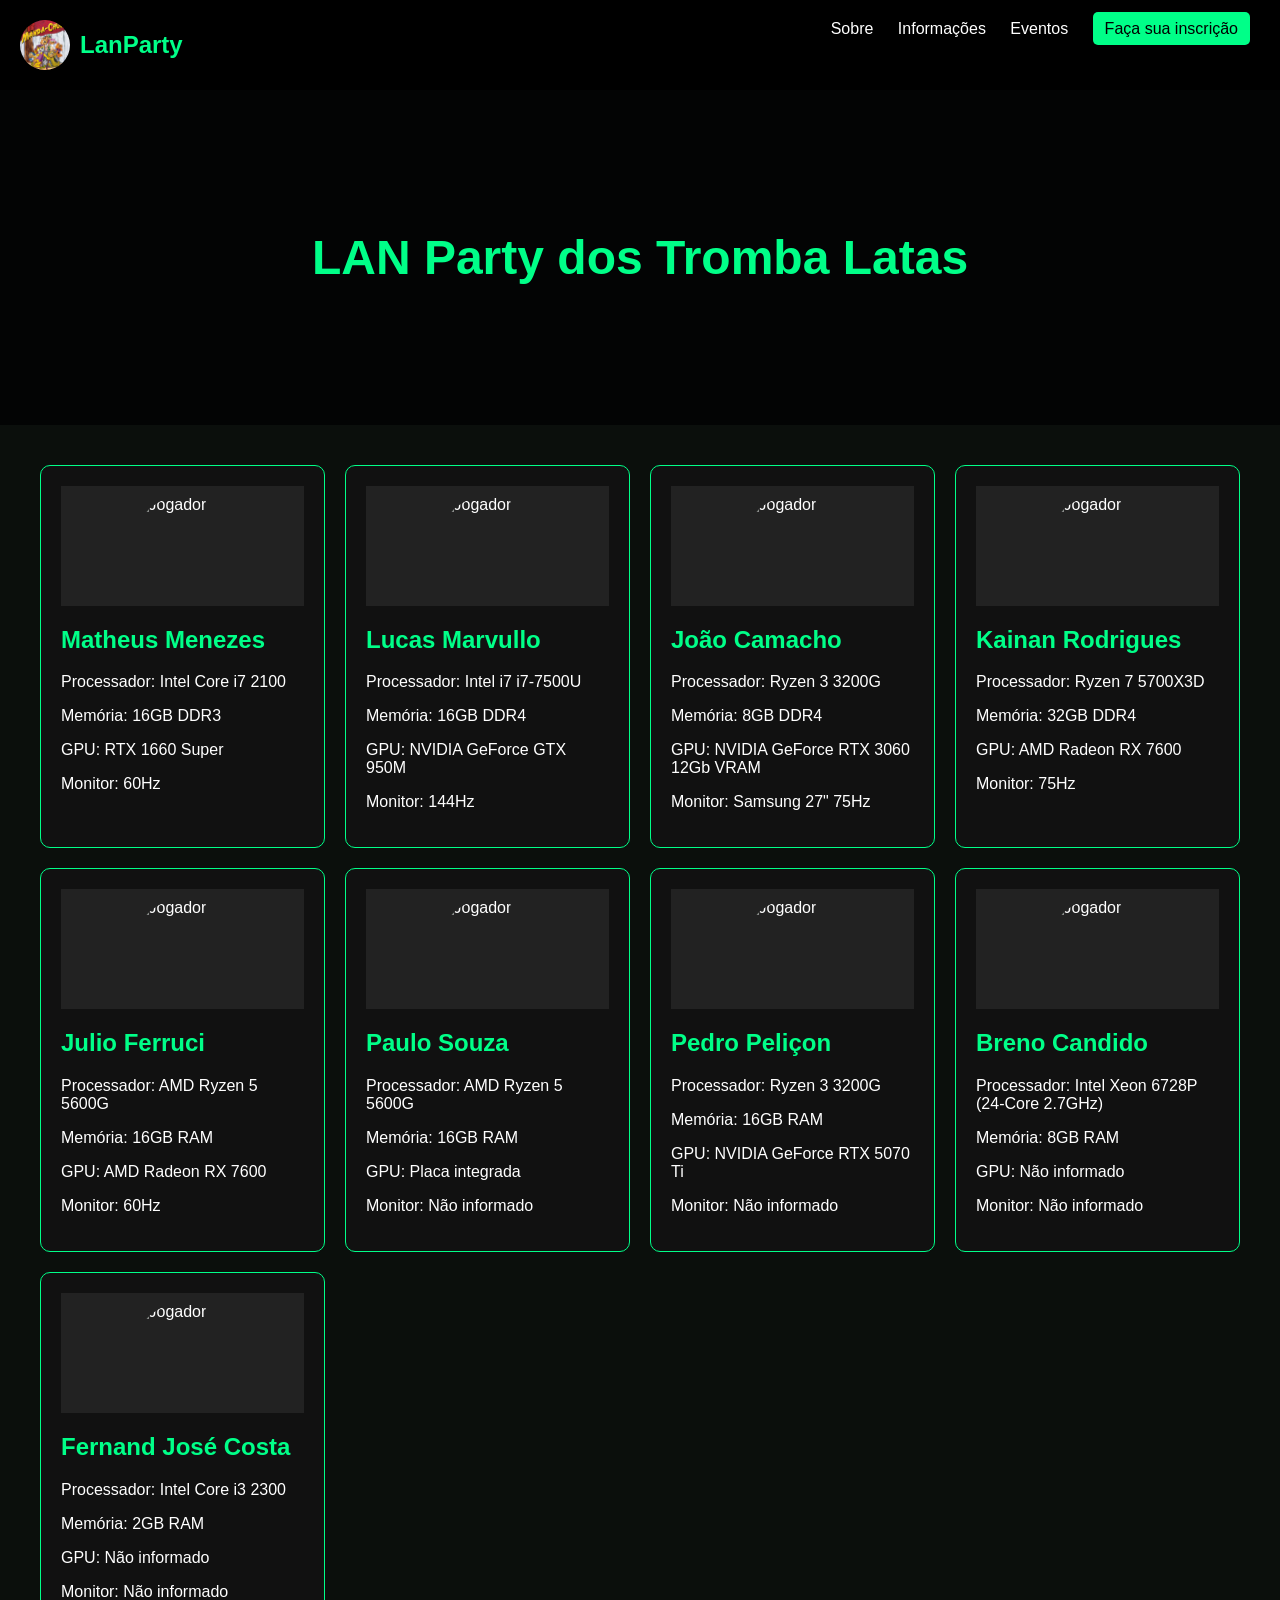
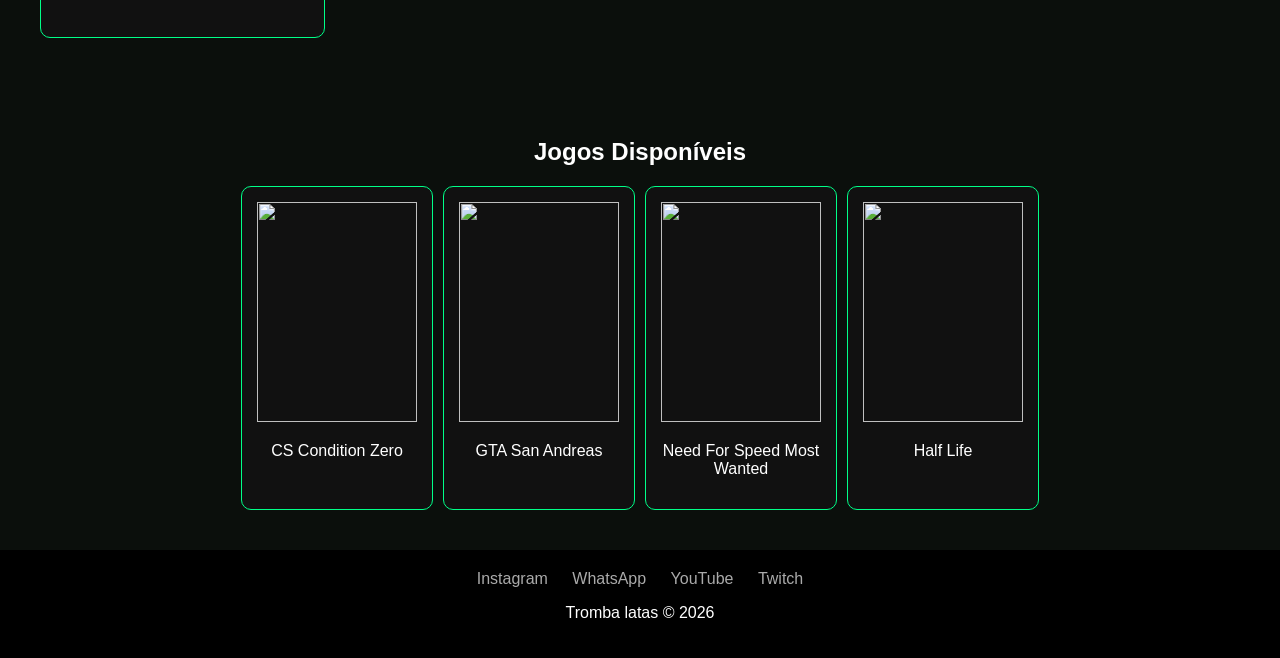
==== index.html @ 779933a0 "V1" ====
<!DOCTYPE html>

<html lang="pt-BR">
<head>
  <meta charset="UTF-8">
  <meta name="viewport" content="width=device-width, initial-scale=1.0">
  <link rel="stylesheet" href="https://cdnjs.cloudflare.com/ajax/libs/font-awesome/6.5.0/css/all.min.css">
  <title>LanParty</title>
  <link rel="stylesheet" href="style.css">
</head>
<body>

<header class="header">
        <div class="logo">
            <img src="assets/logo.jpg" alt="Logo LanParty">
            <span>LanParty</span>
        </div>  
   <nav>
    <a href="#">Sobre</a>
    <a href="#">Informações</a>
    <a href="#">Eventos</a>
    <a href="#" class="btn">Faça sua inscrição</a>
  </nav>
</header>

<section class="hero">
  <h1>LAN Party dos Tromba Latas</h1>
</section>

<section class="players">

    <div class="player" data-name="Matheus Menezes" data-info="Tudo eu tudo eu tudo eu">
        <div class="photo">
            <img src="https://encrypted-tbn0.gstatic.com/images?q=tbn:ANd9GcQ__w7zw0pv2cc6CtHpIVcStPOkiejEwLuHUg&s" alt="Jogador">
        </div>
        <h2>Matheus Menezes</h2>
        <p>Processador: Intel Core i7 2100</p>
        <p>Memória: 16GB DDR3</p>
        <p>GPU: RTX 1660 Super</p>
        <p>Monitor: 60Hz</p>
    </div>

    <div class="player" data-name="Lucas Marvullo" data-info="Chique show">
        <div class="photo">
            <img src="https://encrypted-tbn0.gstatic.com/images?q=tbn:ANd9GcQ__w7zw0pv2cc6CtHpIVcStPOkiejEwLuHUg&s" alt="Jogador">
        </div>    
        <h2>Lucas Marvullo</h2>
        <p>Processador: Intel i7 i7-7500U</p>
        <p>Memória: 16GB DDR4</p>
        <p>GPU: NVIDIA GeForce GTX 950M</p>
        <p>Monitor: 144Hz</p>
    </div>

    <div class="player" data-name="João Camacho" data-info="Viadão">
        <div class="photo">
            <img src="https://encrypted-tbn0.gstatic.com/images?q=tbn:ANd9GcQ__w7zw0pv2cc6CtHpIVcStPOkiejEwLuHUg&s" alt="Jogador">
        </div>
        <h2>João Camacho</h2>
        <p>Processador: Ryzen 3 3200G</p>
        <p>Memória: 8GB DDR4</p>
        <p>GPU: NVIDIA GeForce RTX 3060 12Gb VRAM</p>
        <p>Monitor: Samsung 27" 75Hz</p>
    </div>

    <div class="player" data-name="Kainan Rodrigues" data-info="Mira torta">
        <div class="photo">
            <img src="https://encrypted-tbn0.gstatic.com/images?q=tbn:ANd9GcQ__w7zw0pv2cc6CtHpIVcStPOkiejEwLuHUg&s" alt="Jogador">
        </div>
        <h2>Kainan Rodrigues</h2>
        <p>Processador: Ryzen 7 5700X3D</p>
        <p>Memória: 32GB DDR4</p>
        <p>GPU: AMD Radeon RX 7600</p>
        <p>Monitor: 75Hz</p>
    </div>

    <div class="player" data-name="Julio Ferruci" data-info="rebola pros crias">
        <div class="photo">
            <img src="https://encrypted-tbn0.gstatic.com/images?q=tbn:ANd9GcQ__w7zw0pv2cc6CtHpIVcStPOkiejEwLuHUg&s" alt="Jogador">
        </div>    
        <h2>Julio Ferruci</h2>
        <p>Processador: AMD Ryzen 5 5600G</p>
        <p>Memória: 16GB RAM</p>
        <p>GPU: AMD Radeon RX 7600</p>
        <p>Monitor: 60Hz</p>
    </div>

    <div class="player" data-name="Paulo Souza" data-info="o boi">
        <div class="photo">
            <img src="https://encrypted-tbn0.gstatic.com/images?q=tbn:ANd9GcQ__w7zw0pv2cc6CtHpIVcStPOkiejEwLuHUg&s" alt="Jogador">
        </div>    
        <h2>Paulo Souza</h2>
        <p>Processador: AMD Ryzen 5 5600G</p>
        <p>Memória: 16GB RAM</p>
        <p>GPU: Placa integrada</p>
        <p>Monitor: Não informado</p>
    </div>

    <div class="player" data-name="Pedro Peliçon" data-info="SATURNIO">
        <div class="photo">
            <img src="https://encrypted-tbn0.gstatic.com/images?q=tbn:ANd9GcQ__w7zw0pv2cc6CtHpIVcStPOkiejEwLuHUg&s" alt="Jogador">
        </div>    
        <h2>Pedro Peliçon</h2>
        <p>Processador: Ryzen 3 3200G</p>
        <p>Memória: 16GB RAM</p>
        <p>GPU: NVIDIA GeForce RTX 5070 Ti</p>
        <p>Monitor: Não informado</p>
    </div>

    <div class="player" data-name="Breno Candido" data-info="F1 rapaziada?">
        <div class="photo">
            <img src="https://encrypted-tbn0.gstatic.com/images?q=tbn:ANd9GcQ__w7zw0pv2cc6CtHpIVcStPOkiejEwLuHUg&s" alt="Jogador">
        </div>    
        <h2>Breno Candido</h2>
        <p>Processador: Intel Xeon 6728P (24-Core 2.7GHz)</p>
        <p>Memória: 8GB RAM</p>
        <p>GPU: Não informado</p>
        <p>Monitor: Não informado</p>
    </div>

    <div class="player" data-name="Fernand José Costa" data-info="PROTAGONISTA aura + ego = rego🔥🥵 | aura + protagonismo = autismo😨😨😨😱😱😱💀💀💀☠️☠️">
        <div class="photo">
            <img src="https://encrypted-tbn0.gstatic.com/images?q=tbn:ANd9GcQ__w7zw0pv2cc6CtHpIVcStPOkiejEwLuHUg&s" alt="Jogador">
        </div>    
        <h2>Fernand José Costa</h2>
        <p>Processador: Intel Core i3 2300</p>
        <p>Memória: 2GB RAM</p>
        <p>GPU: Não informado</p>
        <p>Monitor: Não informado</p>
    </div>

</section>

<section class="games">
  <h2>Jogos Disponíveis</h2>
  <div class="game-list">

    <a href="https://github.com/Proton-Bits/LanParty/releases/download/download/Condition.Zero.rar" target="_blank" class="game">
        <img src="https://images.steamusercontent.com/ugc/177163026759059636/861CFB9A4429EF934F1BACFB34AF1249595F7A2E/">
        <div class="overlay">Download</div>
        <p>CS Condition Zero</p>
    </a>

        <a href="SEU_LINK_AQUI" target="_blank" class="game">
        <img src="https://encrypted-tbn0.gstatic.com/images?q=tbn:ANd9GcS3vWcDnlSbmaQAITgTONmt0dWcAxg4LLGQEA&s">
        <div class="overlay">Download</div>
        <p>GTA San Andreas</p>
    </a>

        <a href="SEU_LINK_AQUI" target="_blank" class="game">
        <img src="https://encrypted-tbn0.gstatic.com/images?q=tbn:ANd9GcQz-0uCK_P8Upg-6qFxErPWlKU2PZCyBMVpuw&s">
        <div class="overlay">Download</div>
        <p>Need For Speed Most Wanted</p>
    </a>

        <a href="https://github.com/Proton-Bits/LanParty/releases/download/download/Condition.Zero.rar" target="_blank" class="game">
        <img src="https://encrypted-tbn0.gstatic.com/images?q=tbn:ANd9GcTRzQAjERqtIoGSWRGqsbe4czaywkbJVbRcOQ&s">
        <div class="overlay">Download</div>
        <p>Half Life</p>
    </a>

  </div>
</section>
<footer>
  <div class="footer-social">
    <a href="#">Instagram</a>
    <a href="#">WhatsApp</a>
    <a href="#">YouTube</a>
    <a href="#">Twitch</a>
  </div>
  <p>Tromba latas © <span id="year"></span></p>
</footer>

<script src="script.js"></script>
</body>
</html>
---- style.css ----
/* ===== BASE ===== */
body {
  margin: 0;
  font-family: Arial;
  background: #0b0f0c;
  color: white;
}

/* ===== HEADER ===== */
.header {
  display: flex;
  justify-content: space-between;
  padding: 20px;
  background: black;
}

.logo {
  color: #00ff88;
  font-weight: bold;
  font-size: 24px;
  display: flex;
  align-items: center;
  gap: 10px;
}


.logo img {
  max-width: 50px;
  max-height: 50px;
  width: 50px;
  height: 50px;
  border-radius: 50%;
  object-fit: cover;
}


nav a {
  margin: 0 10px;
  color: white;
  text-decoration: none;
  transition: 0.3s;
}

nav a:hover {
  color: #00ff88;
}

.btn {
  background: #00ff88;
  padding: 8px 12px;
  border-radius: 5px;
  color: black;
  transition: 0.3s;
}

.btn:hover {
  transform: scale(1.1);
  box-shadow: 0 0 10px #00ff88;
}

/* ===== HERO ===== */
.hero {
  position: relative;
  text-align: center;
  padding: 100px 20px;
  background: url("https://images.unsplash.com/photo-1544652478-6653e09f18a2?q=80&w=870&auto=format&fit=crop") center/cover no-repeat;
  display: flex;
  align-items: center;
  justify-content: center;
}

/* camada escura por cima da imagem */
.hero::before {
  content: "";
  position: absolute;
  inset: 0;
  background: rgba(0, 0, 0, 0.7); /* controla a opacidade aqui */
}

/* garante que o texto fique acima da camada escura */
.hero h1 {
  position: relative;
  font-size: 48px;
  color: #00ff88;
  z-index: 1;
}

/* ===== PLAYERS ===== */
.players {
  display: grid;
  grid-template-columns: repeat(auto-fit, minmax(250px, 1fr));
  gap: 20px;
  padding: 40px;
}

.player {
  background: #111;
  padding: 20px;
  border-radius: 10px;
  border: 1px solid #00ff88;
  transition: 0.3s;
}

.player:hover {
  transform: translateY(-10px) scale(1.03);
  box-shadow: 0 0 15px #00ff88;
}

.player h2 {
  color: #00ff88;
}

.photo {
  height: 120px;
  background: #222;
  margin-bottom: 10px;
  display: flex;
  align-items: center;
  justify-content: center;
}

.photo img {
    width: 100px;
    height: 100px;
    border-radius: 50%;
    object-fit: cover;
}

.social {
  margin-top: 10px;
}

.social a {
  margin-right: 10px;
  font-size: 14px;
  color: #aaa;
  text-decoration: none;
  transition: 0.3s;
}

.social a:hover {
  color: #00ff88;
}

/* ===== GAMES ===== */
.games {
  padding: 40px;
  text-align: center;
}

.game-list {
  display: flex;
  flex-wrap: wrap;
  justify-content: center;
  gap: 10px;
}

.game {
  background: #111;
  padding: 15px;
  border: 1px solid #00ff88;
  border-radius: 8px;
  transition: 0.3s;
}

.game:hover {
  transform: scale(1.1);
  box-shadow: 0 0 10px #00ff88;
}

/* ===== FOOTER ===== */
footer {
  text-align: center;
  padding: 20px;
  background: black;
}

.footer-social {
  margin-bottom: 10px;
}

.footer-social a {
  margin: 0 10px;
  color: #aaa;
  text-decoration: none;
  transition: 0.3s;
}

.footer-social a:hover {
  color: #00ff88;
}
/* ===== GAME CARDS AVANÇADOS ===== */
.game {
  position: relative;
  width: 160px;
  overflow: hidden;
  border-radius: 10px;
  border: 1px solid #00ff88;
  transition: 0.3s;
  text-decoration: none;
  color: white;
  display: block;



}

.game {
}


.game img {
  width: 100%;
  height: 220px;
  object-fit: cover;
  transition: 0.4s;
}

/* zoom na imagem */
.game:hover img {
  transform: scale(1.1);
}

/* overlay escuro */
.overlay {
  position: absolute;
  inset: 0;
  background: rgba(0,0,0,0.7);
  display: flex;
  align-items: center;
  justify-content: center;
  color: #00ff88;
  font-weight: bold;
  letter-spacing: 2px;
  opacity: 0;
  transition: 0.3s;
}

/* aparece no hover */
.game:hover .overlay {
  opacity: 1;
}

/* glow */
.game:hover {
  box-shadow: 0 0 15px #00ff88;
}
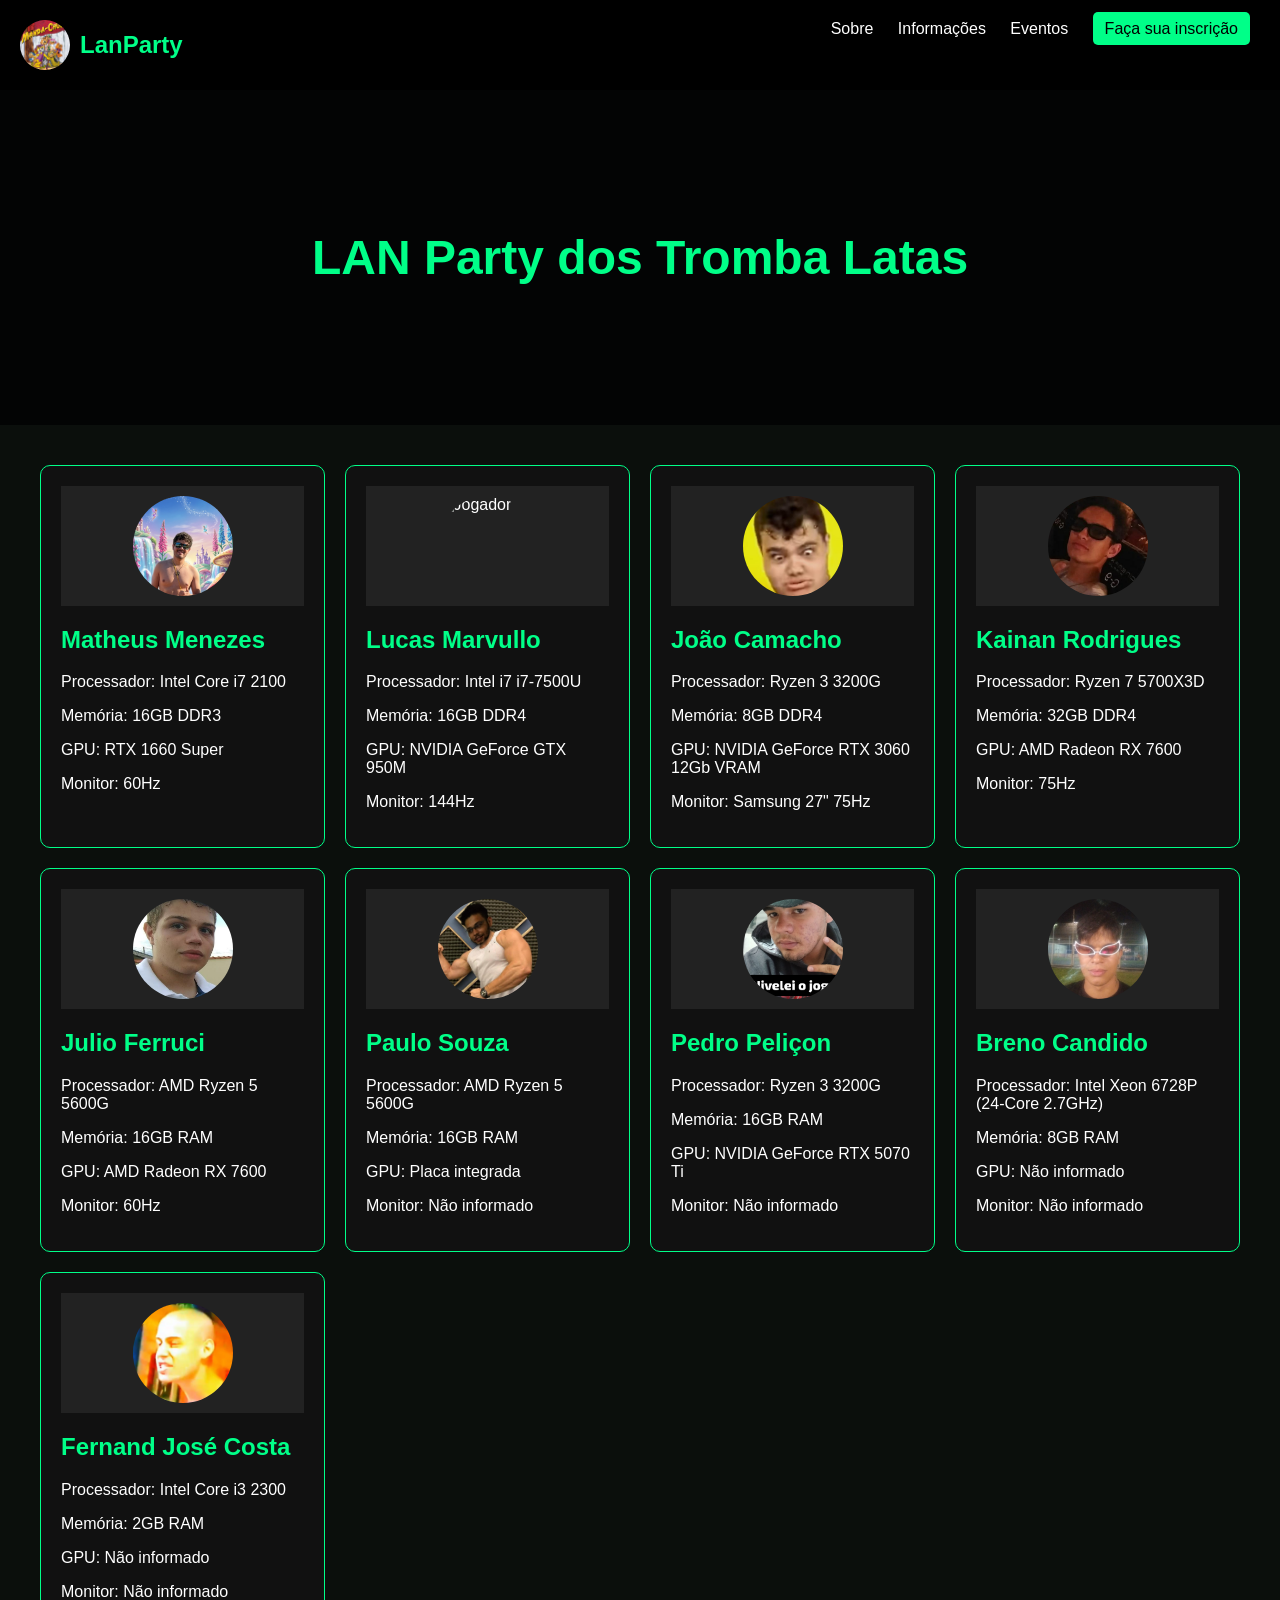
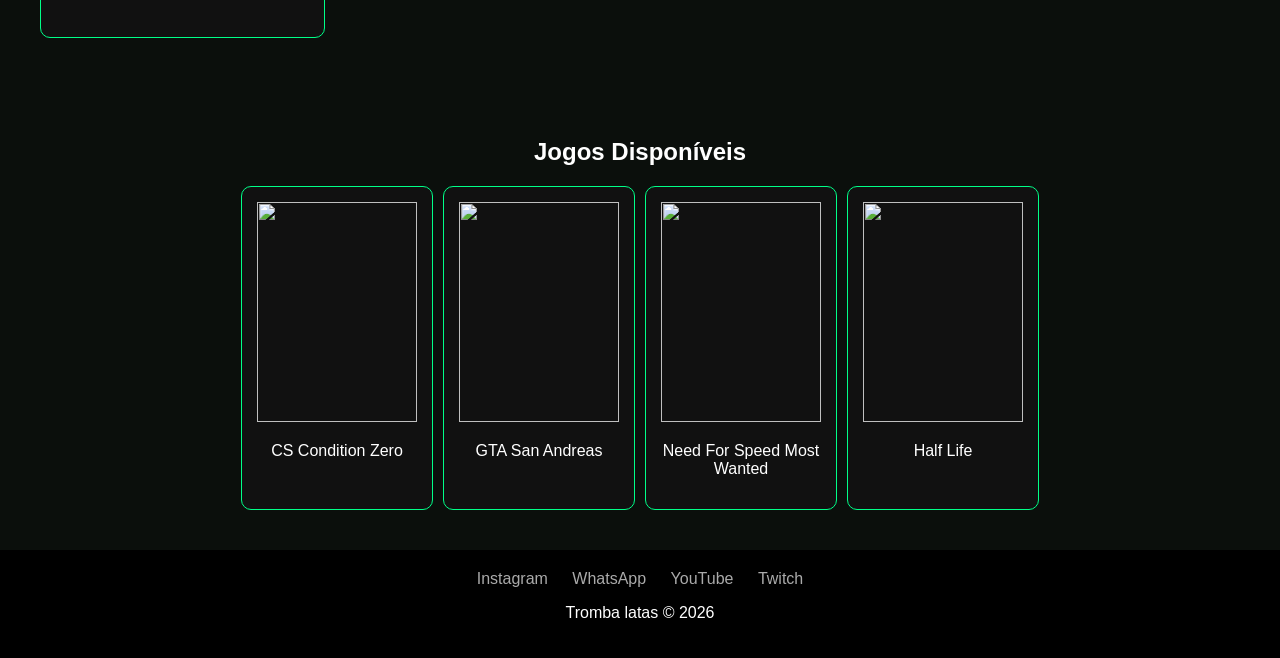
==== commit 78e8f40c: "dados" ====
--- a/index.html
+++ b/index.html
@@ -31,7 +31,7 @@
 
     <div class="player" data-name="Matheus Menezes" data-info="Tudo eu tudo eu tudo eu">
         <div class="photo">
-            <img src="https://encrypted-tbn0.gstatic.com/images?q=tbn:ANd9GcQ__w7zw0pv2cc6CtHpIVcStPOkiejEwLuHUg&s" alt="Jogador">
+            <img src="assets/players/matheus.png" alt="Jogador">
         </div>
         <h2>Matheus Menezes</h2>
         <p>Processador: Intel Core i7 2100</p>
@@ -51,9 +51,9 @@
         <p>Monitor: 144Hz</p>
     </div>
 
-    <div class="player" data-name="João Camacho" data-info="Viadão">
+    <div class="player" data-name="João Camacho" data-info="O mais bonito e esperto">
         <div class="photo">
-            <img src="https://encrypted-tbn0.gstatic.com/images?q=tbn:ANd9GcQ__w7zw0pv2cc6CtHpIVcStPOkiejEwLuHUg&s" alt="Jogador">
+            <img src="assets/players/Joao.jpg (2).jpeg" alt="Jogador">
         </div>
         <h2>João Camacho</h2>
         <p>Processador: Ryzen 3 3200G</p>
@@ -64,7 +64,7 @@
 
     <div class="player" data-name="Kainan Rodrigues" data-info="Mira torta">
         <div class="photo">
-            <img src="https://encrypted-tbn0.gstatic.com/images?q=tbn:ANd9GcQ__w7zw0pv2cc6CtHpIVcStPOkiejEwLuHUg&s" alt="Jogador">
+            <img src="assets/players/kainan.jpg.jpeg" alt="Jogador">
         </div>
         <h2>Kainan Rodrigues</h2>
         <p>Processador: Ryzen 7 5700X3D</p>
@@ -75,7 +75,7 @@
 
     <div class="player" data-name="Julio Ferruci" data-info="rebola pros crias">
         <div class="photo">
-            <img src="https://encrypted-tbn0.gstatic.com/images?q=tbn:ANd9GcQ__w7zw0pv2cc6CtHpIVcStPOkiejEwLuHUg&s" alt="Jogador">
+            <img src="assets/players/julio.jpg.jpeg" alt="Jogador">
         </div>    
         <h2>Julio Ferruci</h2>
         <p>Processador: AMD Ryzen 5 5600G</p>
@@ -86,7 +86,7 @@
 
     <div class="player" data-name="Paulo Souza" data-info="o boi">
         <div class="photo">
-            <img src="https://encrypted-tbn0.gstatic.com/images?q=tbn:ANd9GcQ__w7zw0pv2cc6CtHpIVcStPOkiejEwLuHUg&s" alt="Jogador">
+            <img src="assets/players/paulo.jpg.jpeg" alt="Jogador">
         </div>    
         <h2>Paulo Souza</h2>
         <p>Processador: AMD Ryzen 5 5600G</p>
@@ -97,7 +97,7 @@
 
     <div class="player" data-name="Pedro Peliçon" data-info="SATURNIO">
         <div class="photo">
-            <img src="https://encrypted-tbn0.gstatic.com/images?q=tbn:ANd9GcQ__w7zw0pv2cc6CtHpIVcStPOkiejEwLuHUg&s" alt="Jogador">
+            <img src="assets/players/pedro.jpg.jpeg" alt="Jogador">
         </div>    
         <h2>Pedro Peliçon</h2>
         <p>Processador: Ryzen 3 3200G</p>
@@ -108,7 +108,7 @@
 
     <div class="player" data-name="Breno Candido" data-info="F1 rapaziada?">
         <div class="photo">
-            <img src="https://encrypted-tbn0.gstatic.com/images?q=tbn:ANd9GcQ__w7zw0pv2cc6CtHpIVcStPOkiejEwLuHUg&s" alt="Jogador">
+            <img src="assets/players/breno.jpg.jpeg" alt="Jogador">
         </div>    
         <h2>Breno Candido</h2>
         <p>Processador: Intel Xeon 6728P (24-Core 2.7GHz)</p>
@@ -119,7 +119,7 @@
 
     <div class="player" data-name="Fernand José Costa" data-info="PROTAGONISTA aura + ego = rego🔥🥵 | aura + protagonismo = autismo😨😨😨😱😱😱💀💀💀☠️☠️">
         <div class="photo">
-            <img src="https://encrypted-tbn0.gstatic.com/images?q=tbn:ANd9GcQ__w7zw0pv2cc6CtHpIVcStPOkiejEwLuHUg&s" alt="Jogador">
+            <img src="assets/players/fernando.jpg.jpeg" alt="Jogador">
         </div>    
         <h2>Fernand José Costa</h2>
         <p>Processador: Intel Core i3 2300</p>
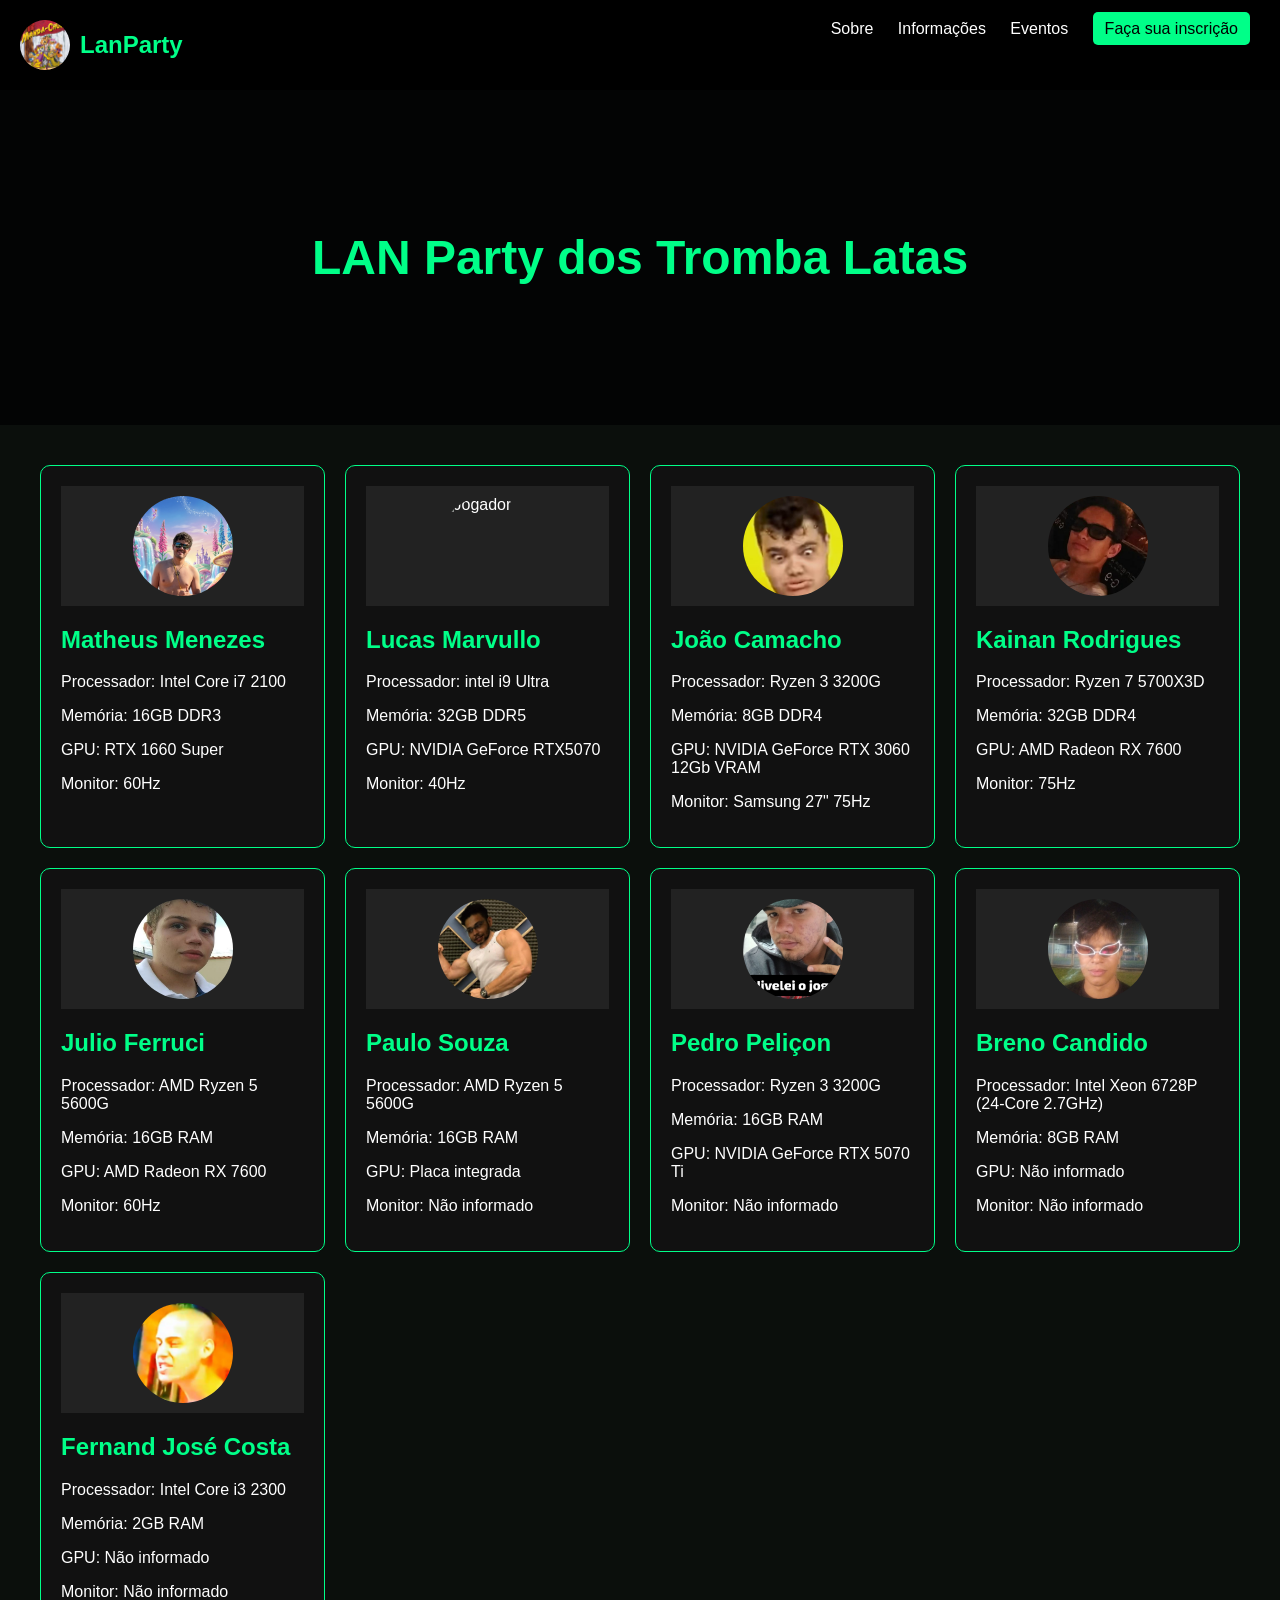
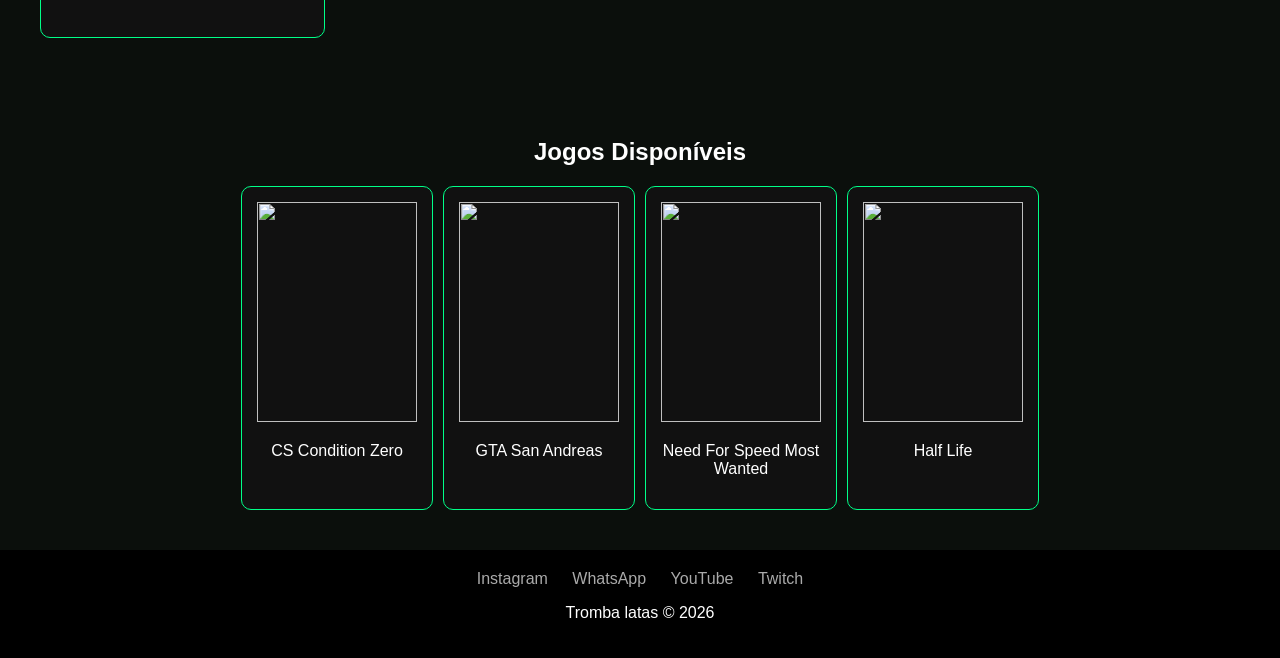
==== commit 116d5714: "Update index.html" ====
--- a/index.html
+++ b/index.html
@@ -45,10 +45,10 @@
             <img src="https://encrypted-tbn0.gstatic.com/images?q=tbn:ANd9GcQ__w7zw0pv2cc6CtHpIVcStPOkiejEwLuHUg&s" alt="Jogador">
         </div>    
         <h2>Lucas Marvullo</h2>
-        <p>Processador: Intel i7 i7-7500U</p>
-        <p>Memória: 16GB DDR4</p>
-        <p>GPU: NVIDIA GeForce GTX 950M</p>
-        <p>Monitor: 144Hz</p>
+        <p>Processador: intel i9 Ultra </p>
+        <p>Memória: 32GB DDR5</p>
+        <p>GPU: NVIDIA GeForce RTX5070</p>
+        <p>Monitor: 40Hz</p>
     </div>
 
     <div class="player" data-name="João Camacho" data-info="O mais bonito e esperto">
@@ -172,4 +172,4 @@
 
 <script src="script.js"></script>
 </body>
-</html>+</html>
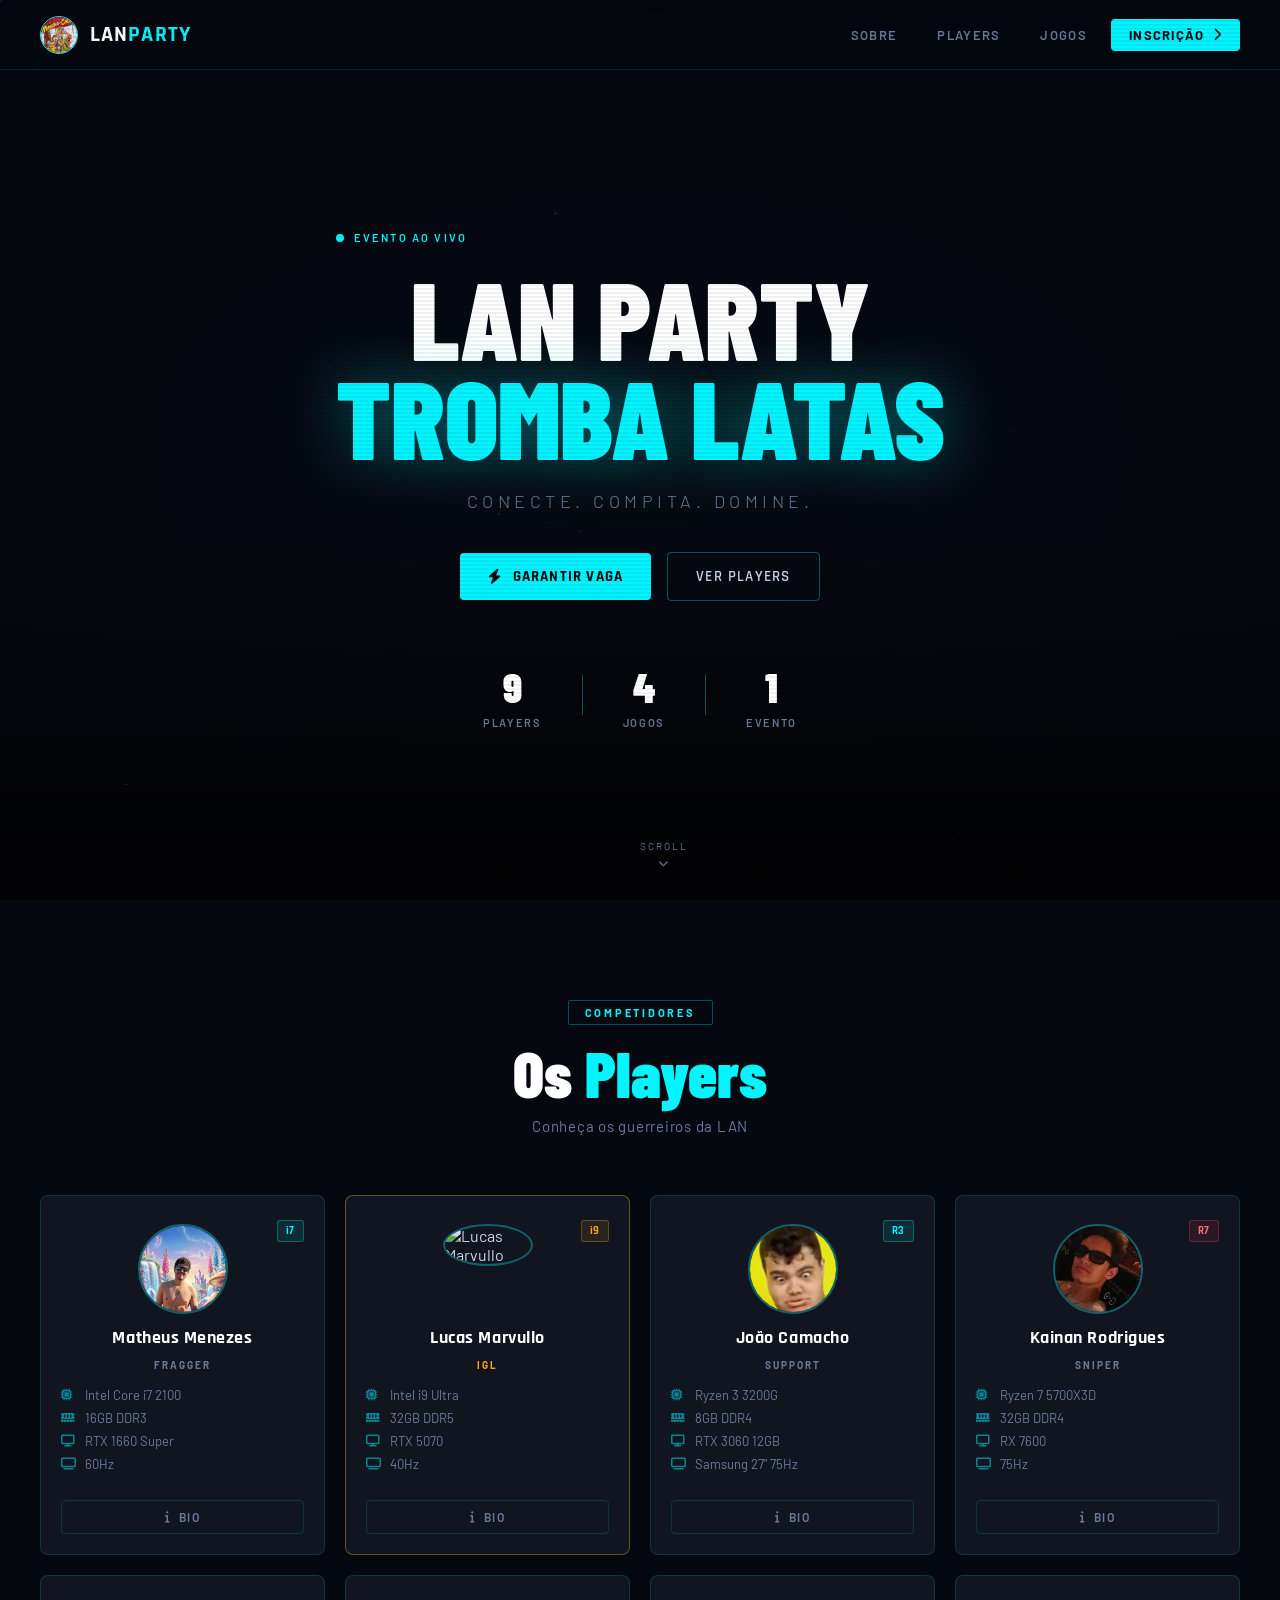
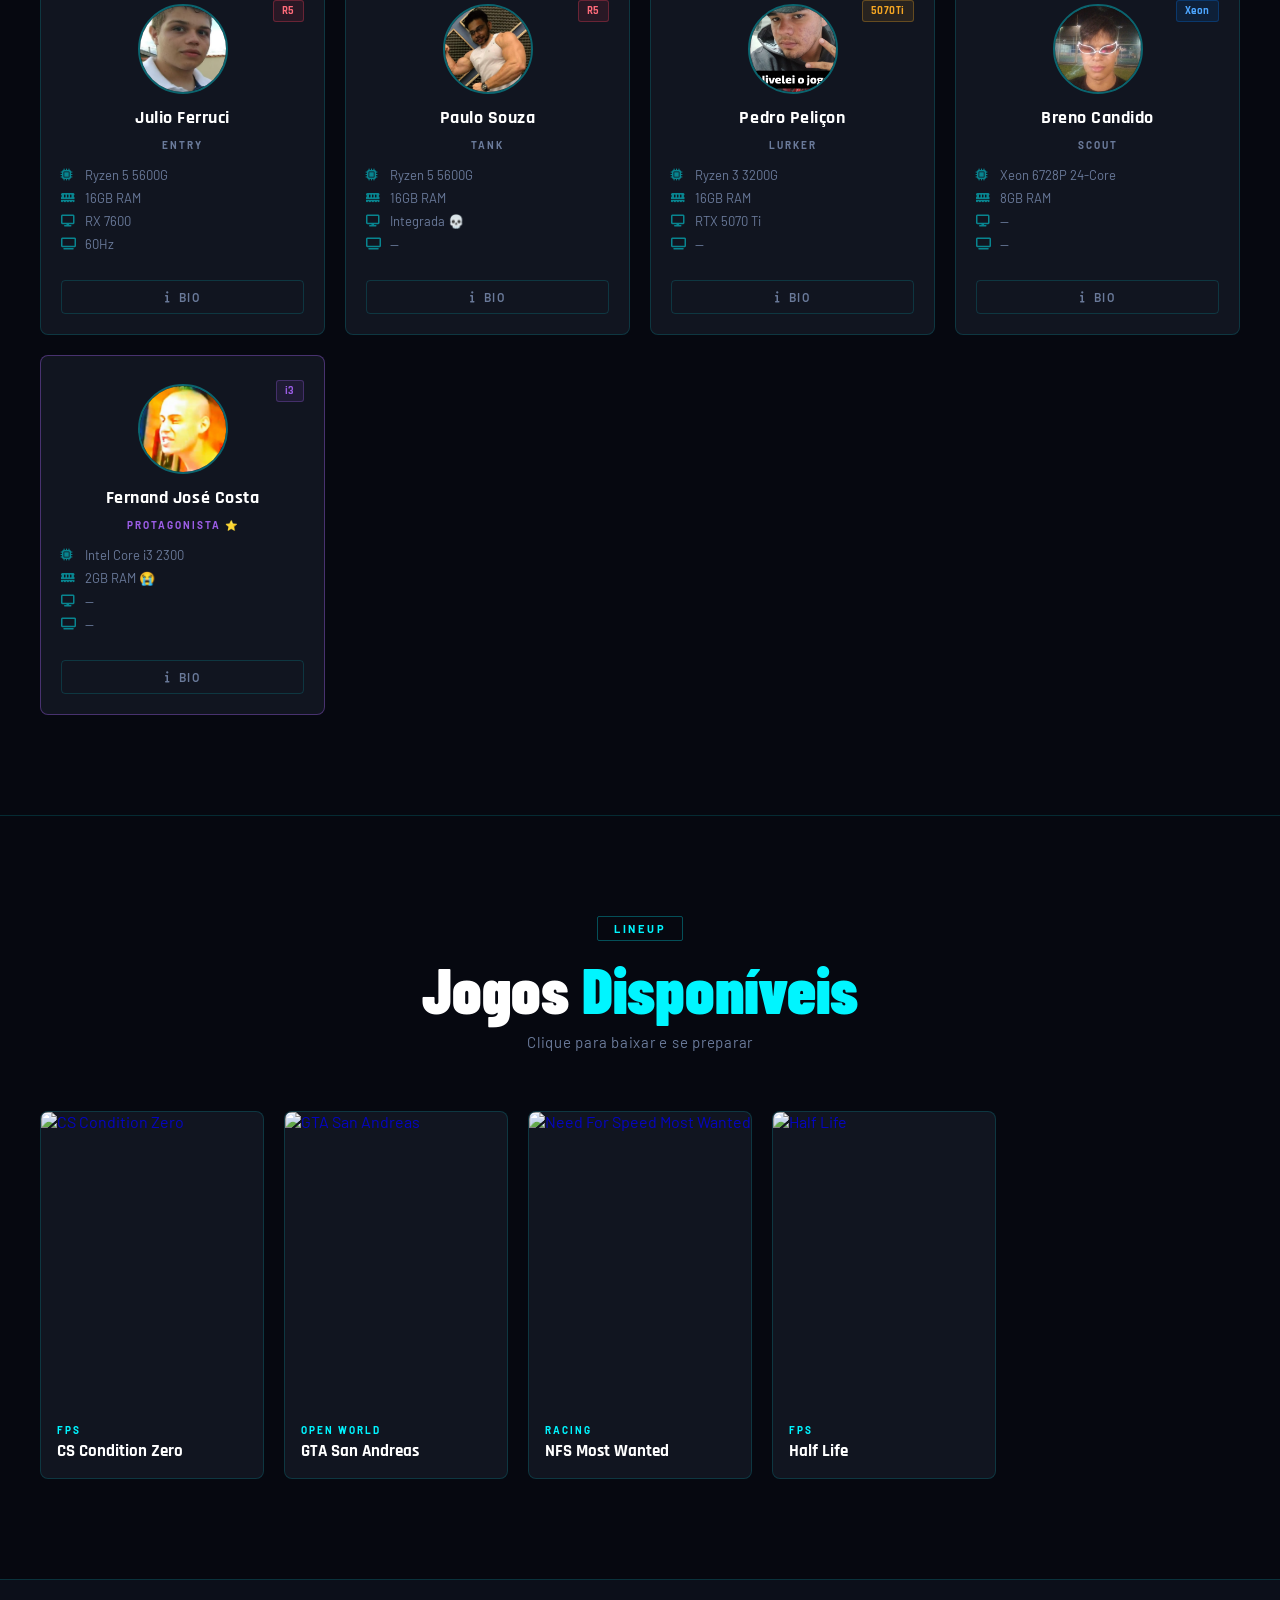
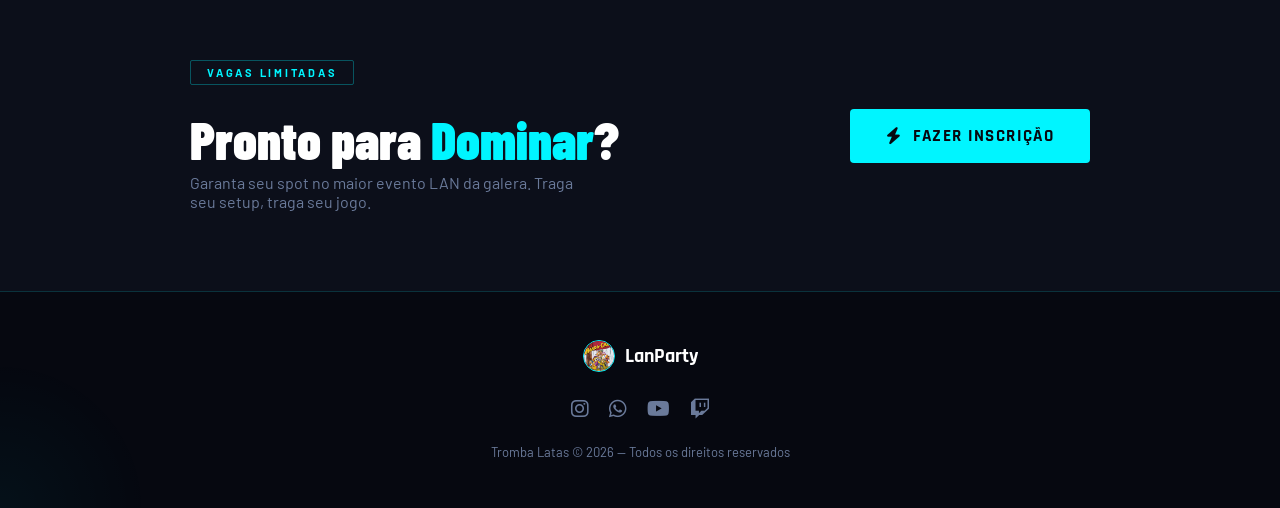
==== commit 89173975: "nova_versao" ====
--- a/index.html
+++ b/index.html
@@ -1,174 +1,452 @@
 <!DOCTYPE html>
-
 <html lang="pt-BR">
 <head>
   <meta charset="UTF-8">
   <meta name="viewport" content="width=device-width, initial-scale=1.0">
+  <title>LanParty – Tromba Latas</title>
+  <link rel="preconnect" href="https://fonts.googleapis.com">
+  <link href="https://fonts.googleapis.com/css2?family=Rajdhani:wght@400;600;700&family=Barlow:wght@300;400;600&family=Barlow+Condensed:wght@700;900&display=swap" rel="stylesheet">
   <link rel="stylesheet" href="https://cdnjs.cloudflare.com/ajax/libs/font-awesome/6.5.0/css/all.min.css">
-  <title>LanParty</title>
   <link rel="stylesheet" href="style.css">
 </head>
 <body>
 
-<header class="header">
-        <div class="logo">
-            <img src="assets/logo.jpg" alt="Logo LanParty">
-            <span>LanParty</span>
-        </div>  
-   <nav>
-    <a href="#">Sobre</a>
-    <a href="#">Informações</a>
-    <a href="#">Eventos</a>
-    <a href="#" class="btn">Faça sua inscrição</a>
+<!-- SCANLINES overlay -->
+<div class="scanlines" aria-hidden="true"></div>
+
+<!-- PARTICLE CANVAS -->
+<canvas id="particles" aria-hidden="true"></canvas>
+
+<!-- HEADER -->
+<header class="header" id="header">
+  <div class="logo">
+    <img src="assets/logo.jpg" alt="Logo LanParty">
+    <span>Lan<span class="accent">Party</span></span>
+  </div>
+  <nav>
+    <a href="#sobre">Sobre</a>
+    <a href="#players">Players</a>
+    <a href="#jogos">Jogos</a>
+    <a href="#inscricao" class="btn-nav">
+      <span>Inscrição</span>
+      <i class="fa-solid fa-chevron-right"></i>
+    </a>
   </nav>
+  <button class="menu-toggle" aria-label="Menu" id="menuToggle">
+    <span></span><span></span><span></span>
+  </button>
 </header>
 
-<section class="hero">
-  <h1>LAN Party dos Tromba Latas</h1>
+<!-- MOBILE NAV -->
+<div class="mobile-nav" id="mobileNav">
+  <a href="#sobre">Sobre</a>
+  <a href="#players">Players</a>
+  <a href="#jogos">Jogos</a>
+  <a href="#inscricao">Inscrição</a>
+</div>
+
+<!-- HERO -->
+<section class="hero" id="sobre">
+  <div class="hero-bg"></div>
+  <div class="hero-content">
+    <div class="hero-eyebrow">
+      <span class="dot"></span>
+      <span>Evento Ao Vivo</span>
+    </div>
+    <h1 class="hero-title">
+      <span class="line1">LAN PARTY</span>
+      <span class="line2">TROMBA LATAS</span>
+    </h1>
+    <p class="hero-sub">Conecte. Compita. Domine.</p>
+    <div class="hero-cta">
+      <a href="#inscricao" class="btn-primary">
+        <i class="fa-solid fa-bolt"></i>
+        Garantir Vaga
+      </a>
+      <a href="#players" class="btn-ghost">Ver Players</a>
+    </div>
+  </div>
+  <div class="hero-stats">
+    <div class="stat">
+      <span class="stat-num" data-target="9">0</span>
+      <span class="stat-label">Players</span>
+    </div>
+    <div class="stat-sep"></div>
+    <div class="stat">
+      <span class="stat-num" data-target="4">0</span>
+      <span class="stat-label">Jogos</span>
+    </div>
+    <div class="stat-sep"></div>
+    <div class="stat">
+      <span class="stat-num" data-target="1">0</span>
+      <span class="stat-label">Evento</span>
+    </div>
+  </div>
+  <div class="scroll-hint" aria-hidden="true">
+    <span>scroll</span>
+    <i class="fa-solid fa-chevron-down"></i>
+  </div>
 </section>
 
-<section class="players">
-
-    <div class="player" data-name="Matheus Menezes" data-info="Tudo eu tudo eu tudo eu">
-        <div class="photo">
-            <img src="assets/players/matheus.png" alt="Jogador">
-        </div>
-        <h2>Matheus Menezes</h2>
-        <p>Processador: Intel Core i7 2100</p>
-        <p>Memória: 16GB DDR3</p>
-        <p>GPU: RTX 1660 Super</p>
-        <p>Monitor: 60Hz</p>
-    </div>
-
-    <div class="player" data-name="Lucas Marvullo" data-info="Chique show">
-        <div class="photo">
-            <img src="https://encrypted-tbn0.gstatic.com/images?q=tbn:ANd9GcQ__w7zw0pv2cc6CtHpIVcStPOkiejEwLuHUg&s" alt="Jogador">
-        </div>    
-        <h2>Lucas Marvullo</h2>
-        <p>Processador: intel i9 Ultra </p>
-        <p>Memória: 32GB DDR5</p>
-        <p>GPU: NVIDIA GeForce RTX5070</p>
-        <p>Monitor: 40Hz</p>
-    </div>
-
-    <div class="player" data-name="João Camacho" data-info="O mais bonito e esperto">
-        <div class="photo">
-            <img src="assets/players/Joao.jpg (2).jpeg" alt="Jogador">
-        </div>
-        <h2>João Camacho</h2>
-        <p>Processador: Ryzen 3 3200G</p>
-        <p>Memória: 8GB DDR4</p>
-        <p>GPU: NVIDIA GeForce RTX 3060 12Gb VRAM</p>
-        <p>Monitor: Samsung 27" 75Hz</p>
-    </div>
-
-    <div class="player" data-name="Kainan Rodrigues" data-info="Mira torta">
-        <div class="photo">
-            <img src="assets/players/kainan.jpg.jpeg" alt="Jogador">
-        </div>
-        <h2>Kainan Rodrigues</h2>
-        <p>Processador: Ryzen 7 5700X3D</p>
-        <p>Memória: 32GB DDR4</p>
-        <p>GPU: AMD Radeon RX 7600</p>
-        <p>Monitor: 75Hz</p>
-    </div>
-
-    <div class="player" data-name="Julio Ferruci" data-info="rebola pros crias">
-        <div class="photo">
-            <img src="assets/players/julio.jpg.jpeg" alt="Jogador">
-        </div>    
-        <h2>Julio Ferruci</h2>
-        <p>Processador: AMD Ryzen 5 5600G</p>
-        <p>Memória: 16GB RAM</p>
-        <p>GPU: AMD Radeon RX 7600</p>
-        <p>Monitor: 60Hz</p>
-    </div>
-
-    <div class="player" data-name="Paulo Souza" data-info="o boi">
-        <div class="photo">
-            <img src="assets/players/paulo.jpg.jpeg" alt="Jogador">
-        </div>    
-        <h2>Paulo Souza</h2>
-        <p>Processador: AMD Ryzen 5 5600G</p>
-        <p>Memória: 16GB RAM</p>
-        <p>GPU: Placa integrada</p>
-        <p>Monitor: Não informado</p>
-    </div>
-
-    <div class="player" data-name="Pedro Peliçon" data-info="SATURNIO">
-        <div class="photo">
-            <img src="assets/players/pedro.jpg.jpeg" alt="Jogador">
-        </div>    
-        <h2>Pedro Peliçon</h2>
-        <p>Processador: Ryzen 3 3200G</p>
-        <p>Memória: 16GB RAM</p>
-        <p>GPU: NVIDIA GeForce RTX 5070 Ti</p>
-        <p>Monitor: Não informado</p>
-    </div>
-
-    <div class="player" data-name="Breno Candido" data-info="F1 rapaziada?">
-        <div class="photo">
-            <img src="assets/players/breno.jpg.jpeg" alt="Jogador">
-        </div>    
-        <h2>Breno Candido</h2>
-        <p>Processador: Intel Xeon 6728P (24-Core 2.7GHz)</p>
-        <p>Memória: 8GB RAM</p>
-        <p>GPU: Não informado</p>
-        <p>Monitor: Não informado</p>
-    </div>
-
-    <div class="player" data-name="Fernand José Costa" data-info="PROTAGONISTA aura + ego = rego🔥🥵 | aura + protagonismo = autismo😨😨😨😱😱😱💀💀💀☠️☠️">
-        <div class="photo">
-            <img src="assets/players/fernando.jpg.jpeg" alt="Jogador">
-        </div>    
-        <h2>Fernand José Costa</h2>
-        <p>Processador: Intel Core i3 2300</p>
-        <p>Memória: 2GB RAM</p>
-        <p>GPU: Não informado</p>
-        <p>Monitor: Não informado</p>
-    </div>
-
+<!-- PLAYERS -->
+<section class="section players-section" id="players">
+  <div class="section-header">
+    <span class="section-tag">Competidores</span>
+    <h2 class="section-title">Os <span class="accent">Players</span></h2>
+    <p class="section-sub">Conheça os guerreiros da LAN</p>
+  </div>
+
+  <div class="players-grid">
+
+    <div class="player-card" data-name="Matheus Menezes" data-info="Tudo eu tudo eu tudo eu" data-role="Fragger">
+      <div class="card-glow"></div>
+      <div class="card-header">
+        <div class="player-photo">
+          <img src="assets/players/matheus.png" alt="Matheus Menezes">
+          <div class="photo-ring"></div>
+        </div>
+        <div class="player-badge">i7</div>
+      </div>
+      <div class="card-body">
+        <h3>Matheus Menezes</h3>
+        <span class="player-role">Fragger</span>
+        <ul class="specs">
+          <li><i class="fa-solid fa-microchip"></i> Intel Core i7 2100</li>
+          <li><i class="fa-solid fa-memory"></i> 16GB DDR3</li>
+          <li><i class="fa-solid fa-display"></i> RTX 1660 Super</li>
+          <li><i class="fa-solid fa-tv"></i> 60Hz</li>
+        </ul>
+      </div>
+      <div class="card-footer">
+        <button class="card-info-btn" data-name="Matheus Menezes" data-info="Tudo eu tudo eu tudo eu">
+          <i class="fa-solid fa-info"></i> Bio
+        </button>
+      </div>
+    </div>
+
+    <div class="player-card featured" data-name="Lucas Marvullo" data-info="Chique show" data-role="IGL">
+      <div class="card-glow"></div>
+      <div class="card-header">
+        <div class="player-photo">
+          <img src="https://encrypted-tbn0.gstatic.com/images?q=tbn:ANd9GcQ__w7zw0pv2cc6CtHpIVcStPOkiejEwLuHUg&s" alt="Lucas Marvullo">
+          <div class="photo-ring"></div>
+        </div>
+        <div class="player-badge gold">i9</div>
+      </div>
+      <div class="card-body">
+        <h3>Lucas Marvullo</h3>
+        <span class="player-role gold-role">IGL</span>
+        <ul class="specs">
+          <li><i class="fa-solid fa-microchip"></i> Intel i9 Ultra</li>
+          <li><i class="fa-solid fa-memory"></i> 32GB DDR5</li>
+          <li><i class="fa-solid fa-display"></i> RTX 5070</li>
+          <li><i class="fa-solid fa-tv"></i> 40Hz</li>
+        </ul>
+      </div>
+      <div class="card-footer">
+        <button class="card-info-btn" data-name="Lucas Marvullo" data-info="Chique show">
+          <i class="fa-solid fa-info"></i> Bio
+        </button>
+      </div>
+    </div>
+
+    <div class="player-card" data-name="João Camacho" data-info="O mais bonito e esperto" data-role="Support">
+      <div class="card-glow"></div>
+      <div class="card-header">
+        <div class="player-photo">
+          <img src="assets/players/Joao.jpg (2).jpeg" alt="João Camacho">
+          <div class="photo-ring"></div>
+        </div>
+        <div class="player-badge">R3</div>
+      </div>
+      <div class="card-body">
+        <h3>João Camacho</h3>
+        <span class="player-role">Support</span>
+        <ul class="specs">
+          <li><i class="fa-solid fa-microchip"></i> Ryzen 3 3200G</li>
+          <li><i class="fa-solid fa-memory"></i> 8GB DDR4</li>
+          <li><i class="fa-solid fa-display"></i> RTX 3060 12GB</li>
+          <li><i class="fa-solid fa-tv"></i> Samsung 27" 75Hz</li>
+        </ul>
+      </div>
+      <div class="card-footer">
+        <button class="card-info-btn" data-name="João Camacho" data-info="O mais bonito e esperto">
+          <i class="fa-solid fa-info"></i> Bio
+        </button>
+      </div>
+    </div>
+
+    <div class="player-card" data-name="Kainan Rodrigues" data-info="Mira torta" data-role="Sniper">
+      <div class="card-glow"></div>
+      <div class="card-header">
+        <div class="player-photo">
+          <img src="assets/players/kainan.jpg.jpeg" alt="Kainan Rodrigues">
+          <div class="photo-ring"></div>
+        </div>
+        <div class="player-badge amd">R7</div>
+      </div>
+      <div class="card-body">
+        <h3>Kainan Rodrigues</h3>
+        <span class="player-role">Sniper</span>
+        <ul class="specs">
+          <li><i class="fa-solid fa-microchip"></i> Ryzen 7 5700X3D</li>
+          <li><i class="fa-solid fa-memory"></i> 32GB DDR4</li>
+          <li><i class="fa-solid fa-display"></i> RX 7600</li>
+          <li><i class="fa-solid fa-tv"></i> 75Hz</li>
+        </ul>
+      </div>
+      <div class="card-footer">
+        <button class="card-info-btn" data-name="Kainan Rodrigues" data-info="Mira torta">
+          <i class="fa-solid fa-info"></i> Bio
+        </button>
+      </div>
+    </div>
+
+    <div class="player-card" data-name="Julio Ferruci" data-info="rebola pros crias" data-role="Entry">
+      <div class="card-glow"></div>
+      <div class="card-header">
+        <div class="player-photo">
+          <img src="assets/players/julio.jpg.jpeg" alt="Julio Ferruci">
+          <div class="photo-ring"></div>
+        </div>
+        <div class="player-badge amd">R5</div>
+      </div>
+      <div class="card-body">
+        <h3>Julio Ferruci</h3>
+        <span class="player-role">Entry</span>
+        <ul class="specs">
+          <li><i class="fa-solid fa-microchip"></i> Ryzen 5 5600G</li>
+          <li><i class="fa-solid fa-memory"></i> 16GB RAM</li>
+          <li><i class="fa-solid fa-display"></i> RX 7600</li>
+          <li><i class="fa-solid fa-tv"></i> 60Hz</li>
+        </ul>
+      </div>
+      <div class="card-footer">
+        <button class="card-info-btn" data-name="Julio Ferruci" data-info="rebola pros crias">
+          <i class="fa-solid fa-info"></i> Bio
+        </button>
+      </div>
+    </div>
+
+    <div class="player-card" data-name="Paulo Souza" data-info="o boi" data-role="Tank">
+      <div class="card-glow"></div>
+      <div class="card-header">
+        <div class="player-photo">
+          <img src="assets/players/paulo.jpg.jpeg" alt="Paulo Souza">
+          <div class="photo-ring"></div>
+        </div>
+        <div class="player-badge amd">R5</div>
+      </div>
+      <div class="card-body">
+        <h3>Paulo Souza</h3>
+        <span class="player-role">Tank</span>
+        <ul class="specs">
+          <li><i class="fa-solid fa-microchip"></i> Ryzen 5 5600G</li>
+          <li><i class="fa-solid fa-memory"></i> 16GB RAM</li>
+          <li><i class="fa-solid fa-display"></i> Integrada 💀</li>
+          <li><i class="fa-solid fa-tv"></i> —</li>
+        </ul>
+      </div>
+      <div class="card-footer">
+        <button class="card-info-btn" data-name="Paulo Souza" data-info="o boi">
+          <i class="fa-solid fa-info"></i> Bio
+        </button>
+      </div>
+    </div>
+
+    <div class="player-card" data-name="Pedro Peliçon" data-info="SATURNIO" data-role="Lurker">
+      <div class="card-glow"></div>
+      <div class="card-header">
+        <div class="player-photo">
+          <img src="assets/players/pedro.jpg.jpeg" alt="Pedro Peliçon">
+          <div class="photo-ring"></div>
+        </div>
+        <div class="player-badge gold">5070Ti</div>
+      </div>
+      <div class="card-body">
+        <h3>Pedro Peliçon</h3>
+        <span class="player-role">Lurker</span>
+        <ul class="specs">
+          <li><i class="fa-solid fa-microchip"></i> Ryzen 3 3200G</li>
+          <li><i class="fa-solid fa-memory"></i> 16GB RAM</li>
+          <li><i class="fa-solid fa-display"></i> RTX 5070 Ti</li>
+          <li><i class="fa-solid fa-tv"></i> —</li>
+        </ul>
+      </div>
+      <div class="card-footer">
+        <button class="card-info-btn" data-name="Pedro Peliçon" data-info="SATURNIO">
+          <i class="fa-solid fa-info"></i> Bio
+        </button>
+      </div>
+    </div>
+
+    <div class="player-card" data-name="Breno Candido" data-info="F1 rapaziada?" data-role="Scout">
+      <div class="card-glow"></div>
+      <div class="card-header">
+        <div class="player-photo">
+          <img src="assets/players/breno.jpg.jpeg" alt="Breno Candido">
+          <div class="photo-ring"></div>
+        </div>
+        <div class="player-badge intel">Xeon</div>
+      </div>
+      <div class="card-body">
+        <h3>Breno Candido</h3>
+        <span class="player-role">Scout</span>
+        <ul class="specs">
+          <li><i class="fa-solid fa-microchip"></i> Xeon 6728P 24-Core</li>
+          <li><i class="fa-solid fa-memory"></i> 8GB RAM</li>
+          <li><i class="fa-solid fa-display"></i> —</li>
+          <li><i class="fa-solid fa-tv"></i> —</li>
+        </ul>
+      </div>
+      <div class="card-footer">
+        <button class="card-info-btn" data-name="Breno Candido" data-info="F1 rapaziada?">
+          <i class="fa-solid fa-info"></i> Bio
+        </button>
+      </div>
+    </div>
+
+    <div class="player-card protagonist" data-name="Fernand José Costa" data-info="PROTAGONISTA aura + ego = rego🔥🥵" data-role="Protagonista">
+      <div class="card-glow"></div>
+      <div class="card-header">
+        <div class="player-photo">
+          <img src="assets/players/fernando.jpg.jpeg" alt="Fernand José Costa">
+          <div class="photo-ring"></div>
+        </div>
+        <div class="player-badge purple">i3</div>
+      </div>
+      <div class="card-body">
+        <h3>Fernand José Costa</h3>
+        <span class="player-role purple-role">Protagonista ⭐</span>
+        <ul class="specs">
+          <li><i class="fa-solid fa-microchip"></i> Intel Core i3 2300</li>
+          <li><i class="fa-solid fa-memory"></i> 2GB RAM 😭</li>
+          <li><i class="fa-solid fa-display"></i> —</li>
+          <li><i class="fa-solid fa-tv"></i> —</li>
+        </ul>
+      </div>
+      <div class="card-footer">
+        <button class="card-info-btn" data-name="Fernand José Costa" data-info="PROTAGONISTA aura + ego = rego🔥🥵 | aura + protagonismo = autismo😨😨😨😱😱😱💀💀💀☠️☠️">
+          <i class="fa-solid fa-info"></i> Bio
+        </button>
+      </div>
+    </div>
+
+  </div>
 </section>
 
-<section class="games">
-  <h2>Jogos Disponíveis</h2>
-  <div class="game-list">
-
-    <a href="https://github.com/Proton-Bits/LanParty/releases/download/download/Condition.Zero.rar" target="_blank" class="game">
-        <img src="https://images.steamusercontent.com/ugc/177163026759059636/861CFB9A4429EF934F1BACFB34AF1249595F7A2E/">
-        <div class="overlay">Download</div>
-        <p>CS Condition Zero</p>
-    </a>
-
-        <a href="SEU_LINK_AQUI" target="_blank" class="game">
-        <img src="https://encrypted-tbn0.gstatic.com/images?q=tbn:ANd9GcS3vWcDnlSbmaQAITgTONmt0dWcAxg4LLGQEA&s">
-        <div class="overlay">Download</div>
-        <p>GTA San Andreas</p>
-    </a>
-
-        <a href="SEU_LINK_AQUI" target="_blank" class="game">
-        <img src="https://encrypted-tbn0.gstatic.com/images?q=tbn:ANd9GcQz-0uCK_P8Upg-6qFxErPWlKU2PZCyBMVpuw&s">
-        <div class="overlay">Download</div>
-        <p>Need For Speed Most Wanted</p>
-    </a>
-
-        <a href="https://github.com/Proton-Bits/LanParty/releases/download/download/Condition.Zero.rar" target="_blank" class="game">
-        <img src="https://encrypted-tbn0.gstatic.com/images?q=tbn:ANd9GcTRzQAjERqtIoGSWRGqsbe4czaywkbJVbRcOQ&s">
-        <div class="overlay">Download</div>
-        <p>Half Life</p>
+<!-- GAMES -->
+<section class="section games-section" id="jogos">
+  <div class="section-header">
+    <span class="section-tag">Lineup</span>
+    <h2 class="section-title">Jogos <span class="accent">Disponíveis</span></h2>
+    <p class="section-sub">Clique para baixar e se preparar</p>
+  </div>
+
+  <div class="games-grid">
+
+    <a href="https://github.com/Proton-Bits/LanParty/releases/download/download/Condition.Zero.rar" target="_blank" class="game-card">
+      <div class="game-img-wrap">
+        <img src="https://images.steamusercontent.com/ugc/177163026759059636/861CFB9A4429EF934F1BACFB34AF1249595F7A2E/" alt="CS Condition Zero">
+        <div class="game-overlay">
+          <i class="fa-solid fa-download"></i>
+          <span>Download</span>
+        </div>
+      </div>
+      <div class="game-info">
+        <span class="game-genre">FPS</span>
+        <p class="game-name">CS Condition Zero</p>
+      </div>
+    </a>
+
+    <a href="#" target="_blank" class="game-card">
+      <div class="game-img-wrap">
+        <img src="https://encrypted-tbn0.gstatic.com/images?q=tbn:ANd9GcS3vWcDnlSbmaQAITgTONmt0dWcAxg4LLGQEA&s" alt="GTA San Andreas">
+        <div class="game-overlay">
+          <i class="fa-solid fa-download"></i>
+          <span>Download</span>
+        </div>
+      </div>
+      <div class="game-info">
+        <span class="game-genre">Open World</span>
+        <p class="game-name">GTA San Andreas</p>
+      </div>
+    </a>
+
+    <a href="#" target="_blank" class="game-card">
+      <div class="game-img-wrap">
+        <img src="https://encrypted-tbn0.gstatic.com/images?q=tbn:ANd9GcQz-0uCK_P8Upg-6qFxErPWlKU2PZCyBMVpuw&s" alt="Need For Speed Most Wanted">
+        <div class="game-overlay">
+          <i class="fa-solid fa-download"></i>
+          <span>Download</span>
+        </div>
+      </div>
+      <div class="game-info">
+        <span class="game-genre">Racing</span>
+        <p class="game-name">NFS Most Wanted</p>
+      </div>
+    </a>
+
+    <a href="https://github.com/Proton-Bits/LanParty/releases/download/download/Condition.Zero.rar" target="_blank" class="game-card">
+      <div class="game-img-wrap">
+        <img src="https://encrypted-tbn0.gstatic.com/images?q=tbn:ANd9GcTRzQAjERqtIoGSWRGqsbe4czaywkbJVbRcOQ&s" alt="Half Life">
+        <div class="game-overlay">
+          <i class="fa-solid fa-download"></i>
+          <span>Download</span>
+        </div>
+      </div>
+      <div class="game-info">
+        <span class="game-genre">FPS</span>
+        <p class="game-name">Half Life</p>
+      </div>
     </a>
 
   </div>
 </section>
-<footer>
+
+<!-- CTA INSCRICAO -->
+<section class="cta-section" id="inscricao">
+  <div class="cta-inner">
+    <div class="cta-text">
+      <span class="section-tag">Vagas Limitadas</span>
+      <h2>Pronto para <span class="accent">Dominar</span>?</h2>
+      <p>Garanta seu spot no maior evento LAN da galera. Traga seu setup, traga seu jogo.</p>
+    </div>
+    <a href="#" class="btn-primary large">
+      <i class="fa-solid fa-bolt"></i>
+      Fazer Inscrição
+    </a>
+  </div>
+</section>
+
+<!-- FOOTER -->
+<footer class="footer">
+  <div class="footer-logo">
+    <img src="assets/logo.jpg" alt="Logo">
+    <span>LanParty</span>
+  </div>
   <div class="footer-social">
-    <a href="#">Instagram</a>
-    <a href="#">WhatsApp</a>
-    <a href="#">YouTube</a>
-    <a href="#">Twitch</a>
-  </div>
-  <p>Tromba latas © <span id="year"></span></p>
+    <a href="#" aria-label="Instagram"><i class="fa-brands fa-instagram"></i></a>
+    <a href="#" aria-label="WhatsApp"><i class="fa-brands fa-whatsapp"></i></a>
+    <a href="#" aria-label="YouTube"><i class="fa-brands fa-youtube"></i></a>
+    <a href="#" aria-label="Twitch"><i class="fa-brands fa-twitch"></i></a>
+  </div>
+  <p class="footer-copy">Tromba Latas © <span id="year"></span> — Todos os direitos reservados</p>
 </footer>
+
+<!-- MODAL -->
+<div class="modal-overlay" id="modal" role="dialog" aria-modal="true" aria-hidden="true">
+  <div class="modal-box">
+    <button class="modal-close" id="modalClose" aria-label="Fechar">
+      <i class="fa-solid fa-xmark"></i>
+    </button>
+    <div class="modal-avatar">
+      <img id="modalImg" src="" alt="">
+    </div>
+    <h3 id="modalName"></h3>
+    <p id="modalInfo"></p>
+  </div>
+</div>
 
 <script src="script.js"></script>
 </body>
--- a/style.css
+++ b/style.css
@@ -1,247 +1,707 @@
-/* ===== BASE ===== */
+/* ===== RESET & BASE ===== */
+*, *::before, *::after { box-sizing: border-box; margin: 0; padding: 0; }
+
+:root {
+  --cyan:    #00f5ff;
+  --violet:  #9b5de5;
+  --dark:    #060810;
+  --dark2:   #0c0f1a;
+  --dark3:   #111520;
+  --dark4:   #171c2e;
+  --border:  rgba(0,245,255,0.15);
+  --border2: rgba(0,245,255,0.35);
+  --text:    #c8d4e8;
+  --text2:   #6a7a9a;
+  --gold:    #f5a623;
+  --red:     #ff3f5b;
+}
+
+html { scroll-behavior: smooth; }
+
 body {
-  margin: 0;
-  font-family: Arial;
-  background: #0b0f0c;
-  color: white;
-}
+  font-family: 'Barlow', sans-serif;
+  background: var(--dark);
+  color: var(--text);
+  overflow-x: hidden;
+  cursor: default;
+}
+
+/* ===== SCANLINES ===== */
+.scanlines {
+  pointer-events: none;
+  position: fixed;
+  inset: 0;
+  z-index: 9999;
+  background: repeating-linear-gradient(
+    0deg,
+    transparent,
+    transparent 2px,
+    rgba(0,0,0,0.06) 2px,
+    rgba(0,0,0,0.06) 4px
+  );
+}
+
+/* ===== PARTICLES CANVAS ===== */
+#particles {
+  position: fixed;
+  inset: 0;
+  z-index: 0;
+  pointer-events: none;
+}
+
+/* ===== TYPOGRAPHY ===== */
+.accent { color: var(--cyan); }
 
 /* ===== HEADER ===== */
 .header {
-  display: flex;
-  justify-content: space-between;
-  padding: 20px;
-  background: black;
-}
-
-.logo {
-  color: #00ff88;
-  font-weight: bold;
-  font-size: 24px;
+  position: fixed;
+  top: 0; left: 0; right: 0;
+  z-index: 100;
   display: flex;
   align-items: center;
-  gap: 10px;
-}
-
+  justify-content: space-between;
+  padding: 0 40px;
+  height: 70px;
+  background: rgba(6,8,16,0.85);
+  backdrop-filter: blur(20px);
+  border-bottom: 1px solid var(--border);
+  transition: background 0.3s, box-shadow 0.3s;
+}
+
+.header.scrolled {
+  background: rgba(6,8,16,0.97);
+  box-shadow: 0 4px 40px rgba(0,245,255,0.06);
+}
+
+.logo {
+  display: flex;
+  align-items: center;
+  gap: 12px;
+  font-family: 'Rajdhani', sans-serif;
+  font-size: 22px;
+  font-weight: 700;
+  letter-spacing: 0.05em;
+  color: white;
+  text-transform: uppercase;
+}
 
 .logo img {
-  max-width: 50px;
-  max-height: 50px;
-  width: 50px;
-  height: 50px;
+  width: 38px; height: 38px;
   border-radius: 50%;
   object-fit: cover;
-}
-
+  border: 1.5px solid var(--cyan);
+}
+
+nav { display: flex; align-items: center; gap: 8px; }
 
 nav a {
-  margin: 0 10px;
-  color: white;
+  font-family: 'Barlow', sans-serif;
+  font-size: 13px;
+  font-weight: 600;
+  letter-spacing: 0.1em;
+  text-transform: uppercase;
+  color: var(--text2);
   text-decoration: none;
+  padding: 8px 16px;
+  border-radius: 4px;
+  transition: color 0.2s, background 0.2s;
+}
+nav a:hover { color: var(--cyan); background: rgba(0,245,255,0.06); }
+
+.btn-nav {
+  display: flex; align-items: center; gap: 8px;
+  background: var(--cyan) !important;
+  color: var(--dark) !important;
+  padding: 8px 18px !important;
+  border-radius: 4px;
+  font-weight: 700 !important;
+}
+.btn-nav:hover { transform: translateY(-1px); box-shadow: 0 4px 20px rgba(0,245,255,0.4); background: var(--cyan) !important; }
+
+.menu-toggle {
+  display: none;
+  flex-direction: column;
+  gap: 5px;
+  background: none; border: none; cursor: pointer;
+  padding: 4px;
+}
+.menu-toggle span {
+  display: block; width: 24px; height: 2px;
+  background: var(--cyan);
+  border-radius: 2px;
   transition: 0.3s;
 }
 
-nav a:hover {
-  color: #00ff88;
-}
-
-.btn {
-  background: #00ff88;
-  padding: 8px 12px;
-  border-radius: 5px;
-  color: black;
-  transition: 0.3s;
-}
-
-.btn:hover {
-  transform: scale(1.1);
-  box-shadow: 0 0 10px #00ff88;
-}
+/* ===== MOBILE NAV ===== */
+.mobile-nav {
+  display: none;
+  flex-direction: column;
+  position: fixed;
+  top: 70px; left: 0; right: 0;
+  background: rgba(6,8,16,0.97);
+  border-bottom: 1px solid var(--border);
+  z-index: 99;
+  padding: 12px 0;
+  transform: translateY(-100%);
+  transition: transform 0.3s ease;
+}
+.mobile-nav.open { transform: translateY(0); }
+.mobile-nav a {
+  display: block; padding: 14px 32px;
+  color: var(--text); text-decoration: none;
+  font-weight: 600; letter-spacing: 0.08em; text-transform: uppercase;
+  font-size: 14px;
+  border-bottom: 1px solid var(--border);
+  transition: color 0.2s, padding-left 0.2s;
+}
+.mobile-nav a:hover { color: var(--cyan); padding-left: 40px; }
 
 /* ===== HERO ===== */
 .hero {
   position: relative;
+  min-height: 100vh;
+  display: flex;
+  flex-direction: column;
+  align-items: center;
+  justify-content: center;
   text-align: center;
-  padding: 100px 20px;
-  background: url("https://images.unsplash.com/photo-1544652478-6653e09f18a2?q=80&w=870&auto=format&fit=crop") center/cover no-repeat;
+  padding: 120px 20px 60px;
+  overflow: hidden;
+}
+
+.hero-bg {
+  position: absolute;
+  inset: 0;
+  background:
+    radial-gradient(ellipse 80% 60% at 50% 50%, rgba(0,245,255,0.06) 0%, transparent 70%),
+    url("https://images.unsplash.com/photo-1544652478-6653e09f18a2?q=80&w=1200&auto=format&fit=crop") center/cover no-repeat;
+  filter: brightness(0.18) saturate(0.6);
+  z-index: -1;
+}
+.hero-bg::after {
+  content: '';
+  position: absolute; inset: 0;
+  background: linear-gradient(to bottom, transparent 60%, var(--dark) 100%);
+}
+
+.hero-eyebrow {
+  display: flex; align-items: center; gap: 10px;
+  font-size: 11px; font-weight: 600; letter-spacing: 0.2em;
+  text-transform: uppercase; color: var(--cyan);
+  margin-bottom: 24px;
+  animation: fadeDown 0.8s ease both;
+}
+.dot {
+  width: 8px; height: 8px;
+  border-radius: 50%; background: var(--cyan);
+  animation: pulse 1.5s infinite;
+}
+@keyframes pulse {
+  0%, 100% { box-shadow: 0 0 0 0 rgba(0,245,255,0.7); }
+  50% { box-shadow: 0 0 0 8px rgba(0,245,255,0); }
+}
+
+.hero-title {
+  font-family: 'Barlow Condensed', sans-serif;
+  font-weight: 900;
+  line-height: 0.9;
+  margin-bottom: 24px;
+}
+.hero-title .line1 {
+  display: block;
+  font-size: clamp(52px, 10vw, 110px);
+  color: white;
+  animation: fadeUp 0.8s 0.1s ease both;
+}
+.hero-title .line2 {
+  display: block;
+  font-size: clamp(52px, 10vw, 110px);
+  color: var(--cyan);
+  text-shadow: 0 0 60px rgba(0,245,255,0.4);
+  animation: fadeUp 0.8s 0.2s ease both;
+}
+
+.hero-sub {
+  font-size: 18px; font-weight: 300; letter-spacing: 0.25em;
+  text-transform: uppercase; color: var(--text2);
+  margin-bottom: 40px;
+  animation: fadeUp 0.8s 0.3s ease both;
+}
+
+.hero-cta {
+  display: flex; gap: 16px; align-items: center; flex-wrap: wrap; justify-content: center;
+  animation: fadeUp 0.8s 0.4s ease both;
+  margin-bottom: 60px;
+}
+
+.btn-primary {
+  display: inline-flex; align-items: center; gap: 10px;
+  background: var(--cyan);
+  color: var(--dark);
+  font-family: 'Rajdhani', sans-serif;
+  font-size: 15px; font-weight: 700;
+  letter-spacing: 0.08em; text-transform: uppercase;
+  padding: 14px 28px; border-radius: 4px;
+  text-decoration: none;
+  transition: transform 0.2s, box-shadow 0.2s;
+  position: relative; overflow: hidden;
+}
+.btn-primary::before {
+  content: '';
+  position: absolute; inset: 0;
+  background: white;
+  opacity: 0;
+  transition: opacity 0.2s;
+}
+.btn-primary:hover { transform: translateY(-2px); box-shadow: 0 8px 32px rgba(0,245,255,0.45); }
+.btn-primary:hover::before { opacity: 0.1; }
+.btn-primary.large { font-size: 17px; padding: 16px 36px; }
+
+.btn-ghost {
+  display: inline-flex; align-items: center;
+  color: var(--text);
+  font-family: 'Rajdhani', sans-serif;
+  font-size: 15px; font-weight: 600;
+  letter-spacing: 0.08em; text-transform: uppercase;
+  padding: 14px 28px; border-radius: 4px;
+  border: 1px solid var(--border2);
+  text-decoration: none;
+  transition: border-color 0.2s, color 0.2s, background 0.2s;
+}
+.btn-ghost:hover { border-color: var(--cyan); color: var(--cyan); background: rgba(0,245,255,0.05); }
+
+.hero-stats {
+  display: flex; align-items: center; gap: 40px;
+  animation: fadeUp 0.8s 0.5s ease both;
+}
+.stat { text-align: center; }
+.stat-num {
+  display: block;
+  font-family: 'Barlow Condensed', sans-serif;
+  font-size: 42px; font-weight: 900; color: white;
+}
+.stat-label {
+  font-size: 11px; font-weight: 600; letter-spacing: 0.15em;
+  text-transform: uppercase; color: var(--text2);
+}
+.stat-sep {
+  width: 1px; height: 40px;
+  background: var(--border2);
+}
+
+.scroll-hint {
+  position: absolute; bottom: 32px; left: 50%;
+  transform: translateX(-50%);
+  display: flex; flex-direction: column; align-items: center; gap: 6px;
+  font-size: 10px; letter-spacing: 0.2em; text-transform: uppercase;
+  color: var(--text2);
+  animation: fadeUp 1s 1s ease both, bounce 2s 2s infinite;
+}
+@keyframes bounce {
+  0%, 100% { transform: translateX(-50%) translateY(0); }
+  50% { transform: translateX(-50%) translateY(6px); }
+}
+
+/* ===== SECTIONS ===== */
+.section {
+  position: relative;
+  z-index: 1;
+  padding: 100px 40px;
+  max-width: 1400px;
+  margin: 0 auto;
+}
+
+.section-header {
+  text-align: center;
+  margin-bottom: 60px;
+}
+
+.section-tag {
+  display: inline-block;
+  font-size: 11px; font-weight: 700; letter-spacing: 0.25em; text-transform: uppercase;
+  color: var(--cyan);
+  border: 1px solid rgba(0,245,255,0.3);
+  padding: 5px 16px; border-radius: 2px;
+  margin-bottom: 16px;
+}
+
+.section-title {
+  font-family: 'Barlow Condensed', sans-serif;
+  font-size: clamp(38px, 6vw, 64px); font-weight: 900;
+  color: white; line-height: 1;
+  margin-bottom: 12px;
+}
+
+.section-sub {
+  font-size: 15px; color: var(--text2);
+  letter-spacing: 0.05em;
+}
+
+/* ===== PLAYERS GRID ===== */
+.players-grid {
+  display: grid;
+  grid-template-columns: repeat(auto-fill, minmax(240px, 1fr));
+  gap: 20px;
+}
+
+.player-card {
+  position: relative;
+  background: var(--dark3);
+  border: 1px solid var(--border);
+  border-radius: 8px;
+  overflow: hidden;
+  transition: transform 0.3s ease, border-color 0.3s ease, box-shadow 0.3s ease;
+  cursor: pointer;
+}
+
+.player-card:hover {
+  transform: translateY(-8px);
+  border-color: var(--border2);
+  box-shadow: 0 20px 60px rgba(0,245,255,0.12);
+}
+
+.card-glow {
+  position: absolute;
+  top: -40px; left: 50%;
+  transform: translateX(-50%);
+  width: 120px; height: 120px;
+  background: var(--cyan);
+  border-radius: 50%;
+  filter: blur(50px);
+  opacity: 0;
+  transition: opacity 0.3s;
+  pointer-events: none;
+}
+.player-card:hover .card-glow { opacity: 0.12; }
+
+.player-card.featured {
+  border-color: rgba(245,166,35,0.4);
+}
+.player-card.featured:hover {
+  border-color: var(--gold);
+  box-shadow: 0 20px 60px rgba(245,166,35,0.15);
+}
+.player-card.featured .card-glow { background: var(--gold); }
+
+.player-card.protagonist {
+  border-color: rgba(155,93,229,0.4);
+}
+.player-card.protagonist:hover {
+  border-color: var(--violet);
+  box-shadow: 0 20px 60px rgba(155,93,229,0.2);
+}
+.player-card.protagonist .card-glow { background: var(--violet); }
+
+.card-header {
+  display: flex;
+  justify-content: center;
+  padding: 28px 20px 12px;
+  position: relative;
+}
+
+.player-photo {
+  position: relative;
+  width: 90px; height: 90px;
+}
+
+.player-photo img {
+  width: 90px; height: 90px;
+  border-radius: 50%;
+  object-fit: cover;
+  border: 2px solid var(--border2);
+  transition: border-color 0.3s;
+}
+.player-card:hover .player-photo img { border-color: var(--cyan); }
+.player-card.featured:hover .player-photo img { border-color: var(--gold); }
+.player-card.protagonist:hover .player-photo img { border-color: var(--violet); }
+
+.photo-ring {
+  position: absolute; inset: -4px;
+  border-radius: 50%;
+  border: 1px solid transparent;
+  border-top-color: var(--cyan);
+  animation: spin 3s linear infinite;
+  opacity: 0;
+  transition: opacity 0.3s;
+}
+.player-card:hover .photo-ring { opacity: 1; }
+@keyframes spin { to { transform: rotate(360deg); } }
+
+.player-badge {
+  position: absolute; top: 24px; right: 20px;
+  font-family: 'Rajdhani', sans-serif;
+  font-size: 11px; font-weight: 700; letter-spacing: 0.05em;
+  background: rgba(0,245,255,0.1);
+  color: var(--cyan);
+  border: 1px solid rgba(0,245,255,0.3);
+  padding: 3px 8px; border-radius: 3px;
+}
+.player-badge.gold { background: rgba(245,166,35,0.1); color: var(--gold); border-color: rgba(245,166,35,0.3); }
+.player-badge.amd { background: rgba(255,63,91,0.1); color: #ff6b7a; border-color: rgba(255,63,91,0.3); }
+.player-badge.intel { background: rgba(0,113,227,0.12); color: #4da6ff; border-color: rgba(0,113,227,0.3); }
+.player-badge.purple { background: rgba(155,93,229,0.1); color: var(--violet); border-color: rgba(155,93,229,0.3); }
+
+.card-body { padding: 0 20px 16px; text-align: center; }
+
+.card-body h3 {
+  font-family: 'Rajdhani', sans-serif;
+  font-size: 18px; font-weight: 700;
+  color: white; letter-spacing: 0.03em;
+  margin-bottom: 4px;
+}
+
+.player-role {
+  display: inline-block;
+  font-size: 10px; font-weight: 700; letter-spacing: 0.2em; text-transform: uppercase;
+  color: var(--text2);
+  margin-bottom: 16px;
+}
+.gold-role { color: var(--gold); }
+.purple-role { color: var(--violet); }
+
+.specs {
+  list-style: none;
+  text-align: left;
+  display: flex; flex-direction: column; gap: 7px;
+}
+
+.specs li {
+  display: flex; align-items: center; gap: 10px;
+  font-size: 13px; color: var(--text2);
+  transition: color 0.2s;
+}
+.specs li i {
+  width: 14px;
+  color: var(--cyan);
+  opacity: 0.5;
+  font-size: 12px;
+  transition: opacity 0.2s;
+}
+.player-card:hover .specs li { color: var(--text); }
+.player-card:hover .specs li i { opacity: 0.9; }
+
+.card-footer {
+  padding: 12px 20px 20px;
+}
+
+.card-info-btn {
+  width: 100%;
+  background: transparent;
+  border: 1px solid var(--border);
+  color: var(--text2);
+  font-family: 'Barlow', sans-serif;
+  font-size: 12px; font-weight: 600;
+  letter-spacing: 0.1em; text-transform: uppercase;
+  padding: 9px;
+  border-radius: 4px;
+  cursor: pointer;
+  display: flex; align-items: center; justify-content: center; gap: 8px;
+  transition: border-color 0.2s, color 0.2s, background 0.2s;
+}
+.card-info-btn:hover { border-color: var(--cyan); color: var(--cyan); background: rgba(0,245,255,0.06); }
+
+/* ===== GAMES ===== */
+.games-section { border-top: 1px solid var(--border); }
+
+.games-grid {
+  display: grid;
+  grid-template-columns: repeat(auto-fill, minmax(220px, 1fr));
+  gap: 20px;
+}
+
+.game-card {
+  display: block;
+  text-decoration: none;
+  background: var(--dark3);
+  border: 1px solid var(--border);
+  border-radius: 8px;
+  overflow: hidden;
+  transition: transform 0.3s, border-color 0.3s, box-shadow 0.3s;
+}
+.game-card:hover {
+  transform: translateY(-6px);
+  border-color: var(--border2);
+  box-shadow: 0 16px 50px rgba(0,245,255,0.1);
+}
+
+.game-img-wrap { position: relative; overflow: hidden; aspect-ratio: 3/4; }
+.game-img-wrap img {
+  width: 100%; height: 100%;
+  object-fit: cover;
+  transition: transform 0.4s, filter 0.4s;
+  filter: saturate(0.8);
+}
+.game-card:hover .game-img-wrap img { transform: scale(1.07); filter: saturate(1.1); }
+
+.game-overlay {
+  position: absolute; inset: 0;
+  background: rgba(0,0,0,0.7);
+  display: flex; flex-direction: column; align-items: center; justify-content: center; gap: 10px;
+  color: var(--cyan);
+  font-family: 'Rajdhani', sans-serif;
+  font-size: 14px; font-weight: 700; letter-spacing: 0.15em; text-transform: uppercase;
+  opacity: 0;
+  transition: opacity 0.3s;
+}
+.game-overlay i { font-size: 28px; }
+.game-card:hover .game-overlay { opacity: 1; }
+
+.game-info { padding: 16px; }
+.game-genre {
+  font-size: 10px; font-weight: 700; letter-spacing: 0.2em; text-transform: uppercase;
+  color: var(--cyan);
+  display: block; margin-bottom: 4px;
+}
+.game-name {
+  font-family: 'Rajdhani', sans-serif;
+  font-size: 17px; font-weight: 700;
+  color: white;
+}
+
+/* ===== CTA SECTION ===== */
+.cta-section {
+  position: relative;
+  z-index: 1;
+  padding: 80px 40px;
+  background: var(--dark2);
+  border-top: 1px solid var(--border);
+  border-bottom: 1px solid var(--border);
+}
+.cta-inner {
+  max-width: 900px;
+  margin: 0 auto;
   display: flex;
   align-items: center;
-  justify-content: center;
-}
-
-/* camada escura por cima da imagem */
-.hero::before {
-  content: "";
-  position: absolute;
-  inset: 0;
-  background: rgba(0, 0, 0, 0.7); /* controla a opacidade aqui */
-}
-
-/* garante que o texto fique acima da camada escura */
-.hero h1 {
+  justify-content: space-between;
+  gap: 40px;
+  flex-wrap: wrap;
+}
+.cta-text h2 {
+  font-family: 'Barlow Condensed', sans-serif;
+  font-size: clamp(32px, 5vw, 52px);
+  font-weight: 900; color: white; line-height: 1;
+  margin: 12px 0 8px;
+}
+.cta-text p { color: var(--text2); max-width: 400px; }
+
+/* ===== FOOTER ===== */
+.footer {
+  position: relative; z-index: 1;
+  text-align: center;
+  padding: 48px 40px;
+  background: var(--dark);
+}
+
+.footer-logo {
+  display: flex; align-items: center; justify-content: center; gap: 10px;
+  font-family: 'Rajdhani', sans-serif; font-size: 20px; font-weight: 700;
+  color: white; margin-bottom: 24px;
+}
+.footer-logo img {
+  width: 32px; height: 32px; border-radius: 50%; object-fit: cover;
+  border: 1px solid var(--cyan);
+}
+
+.footer-social {
+  display: flex; justify-content: center; gap: 20px;
+  margin-bottom: 24px;
+}
+.footer-social a {
+  color: var(--text2);
+  font-size: 20px;
+  transition: color 0.2s, transform 0.2s;
+  text-decoration: none;
+}
+.footer-social a:hover { color: var(--cyan); transform: translateY(-3px); }
+
+.footer-copy {
+  font-size: 13px; color: var(--text2);
+}
+
+/* ===== MODAL ===== */
+.modal-overlay {
+  position: fixed; inset: 0;
+  background: rgba(0,0,0,0.85);
+  backdrop-filter: blur(10px);
+  z-index: 9998;
+  display: flex; align-items: center; justify-content: center;
+  opacity: 0; pointer-events: none;
+  transition: opacity 0.3s;
+}
+.modal-overlay.open { opacity: 1; pointer-events: all; }
+
+.modal-box {
   position: relative;
-  font-size: 48px;
-  color: #00ff88;
-  z-index: 1;
-}
-
-/* ===== PLAYERS ===== */
-.players {
-  display: grid;
-  grid-template-columns: repeat(auto-fit, minmax(250px, 1fr));
-  gap: 20px;
-  padding: 40px;
-}
-
-.player {
-  background: #111;
-  padding: 20px;
-  border-radius: 10px;
-  border: 1px solid #00ff88;
-  transition: 0.3s;
-}
-
-.player:hover {
-  transform: translateY(-10px) scale(1.03);
-  box-shadow: 0 0 15px #00ff88;
-}
-
-.player h2 {
-  color: #00ff88;
-}
-
-.photo {
-  height: 120px;
-  background: #222;
-  margin-bottom: 10px;
-  display: flex;
-  align-items: center;
-  justify-content: center;
-}
-
-.photo img {
-    width: 100px;
-    height: 100px;
-    border-radius: 50%;
-    object-fit: cover;
-}
-
-.social {
-  margin-top: 10px;
-}
-
-.social a {
-  margin-right: 10px;
-  font-size: 14px;
-  color: #aaa;
-  text-decoration: none;
-  transition: 0.3s;
-}
-
-.social a:hover {
-  color: #00ff88;
-}
-
-/* ===== GAMES ===== */
-.games {
-  padding: 40px;
+  background: var(--dark4);
+  border: 1px solid var(--border2);
+  border-radius: 12px;
+  padding: 48px 36px 36px;
+  max-width: 360px; width: 90%;
   text-align: center;
-}
-
-.game-list {
-  display: flex;
-  flex-wrap: wrap;
-  justify-content: center;
-  gap: 10px;
-}
-
-.game {
-  background: #111;
-  padding: 15px;
-  border: 1px solid #00ff88;
-  border-radius: 8px;
-  transition: 0.3s;
-}
-
-.game:hover {
-  transform: scale(1.1);
-  box-shadow: 0 0 10px #00ff88;
-}
-
-/* ===== FOOTER ===== */
-footer {
-  text-align: center;
-  padding: 20px;
-  background: black;
-}
-
-.footer-social {
-  margin-bottom: 10px;
-}
-
-.footer-social a {
-  margin: 0 10px;
-  color: #aaa;
-  text-decoration: none;
-  transition: 0.3s;
-}
-
-.footer-social a:hover {
-  color: #00ff88;
-}
-/* ===== GAME CARDS AVANÇADOS ===== */
-.game {
-  position: relative;
-  width: 160px;
-  overflow: hidden;
-  border-radius: 10px;
-  border: 1px solid #00ff88;
-  transition: 0.3s;
-  text-decoration: none;
-  color: white;
-  display: block;
-
-
-
-}
-
-.game {
-}
-
-
-.game img {
-  width: 100%;
-  height: 220px;
-  object-fit: cover;
-  transition: 0.4s;
-}
-
-/* zoom na imagem */
-.game:hover img {
-  transform: scale(1.1);
-}
-
-/* overlay escuro */
-.overlay {
-  position: absolute;
-  inset: 0;
-  background: rgba(0,0,0,0.7);
-  display: flex;
-  align-items: center;
-  justify-content: center;
-  color: #00ff88;
-  font-weight: bold;
-  letter-spacing: 2px;
+  transform: translateY(20px) scale(0.96);
+  transition: transform 0.3s;
+}
+.modal-overlay.open .modal-box { transform: translateY(0) scale(1); }
+
+.modal-close {
+  position: absolute; top: 16px; right: 16px;
+  background: none; border: none; cursor: pointer;
+  color: var(--text2); font-size: 18px;
+  transition: color 0.2s;
+}
+.modal-close:hover { color: var(--cyan); }
+
+.modal-avatar { margin-bottom: 16px; }
+.modal-avatar img {
+  width: 80px; height: 80px; border-radius: 50%; object-fit: cover;
+  border: 2px solid var(--cyan);
+  box-shadow: 0 0 24px rgba(0,245,255,0.3);
+}
+
+.modal-box h3 {
+  font-family: 'Rajdhani', sans-serif;
+  font-size: 22px; font-weight: 700;
+  color: white; margin-bottom: 12px;
+}
+.modal-box p { color: var(--text2); line-height: 1.6; font-size: 15px; }
+
+/* ===== ANIMATIONS ===== */
+@keyframes fadeUp {
+  from { opacity: 0; transform: translateY(24px); }
+  to   { opacity: 1; transform: translateY(0); }
+}
+@keyframes fadeDown {
+  from { opacity: 0; transform: translateY(-12px); }
+  to   { opacity: 1; transform: translateY(0); }
+}
+
+.reveal {
   opacity: 0;
-  transition: 0.3s;
-}
-
-/* aparece no hover */
-.game:hover .overlay {
-  opacity: 1;
-}
-
-/* glow */
-.game:hover {
-  box-shadow: 0 0 15px #00ff88;
-}+  transform: translateY(32px);
+  transition: opacity 0.7s ease, transform 0.7s ease;
+}
+.reveal.visible { opacity: 1; transform: translateY(0); }
+
+/* ===== RESPONSIVE ===== */
+@media (max-width: 768px) {
+  .header { padding: 0 20px; }
+  nav { display: none; }
+  .menu-toggle { display: flex; }
+  .mobile-nav { display: flex; }
+  .section { padding: 70px 20px; }
+  .hero-stats { gap: 24px; }
+  .stat-num { font-size: 32px; }
+  .cta-inner { flex-direction: column; text-align: center; }
+  .cta-inner .btn-primary { width: 100%; justify-content: center; }
+}
+
+@media (max-width: 480px) {
+  .players-grid { grid-template-columns: 1fr 1fr; }
+  .games-grid { grid-template-columns: 1fr 1fr; }
+}
+
+/* ===== SCROLLBAR ===== */
+::-webkit-scrollbar { width: 6px; }
+::-webkit-scrollbar-track { background: var(--dark); }
+::-webkit-scrollbar-thumb { background: var(--border2); border-radius: 3px; }
+::-webkit-scrollbar-thumb:hover { background: var(--cyan); }
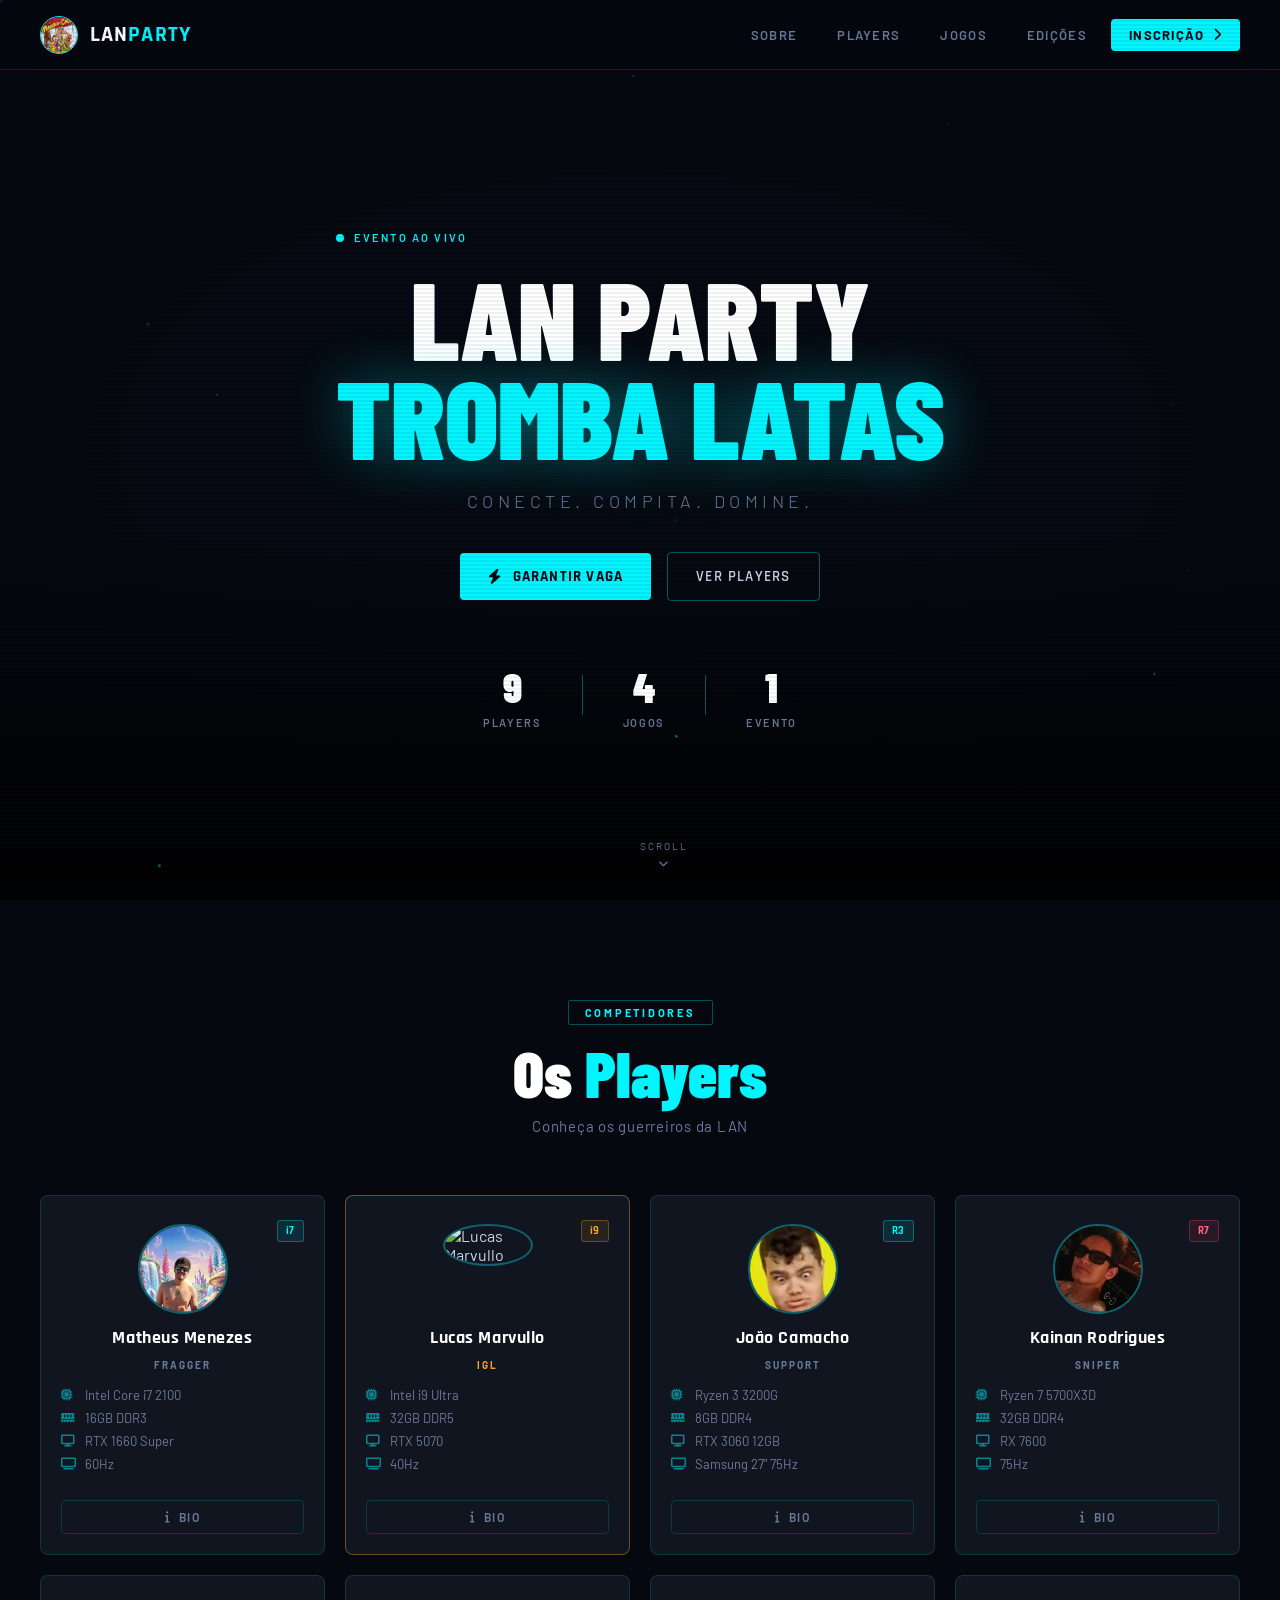
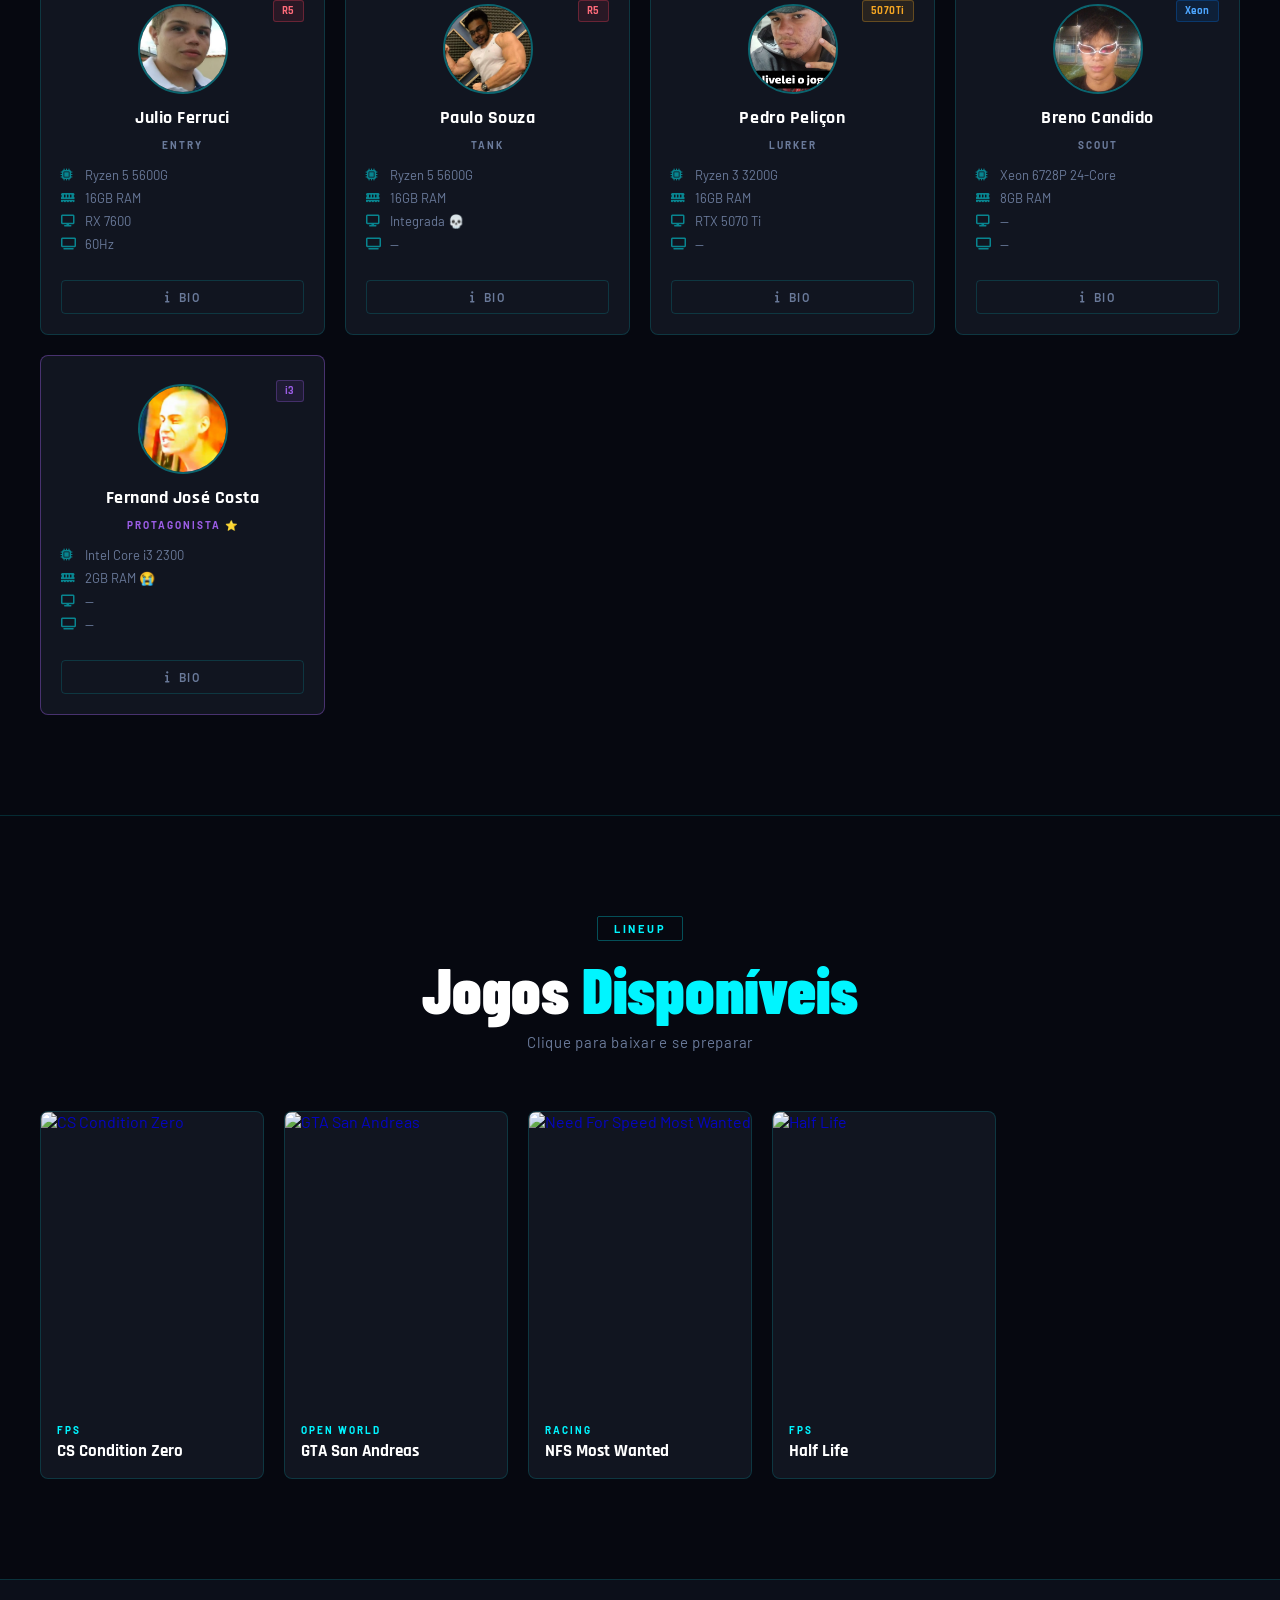
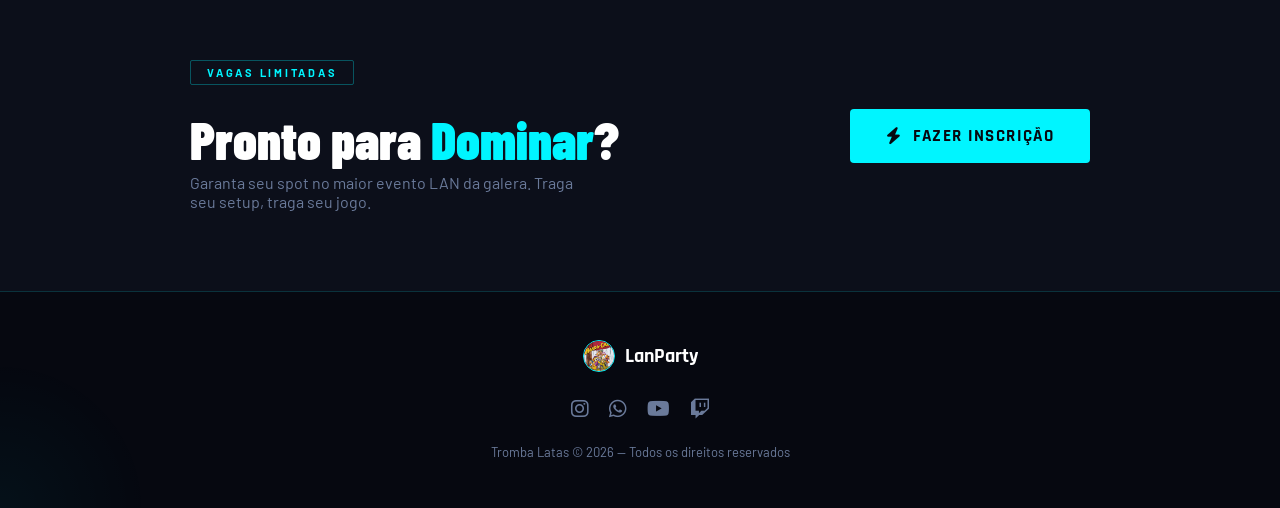
==== commit 87550e50: "Add link to Edições in navigation" ====
--- a/index.html
+++ b/index.html
@@ -27,6 +27,7 @@
     <a href="#sobre">Sobre</a>
     <a href="#players">Players</a>
     <a href="#jogos">Jogos</a>
+    <a href="edicoes.html">Edições</a>
     <a href="#inscricao" class="btn-nav">
       <span>Inscrição</span>
       <i class="fa-solid fa-chevron-right"></i>
@@ -42,6 +43,7 @@
   <a href="#sobre">Sobre</a>
   <a href="#players">Players</a>
   <a href="#jogos">Jogos</a>
+  <a href="edicoes.html">Edições</a>
   <a href="#inscricao">Inscrição</a>
 </div>
 
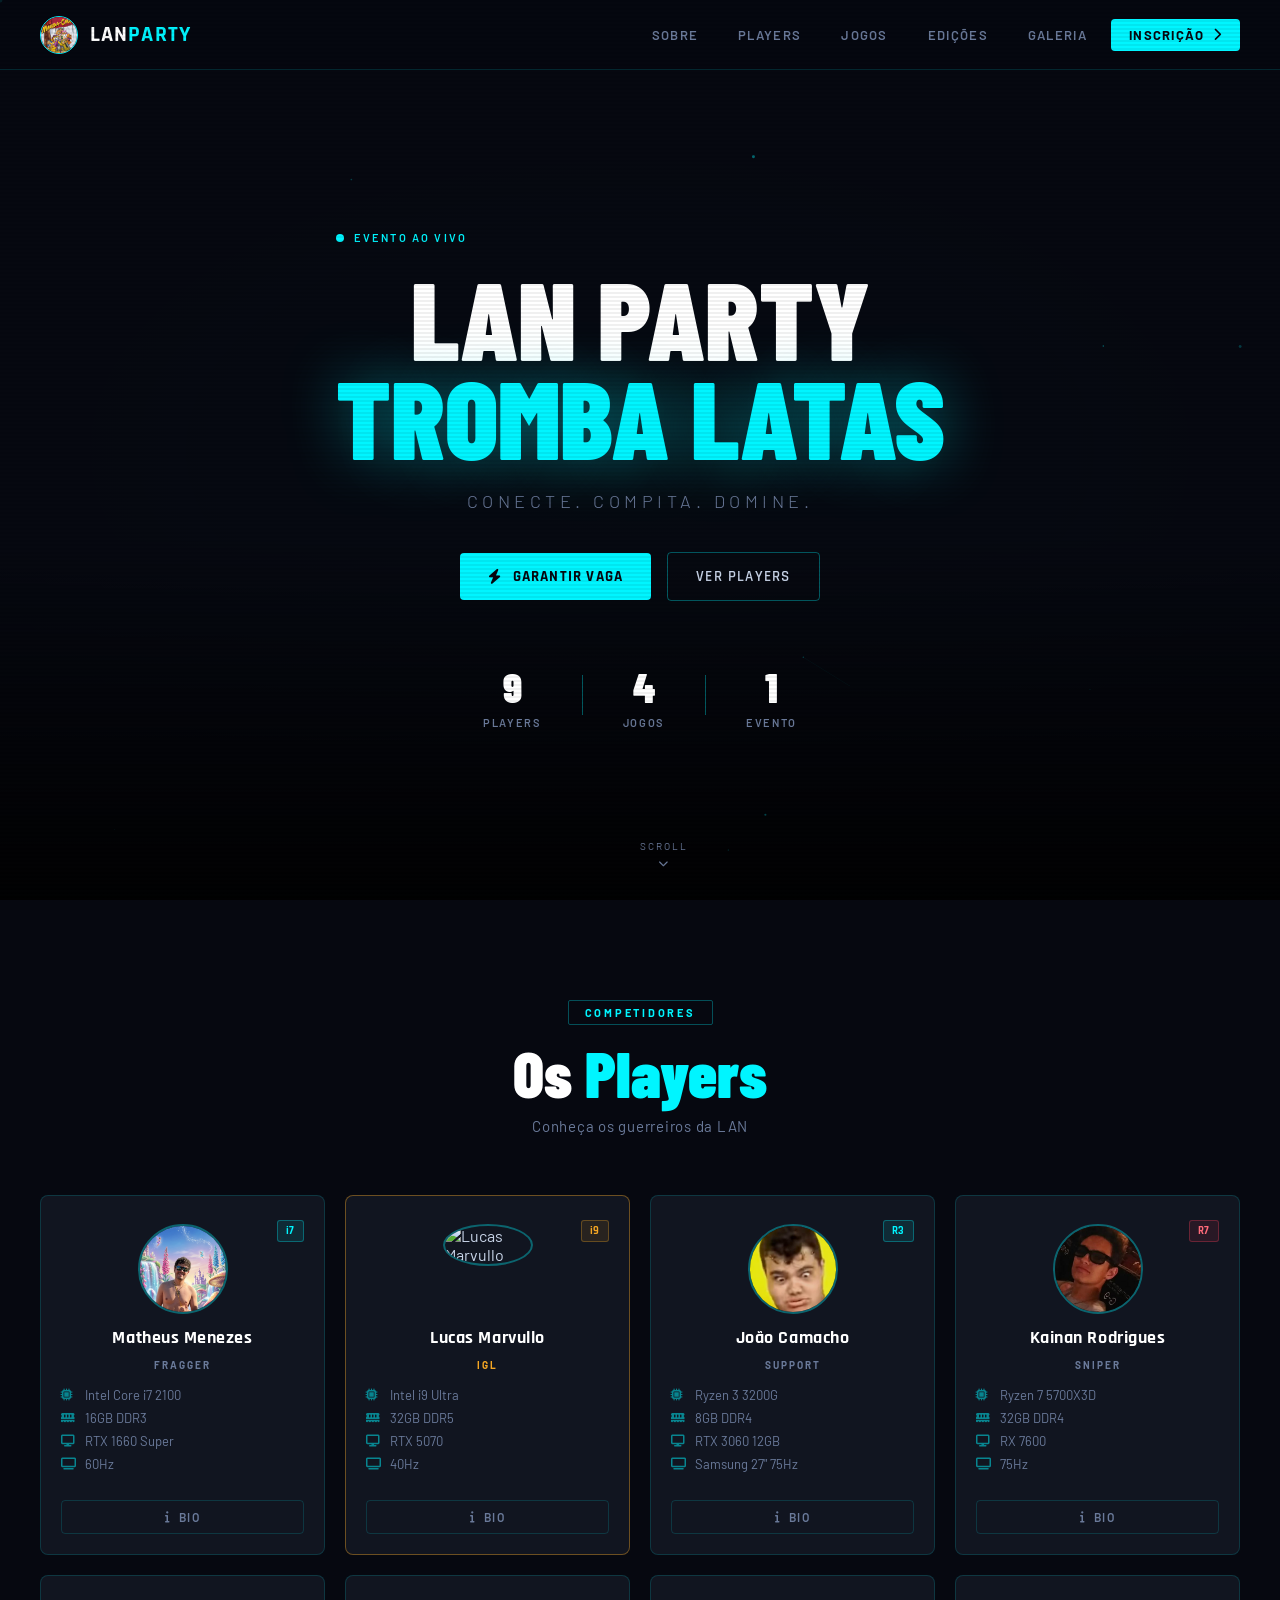
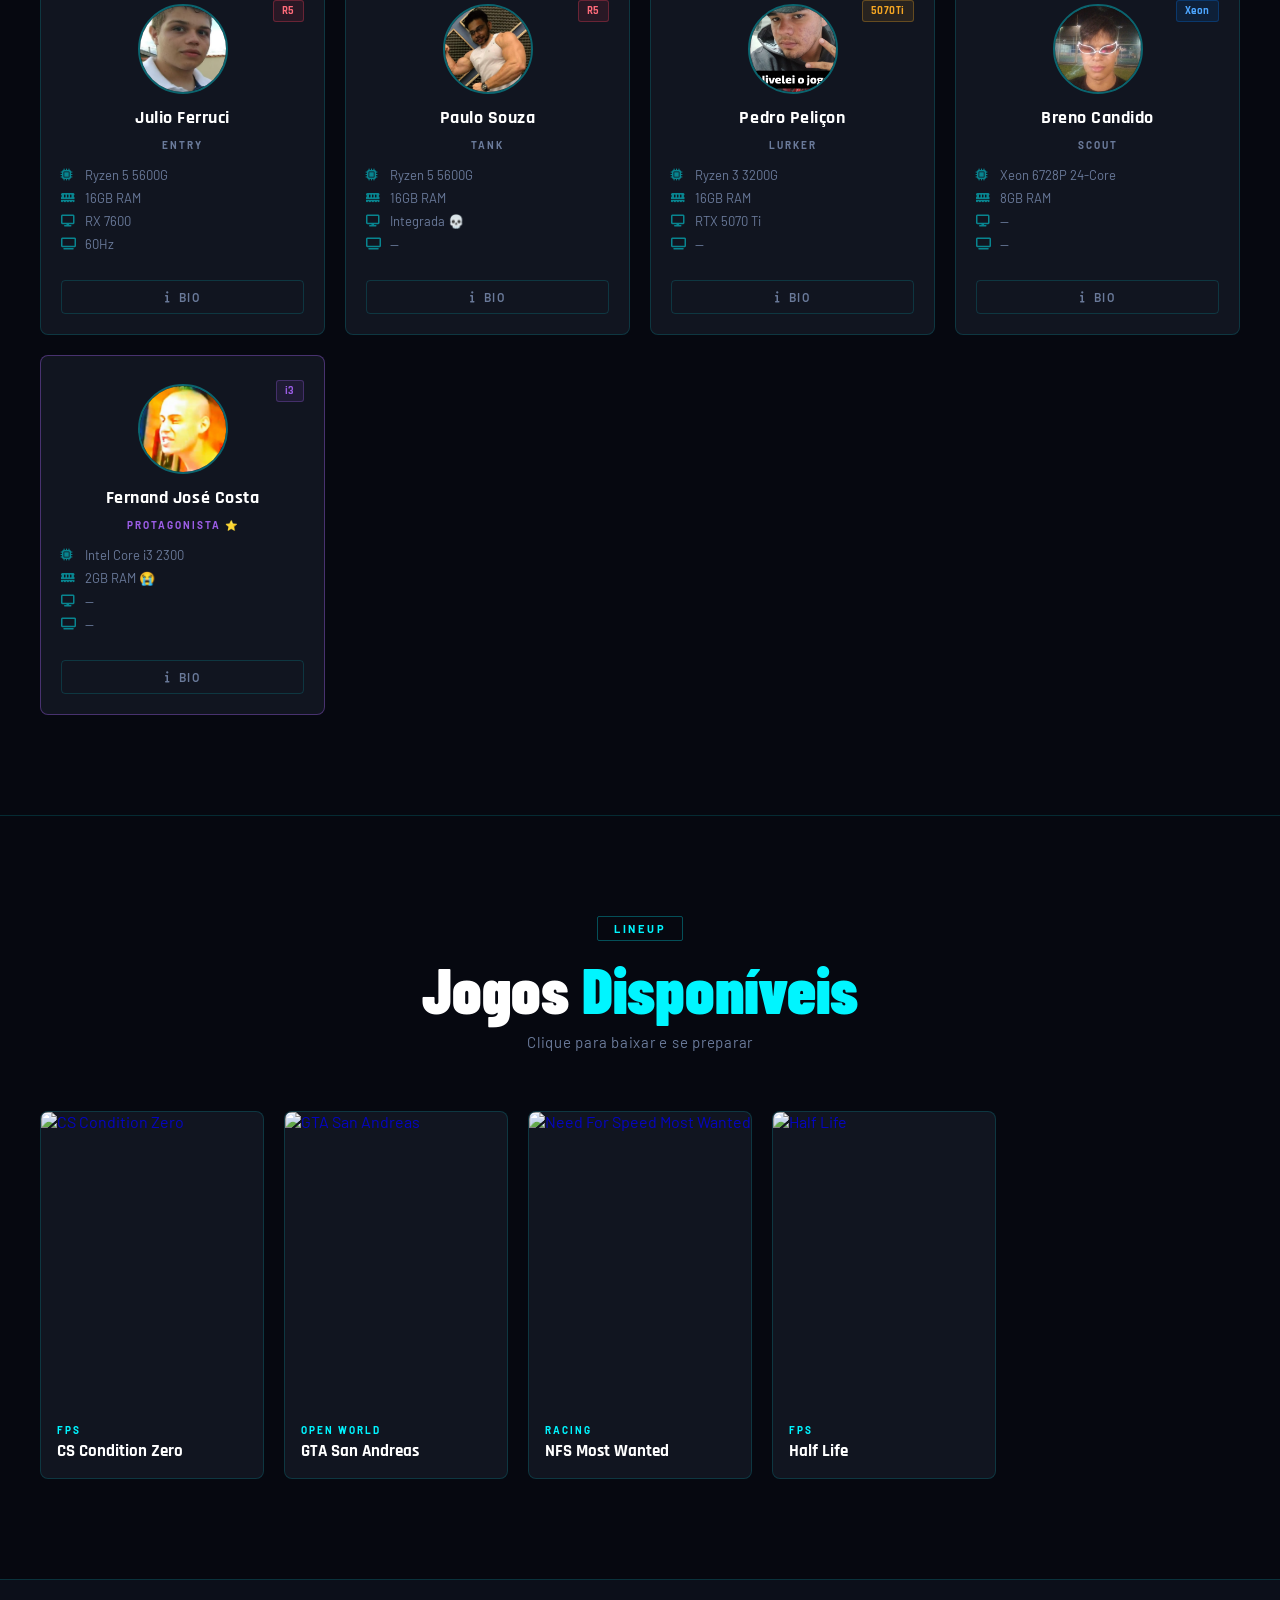
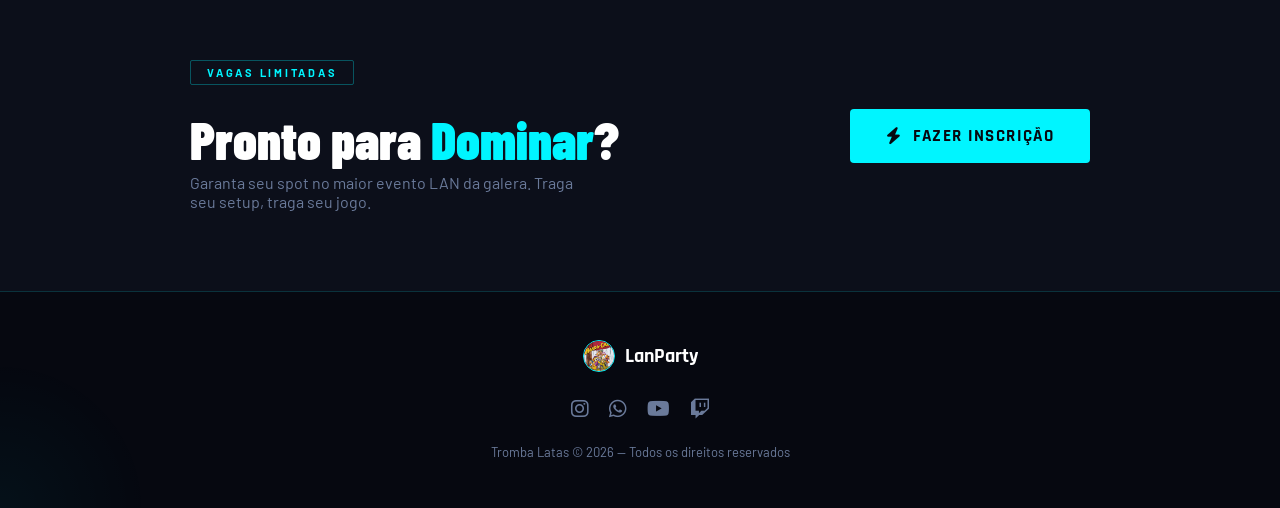
==== commit dc0dea1a: "Add link to Galeria in index.html" ====
--- a/index.html
+++ b/index.html
@@ -28,6 +28,7 @@
     <a href="#players">Players</a>
     <a href="#jogos">Jogos</a>
     <a href="edicoes.html">Edições</a>
+    <a href="galeria.html">Galeria</a>
     <a href="#inscricao" class="btn-nav">
       <span>Inscrição</span>
       <i class="fa-solid fa-chevron-right"></i>
@@ -44,6 +45,7 @@
   <a href="#players">Players</a>
   <a href="#jogos">Jogos</a>
   <a href="edicoes.html">Edições</a>
+  <a href="galeria.html">Galeria</a>
   <a href="#inscricao">Inscrição</a>
 </div>
 
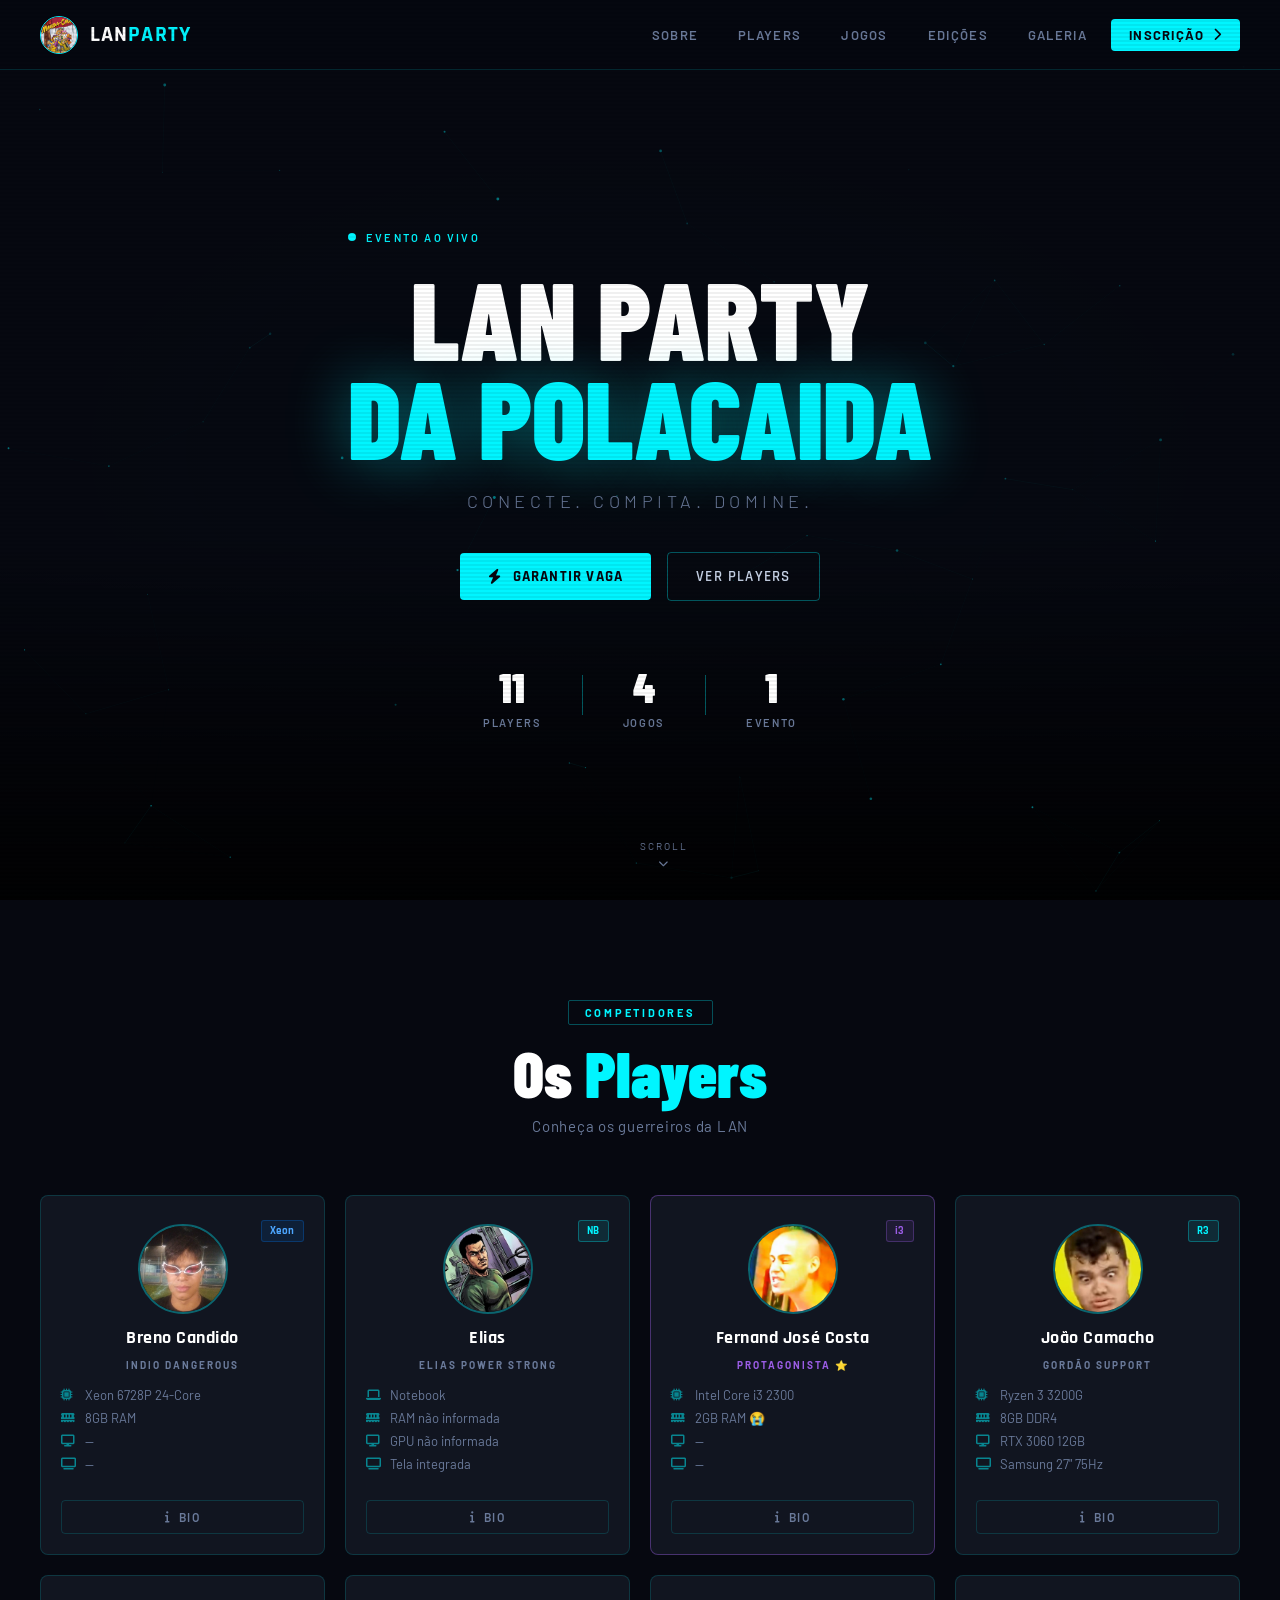
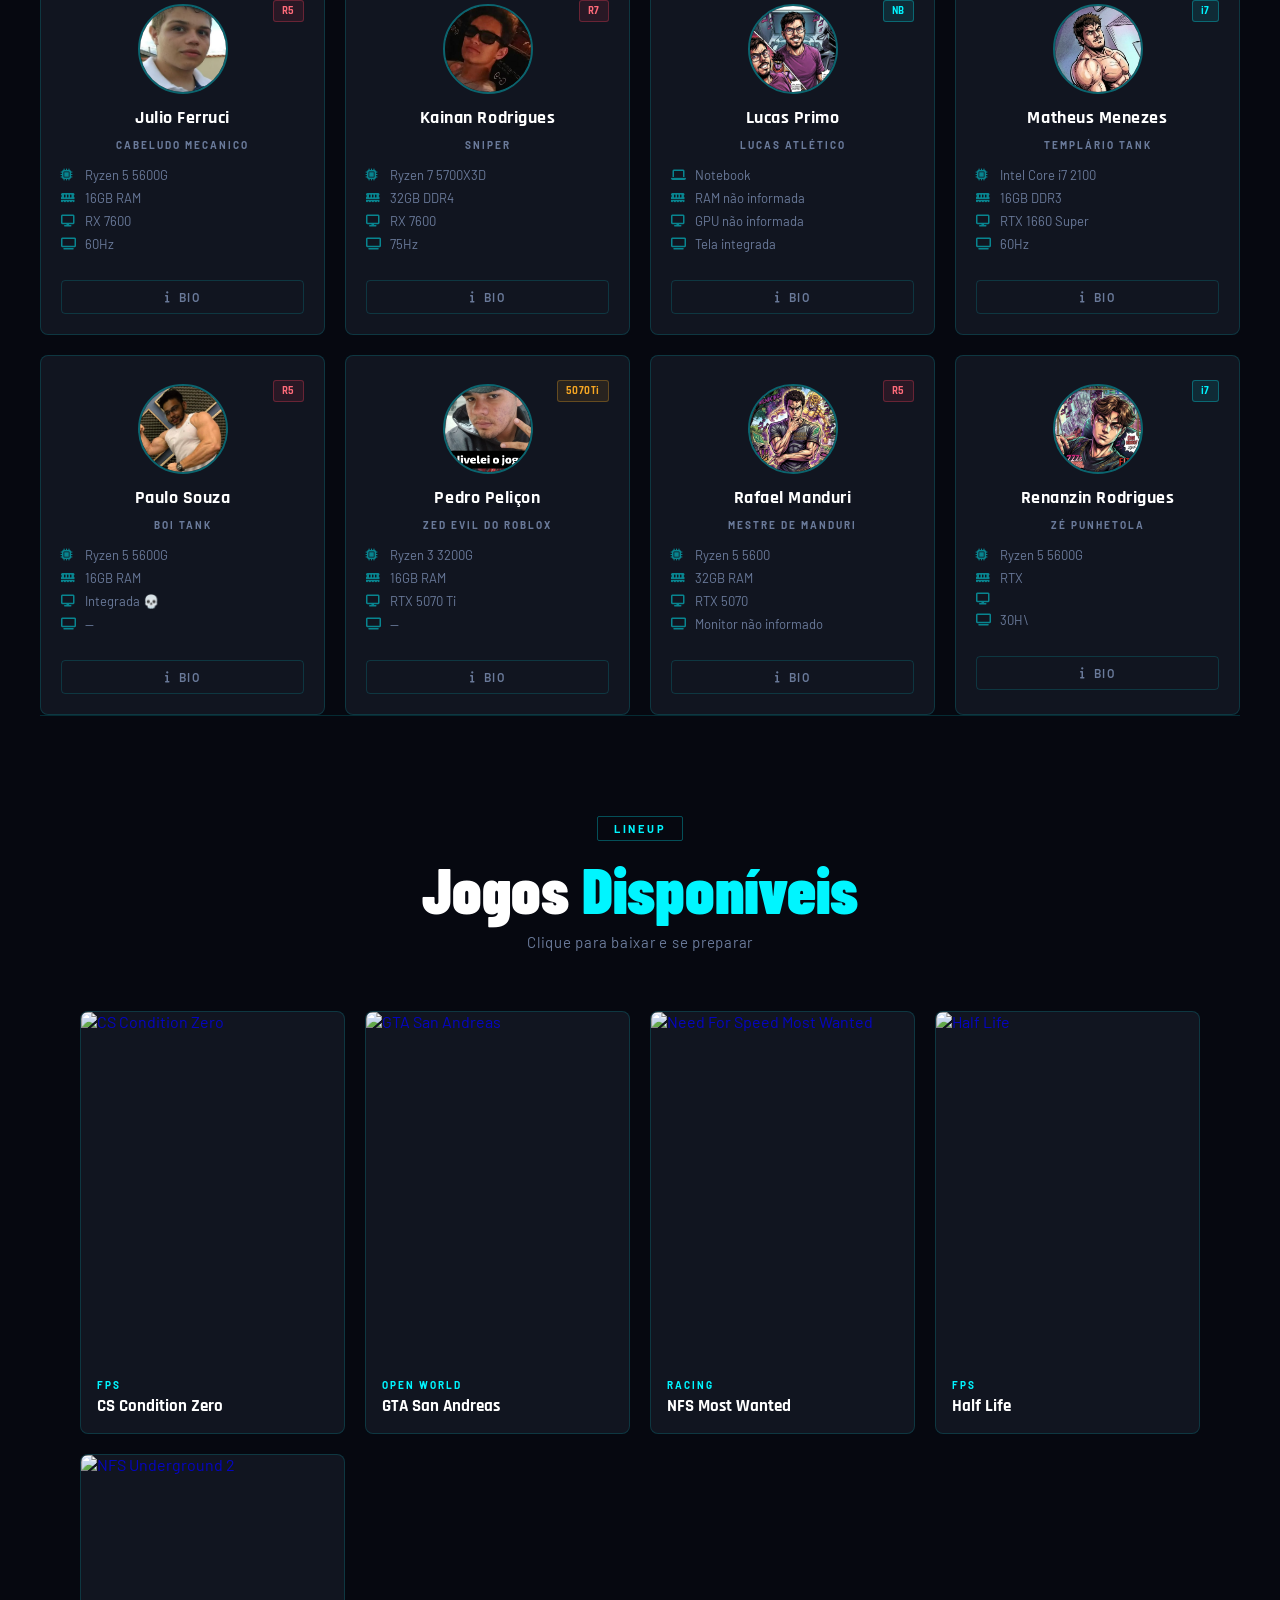
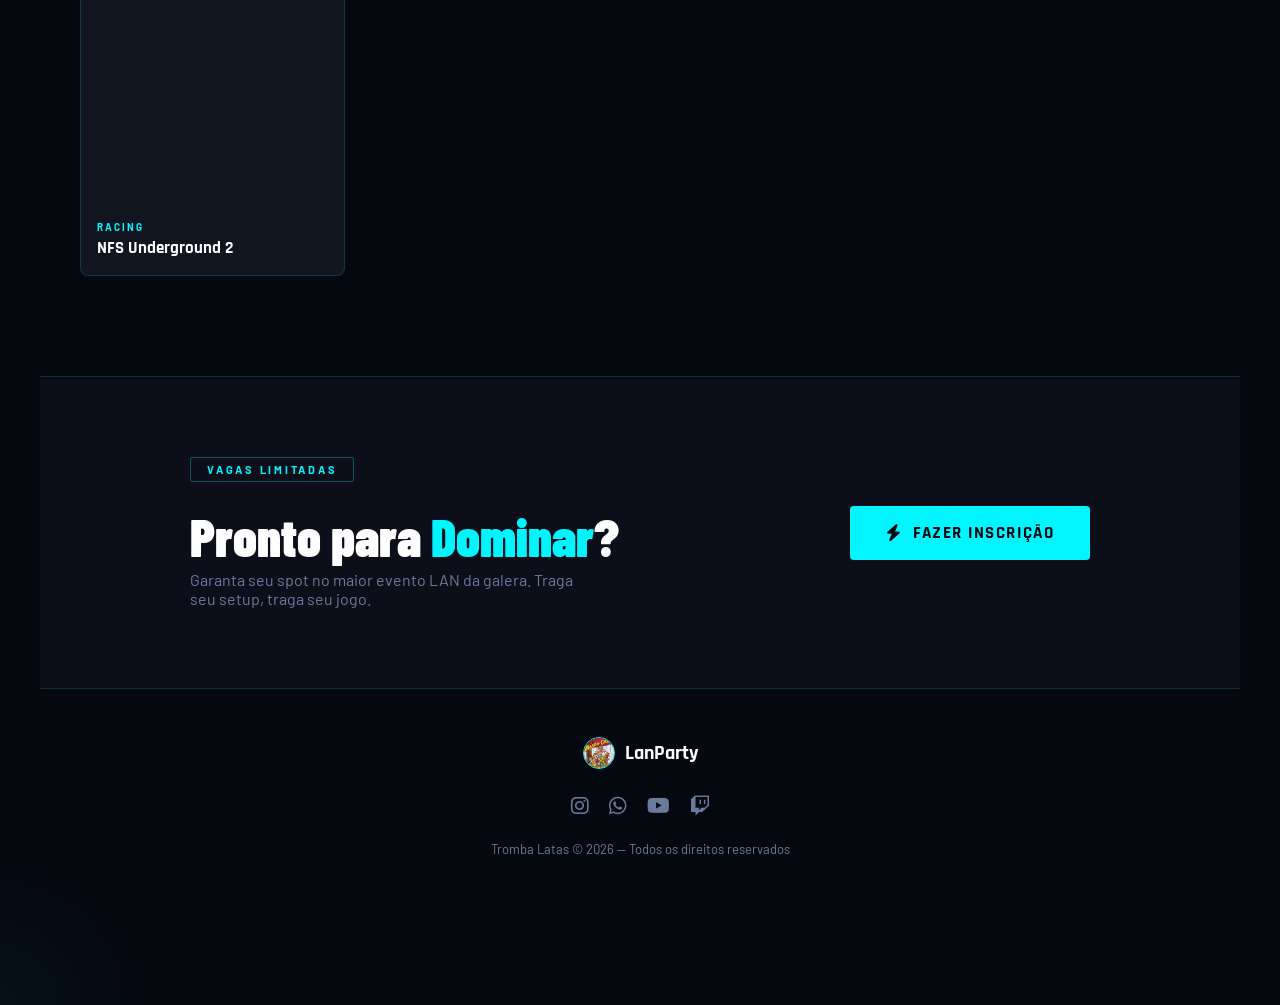
==== commit 76ebbe6d: "feat: add novos players e nova edição" ====
--- a/index.html
+++ b/index.html
@@ -59,7 +59,7 @@
     </div>
     <h1 class="hero-title">
       <span class="line1">LAN PARTY</span>
-      <span class="line2">TROMBA LATAS</span>
+      <span class="line2">DA POLACAIDA</span>
     </h1>
     <p class="hero-sub">Conecte. Compita. Domine.</p>
     <div class="hero-cta">
@@ -70,9 +70,10 @@
       <a href="#players" class="btn-ghost">Ver Players</a>
     </div>
   </div>
+
   <div class="hero-stats">
     <div class="stat">
-      <span class="stat-num" data-target="9">0</span>
+      <span class="stat-num" data-target="11">0</span>
       <span class="stat-label">Players</span>
     </div>
     <div class="stat-sep"></div>
@@ -86,6 +87,7 @@
       <span class="stat-label">Evento</span>
     </div>
   </div>
+
   <div class="scroll-hint" aria-hidden="true">
     <span>scroll</span>
     <i class="fa-solid fa-chevron-down"></i>
@@ -102,18 +104,208 @@
 
   <div class="players-grid">
 
-    <div class="player-card" data-name="Matheus Menezes" data-info="Tudo eu tudo eu tudo eu" data-role="Fragger">
-      <div class="card-glow"></div>
-      <div class="card-header">
-        <div class="player-photo">
-          <img src="assets/players/matheus.png" alt="Matheus Menezes">
+    <!-- BRENO -->
+    <div class="player-card" data-name="Breno Candido" data-info="F1 rapaziada?" data-role="Indio DAngerous">
+      <div class="card-glow"></div>
+      <div class="card-header">
+        <div class="player-photo">
+          <img src="assets/players/breno.jpg.jpeg" alt="Breno Candido">
+          <div class="photo-ring"></div>
+        </div>
+        <div class="player-badge intel">Xeon</div>
+      </div>
+      <div class="card-body">
+        <h3>Breno Candido</h3>
+        <span class="player-role">Indio DAngerous</span>
+        <ul class="specs">
+          <li><i class="fa-solid fa-microchip"></i> Xeon 6728P 24-Core</li>
+          <li><i class="fa-solid fa-memory"></i> 8GB RAM</li>
+          <li><i class="fa-solid fa-display"></i> —</li>
+          <li><i class="fa-solid fa-tv"></i> —</li>
+        </ul>
+      </div>
+      <div class="card-footer">
+        <button class="card-info-btn" data-name="Breno Candido" data-info="F1 rapaziada?">
+          <i class="fa-solid fa-info"></i> Bio
+        </button>
+      </div>
+    </div>
+
+    <!-- ELIAS -->
+    <div class="player-card" data-name="Elias" data-info="Joga no notebook." data-role="Elias Power Strong">
+      <div class="card-glow"></div>
+      <div class="card-header">
+        <div class="player-photo">
+          <img src="assets/players/elias.jpg" alt="Elias">
+          <div class="photo-ring"></div>
+        </div>
+        <div class="player-badge">NB</div>
+      </div>
+      <div class="card-body">
+        <h3>Elias</h3>
+        <span class="player-role">Elias Power Strong</span>
+        <ul class="specs">
+          <li><i class="fa-solid fa-laptop"></i> Notebook</li>
+          <li><i class="fa-solid fa-memory"></i> RAM não informada</li>
+          <li><i class="fa-solid fa-display"></i> GPU não informada</li>
+          <li><i class="fa-solid fa-tv"></i> Tela integrada</li>
+        </ul>
+      </div>
+      <div class="card-footer">
+        <button class="card-info-btn" data-name="Elias" data-info="Joga no notebook.">
+          <i class="fa-solid fa-info"></i> Bio
+        </button>
+      </div>
+    </div>
+
+    <!-- FERNAND -->
+    <div class="player-card protagonist" data-name="Fernand José Costa" data-info="PROTAGONISTA aura + ego = rego🔥🥵" data-role="Protagonista">
+      <div class="card-glow"></div>
+      <div class="card-header">
+        <div class="player-photo">
+          <img src="assets/players/fernando.jpg.jpeg" alt="Fernand José Costa">
+          <div class="photo-ring"></div>
+        </div>
+        <div class="player-badge purple">i3</div>
+      </div>
+      <div class="card-body">
+        <h3>Fernand José Costa</h3>
+        <span class="player-role purple-role">Protagonista ⭐</span>
+        <ul class="specs">
+          <li><i class="fa-solid fa-microchip"></i> Intel Core i3 2300</li>
+          <li><i class="fa-solid fa-memory"></i> 2GB RAM 😭</li>
+          <li><i class="fa-solid fa-display"></i> —</li>
+          <li><i class="fa-solid fa-tv"></i> —</li>
+        </ul>
+      </div>
+      <div class="card-footer">
+        <button class="card-info-btn" data-name="Fernand José Costa" data-info="PROTAGONISTA aura + ego = rego🔥🥵 | aura + protagonismo = autismo😨😨😨😱😱😱💀💀💀☠️☠️">
+          <i class="fa-solid fa-info"></i> Bio
+        </button>
+      </div>
+    </div>
+
+    <!-- JOÃO -->
+    <div class="player-card" data-name="João Camacho" data-info="O mais bonito e esperto" data-role="Gordão Support">
+      <div class="card-glow"></div>
+      <div class="card-header">
+        <div class="player-photo">
+          <img src="assets/players/Joao.jpg (2).jpeg" alt="João Camacho">
+          <div class="photo-ring"></div>
+        </div>
+        <div class="player-badge">R3</div>
+      </div>
+      <div class="card-body">
+        <h3>João Camacho</h3>
+        <span class="player-role">Gordão Support</span>
+        <ul class="specs">
+          <li><i class="fa-solid fa-microchip"></i> Ryzen 3 3200G</li>
+          <li><i class="fa-solid fa-memory"></i> 8GB DDR4</li>
+          <li><i class="fa-solid fa-display"></i> RTX 3060 12GB</li>
+          <li><i class="fa-solid fa-tv"></i> Samsung 27" 75Hz</li>
+        </ul>
+      </div>
+      <div class="card-footer">
+        <button class="card-info-btn" data-name="João Camacho" data-info="O mais bonito e esperto">
+          <i class="fa-solid fa-info"></i> Bio
+        </button>
+      </div>
+    </div>
+
+    <!-- JULIO -->
+    <div class="player-card" data-name="Julio Ferruci" data-info="rebola pros crias" data-role="Cabeludo Mecanico">
+      <div class="card-glow"></div>
+      <div class="card-header">
+        <div class="player-photo">
+          <img src="assets/players/julio.jpg.jpeg" alt="Julio Ferruci">
+          <div class="photo-ring"></div>
+        </div>
+        <div class="player-badge amd">R5</div>
+      </div>
+      <div class="card-body">
+        <h3>Julio Ferruci</h3>
+        <span class="player-role">Cabeludo Mecanico</span>
+        <ul class="specs">
+          <li><i class="fa-solid fa-microchip"></i> Ryzen 5 5600G</li>
+          <li><i class="fa-solid fa-memory"></i> 16GB RAM</li>
+          <li><i class="fa-solid fa-display"></i> RX 7600</li>
+          <li><i class="fa-solid fa-tv"></i> 60Hz</li>
+        </ul>
+      </div>
+      <div class="card-footer">
+        <button class="card-info-btn" data-name="Julio Ferruci" data-info="rebola pros crias">
+          <i class="fa-solid fa-info"></i> Bio
+        </button>
+      </div>
+    </div>
+
+    <!-- KAINAN -->
+    <div class="player-card" data-name="Kainan Rodrigues" data-info="Mira torta" data-role="Sniper">
+      <div class="card-glow"></div>
+      <div class="card-header">
+        <div class="player-photo">
+          <img src="assets/players/kainan.jpg.jpeg" alt="Kainan Rodrigues">
+          <div class="photo-ring"></div>
+        </div>
+        <div class="player-badge amd">R7</div>
+      </div>
+      <div class="card-body">
+        <h3>Kainan Rodrigues</h3>
+        <span class="player-role">Sniper</span>
+        <ul class="specs">
+          <li><i class="fa-solid fa-microchip"></i> Ryzen 7 5700X3D</li>
+          <li><i class="fa-solid fa-memory"></i> 32GB DDR4</li>
+          <li><i class="fa-solid fa-display"></i> RX 7600</li>
+          <li><i class="fa-solid fa-tv"></i> 75Hz</li>
+        </ul>
+      </div>
+      <div class="card-footer">
+        <button class="card-info-btn" data-name="Kainan Rodrigues" data-info="Mira torta">
+          <i class="fa-solid fa-info"></i> Bio
+        </button>
+      </div>
+    </div>
+
+    <!-- LUCAS PRIMO -->
+    <div class="player-card" data-name="Lucas Primo" data-info="Joga no notebook." data-role="Lucas Atlético">
+      <div class="card-glow"></div>
+      <div class="card-header">
+        <div class="player-photo">
+          <img src="assets/players/lucas-primo.jpg" alt="Lucas Primo">
+          <div class="photo-ring"></div>
+        </div>
+        <div class="player-badge">NB</div>
+      </div>
+      <div class="card-body">
+        <h3>Lucas Primo</h3>
+        <span class="player-role">Lucas Atlético</span>
+        <ul class="specs">
+          <li><i class="fa-solid fa-laptop"></i> Notebook</li>
+          <li><i class="fa-solid fa-memory"></i> RAM não informada</li>
+          <li><i class="fa-solid fa-display"></i> GPU não informada</li>
+          <li><i class="fa-solid fa-tv"></i> Tela integrada</li>
+        </ul>
+      </div>
+      <div class="card-footer">
+        <button class="card-info-btn" data-name="Lucas Primo" data-info="Joga no notebook.">
+          <i class="fa-solid fa-info"></i> Bio
+        </button>
+      </div>
+    </div>
+
+    <!-- MATHEUS -->
+    <div class="player-card" data-name="Matheus Menezes" data-info="Tudo eu tudo eu tudo eu" data-role="Templário Tank">
+      <div class="card-glow"></div>
+      <div class="card-header">
+        <div class="player-photo">
+          <img src="assets/players/matheus.jpg" alt="Matheus Menezes">
           <div class="photo-ring"></div>
         </div>
         <div class="player-badge">i7</div>
       </div>
       <div class="card-body">
         <h3>Matheus Menezes</h3>
-        <span class="player-role">Fragger</span>
+        <span class="player-role">Templário Tank</span>
         <ul class="specs">
           <li><i class="fa-solid fa-microchip"></i> Intel Core i7 2100</li>
           <li><i class="fa-solid fa-memory"></i> 16GB DDR3</li>
@@ -128,122 +320,19 @@
       </div>
     </div>
 
-    <div class="player-card featured" data-name="Lucas Marvullo" data-info="Chique show" data-role="IGL">
-      <div class="card-glow"></div>
-      <div class="card-header">
-        <div class="player-photo">
-          <img src="https://encrypted-tbn0.gstatic.com/images?q=tbn:ANd9GcQ__w7zw0pv2cc6CtHpIVcStPOkiejEwLuHUg&s" alt="Lucas Marvullo">
-          <div class="photo-ring"></div>
-        </div>
-        <div class="player-badge gold">i9</div>
-      </div>
-      <div class="card-body">
-        <h3>Lucas Marvullo</h3>
-        <span class="player-role gold-role">IGL</span>
-        <ul class="specs">
-          <li><i class="fa-solid fa-microchip"></i> Intel i9 Ultra</li>
-          <li><i class="fa-solid fa-memory"></i> 32GB DDR5</li>
-          <li><i class="fa-solid fa-display"></i> RTX 5070</li>
-          <li><i class="fa-solid fa-tv"></i> 40Hz</li>
-        </ul>
-      </div>
-      <div class="card-footer">
-        <button class="card-info-btn" data-name="Lucas Marvullo" data-info="Chique show">
-          <i class="fa-solid fa-info"></i> Bio
-        </button>
-      </div>
-    </div>
-
-    <div class="player-card" data-name="João Camacho" data-info="O mais bonito e esperto" data-role="Support">
-      <div class="card-glow"></div>
-      <div class="card-header">
-        <div class="player-photo">
-          <img src="assets/players/Joao.jpg (2).jpeg" alt="João Camacho">
-          <div class="photo-ring"></div>
-        </div>
-        <div class="player-badge">R3</div>
-      </div>
-      <div class="card-body">
-        <h3>João Camacho</h3>
-        <span class="player-role">Support</span>
-        <ul class="specs">
-          <li><i class="fa-solid fa-microchip"></i> Ryzen 3 3200G</li>
-          <li><i class="fa-solid fa-memory"></i> 8GB DDR4</li>
-          <li><i class="fa-solid fa-display"></i> RTX 3060 12GB</li>
-          <li><i class="fa-solid fa-tv"></i> Samsung 27" 75Hz</li>
-        </ul>
-      </div>
-      <div class="card-footer">
-        <button class="card-info-btn" data-name="João Camacho" data-info="O mais bonito e esperto">
-          <i class="fa-solid fa-info"></i> Bio
-        </button>
-      </div>
-    </div>
-
-    <div class="player-card" data-name="Kainan Rodrigues" data-info="Mira torta" data-role="Sniper">
-      <div class="card-glow"></div>
-      <div class="card-header">
-        <div class="player-photo">
-          <img src="assets/players/kainan.jpg.jpeg" alt="Kainan Rodrigues">
-          <div class="photo-ring"></div>
-        </div>
-        <div class="player-badge amd">R7</div>
-      </div>
-      <div class="card-body">
-        <h3>Kainan Rodrigues</h3>
-        <span class="player-role">Sniper</span>
-        <ul class="specs">
-          <li><i class="fa-solid fa-microchip"></i> Ryzen 7 5700X3D</li>
-          <li><i class="fa-solid fa-memory"></i> 32GB DDR4</li>
-          <li><i class="fa-solid fa-display"></i> RX 7600</li>
-          <li><i class="fa-solid fa-tv"></i> 75Hz</li>
-        </ul>
-      </div>
-      <div class="card-footer">
-        <button class="card-info-btn" data-name="Kainan Rodrigues" data-info="Mira torta">
-          <i class="fa-solid fa-info"></i> Bio
-        </button>
-      </div>
-    </div>
-
-    <div class="player-card" data-name="Julio Ferruci" data-info="rebola pros crias" data-role="Entry">
-      <div class="card-glow"></div>
-      <div class="card-header">
-        <div class="player-photo">
-          <img src="assets/players/julio.jpg.jpeg" alt="Julio Ferruci">
+    <!-- PAULO -->
+    <div class="player-card" data-name="Paulo Souza" data-info="o boi" data-role="Boi Tank">
+      <div class="card-glow"></div>
+      <div class="card-header">
+        <div class="player-photo">
+          <img src="assets/players/paulo.jpg.jpeg" alt="Paulo Souza">
           <div class="photo-ring"></div>
         </div>
         <div class="player-badge amd">R5</div>
       </div>
       <div class="card-body">
-        <h3>Julio Ferruci</h3>
-        <span class="player-role">Entry</span>
-        <ul class="specs">
-          <li><i class="fa-solid fa-microchip"></i> Ryzen 5 5600G</li>
-          <li><i class="fa-solid fa-memory"></i> 16GB RAM</li>
-          <li><i class="fa-solid fa-display"></i> RX 7600</li>
-          <li><i class="fa-solid fa-tv"></i> 60Hz</li>
-        </ul>
-      </div>
-      <div class="card-footer">
-        <button class="card-info-btn" data-name="Julio Ferruci" data-info="rebola pros crias">
-          <i class="fa-solid fa-info"></i> Bio
-        </button>
-      </div>
-    </div>
-
-    <div class="player-card" data-name="Paulo Souza" data-info="o boi" data-role="Tank">
-      <div class="card-glow"></div>
-      <div class="card-header">
-        <div class="player-photo">
-          <img src="assets/players/paulo.jpg.jpeg" alt="Paulo Souza">
-          <div class="photo-ring"></div>
-        </div>
-        <div class="player-badge amd">R5</div>
-      </div>
-      <div class="card-body">
         <h3>Paulo Souza</h3>
-        <span class="player-role">Tank</span>
+        <span class="player-role">Boi Tank</span>
         <ul class="specs">
           <li><i class="fa-solid fa-microchip"></i> Ryzen 5 5600G</li>
           <li><i class="fa-solid fa-memory"></i> 16GB RAM</li>
@@ -258,7 +347,8 @@
       </div>
     </div>
 
-    <div class="player-card" data-name="Pedro Peliçon" data-info="SATURNIO" data-role="Lurker">
+    <!-- PEDRO -->
+    <div class="player-card" data-name="Pedro Peliçon" data-info="SATURNIO" data-role="ZED EVIL do roblox">
       <div class="card-glow"></div>
       <div class="card-header">
         <div class="player-photo">
@@ -269,7 +359,7 @@
       </div>
       <div class="card-body">
         <h3>Pedro Peliçon</h3>
-        <span class="player-role">Lurker</span>
+        <span class="player-role">ZED EVIL do roblox</span>
         <ul class="specs">
           <li><i class="fa-solid fa-microchip"></i> Ryzen 3 3200G</li>
           <li><i class="fa-solid fa-memory"></i> 16GB RAM</li>
@@ -284,60 +374,62 @@
       </div>
     </div>
 
-    <div class="player-card" data-name="Breno Candido" data-info="F1 rapaziada?" data-role="Scout">
-      <div class="card-glow"></div>
-      <div class="card-header">
-        <div class="player-photo">
-          <img src="assets/players/breno.jpg.jpeg" alt="Breno Candido">
-          <div class="photo-ring"></div>
-        </div>
-        <div class="player-badge intel">Xeon</div>
-      </div>
-      <div class="card-body">
-        <h3>Breno Candido</h3>
-        <span class="player-role">Scout</span>
-        <ul class="specs">
-          <li><i class="fa-solid fa-microchip"></i> Xeon 6728P 24-Core</li>
-          <li><i class="fa-solid fa-memory"></i> 8GB RAM</li>
-          <li><i class="fa-solid fa-display"></i> —</li>
-          <li><i class="fa-solid fa-tv"></i> —</li>
-        </ul>
-      </div>
-      <div class="card-footer">
-        <button class="card-info-btn" data-name="Breno Candido" data-info="F1 rapaziada?">
-          <i class="fa-solid fa-info"></i> Bio
-        </button>
-      </div>
-    </div>
-
-    <div class="player-card protagonist" data-name="Fernand José Costa" data-info="PROTAGONISTA aura + ego = rego🔥🥵" data-role="Protagonista">
-      <div class="card-glow"></div>
-      <div class="card-header">
-        <div class="player-photo">
-          <img src="assets/players/fernando.jpg.jpeg" alt="Fernand José Costa">
-          <div class="photo-ring"></div>
-        </div>
-        <div class="player-badge purple">i3</div>
-      </div>
-      <div class="card-body">
-        <h3>Fernand José Costa</h3>
-        <span class="player-role purple-role">Protagonista ⭐</span>
-        <ul class="specs">
-          <li><i class="fa-solid fa-microchip"></i> Intel Core i3 2300</li>
-          <li><i class="fa-solid fa-memory"></i> 2GB RAM 😭</li>
-          <li><i class="fa-solid fa-display"></i> —</li>
-          <li><i class="fa-solid fa-tv"></i> —</li>
-        </ul>
-      </div>
-      <div class="card-footer">
-        <button class="card-info-btn" data-name="Fernand José Costa" data-info="PROTAGONISTA aura + ego = rego🔥🥵 | aura + protagonismo = autismo😨😨😨😱😱😱💀💀💀☠️☠️">
-          <i class="fa-solid fa-info"></i> Bio
-        </button>
-      </div>
-    </div>
-
-  </div>
-</section>
+    <!-- RAFAEL MANDURI -->
+    <div class="player-card" data-name="Rafael Manduri" data-info="Ryzen 5 5600, RTX 5070 e 32GB de RAM." data-role="Fragger">
+      <div class="card-glow"></div>
+      <div class="card-header">
+        <div class="player-photo">
+          <img src="assets/players/rafael-manduri.jpg" alt="Rafael Manduri">
+          <div class="photo-ring"></div>
+        </div>
+        <div class="player-badge amd">R5</div>
+      </div>
+      <div class="card-body">
+        <h3>Rafael Manduri</h3>
+        <span class="player-role">Mestre de Manduri</span>
+        <ul class="specs">
+          <li><i class="fa-solid fa-microchip"></i> Ryzen 5 5600</li>
+          <li><i class="fa-solid fa-memory"></i> 32GB RAM</li>
+          <li><i class="fa-solid fa-display"></i> RTX 5070</li>
+          <li><i class="fa-solid fa-tv"></i> Monitor não informado</li>
+        </ul>
+      </div>
+      <div class="card-footer">
+        <button class="card-info-btn" data-name="Rafael Manduri" data-info="Ryzen 5 5600, RTX 5070 e 32GB de RAM.">
+          <i class="fa-solid fa-info"></i> Bio
+        </button>
+      </div>
+    </div>
+
+    <!-- RENANZIN -->
+    <div class="player-card" data-name="Renanzin Rodrigues" data-info="Tudo eu tudo eu tudo eu" data-role="Zé Punhetola">
+      <div class="card-glow"></div>
+      <div class="card-header">
+        <div class="player-photo">
+          <img src="assets/players/renanzin.png" alt="Renanzin Rodrigues">
+          <div class="photo-ring"></div>
+        </div>
+        <div class="player-badge">i7</div>
+      </div>
+      <div class="card-body">
+        <h3>Renanzin Rodrigues</h3>
+        <span class="player-role">Zé Punhetola</span>
+        <ul class="specs">
+          <li><i class="fa-solid fa-microchip"></i> Ryzen 5 5600G</li>
+          <li><i class="fa-solid fa-memory"></i> RTX</li>
+          <li><i class="fa-solid fa-display"></i></li>
+          <li><i class="fa-solid fa-tv"></i> 30H\</li>
+        </ul>
+      </div>
+      <div class="card-footer">
+        <button class="card-info-btn" data-name="Renanzin Rodrigues" data-info="Tudo eu tudo eu tudo eu">
+          <i class="fa-solid fa-info"></i> Bio
+        </button>
+      </div>
+    </div>
+
+  </div>
+
 
 <!-- GAMES -->
 <section class="section games-section" id="jogos">
@@ -402,6 +494,20 @@
       <div class="game-info">
         <span class="game-genre">FPS</span>
         <p class="game-name">Half Life</p>
+      </div>
+    </a>
+
+        <a href="https://github.com/Proton-Bits/LanParty/releases/download/nfs/NFS2.rar" target="_blank" class="game-card">
+      <div class="game-img-wrap">
+        <img src="https://cdn2.steamgriddb.com/grid/8053fed4462ef4bb1b3d76e8ed78ef1c.png" alt="NFS Underground 2">
+        <div class="game-overlay">
+          <i class="fa-solid fa-download"></i>
+          <span>Download</span>
+        </div>
+      </div>
+      <div class="game-info">
+        <span class="game-genre">Racing</span>
+        <p class="game-name">NFS Underground 2</p>
       </div>
     </a>
 
@@ -454,4 +560,4 @@
 
 <script src="script.js"></script>
 </body>
-</html>
+</html>
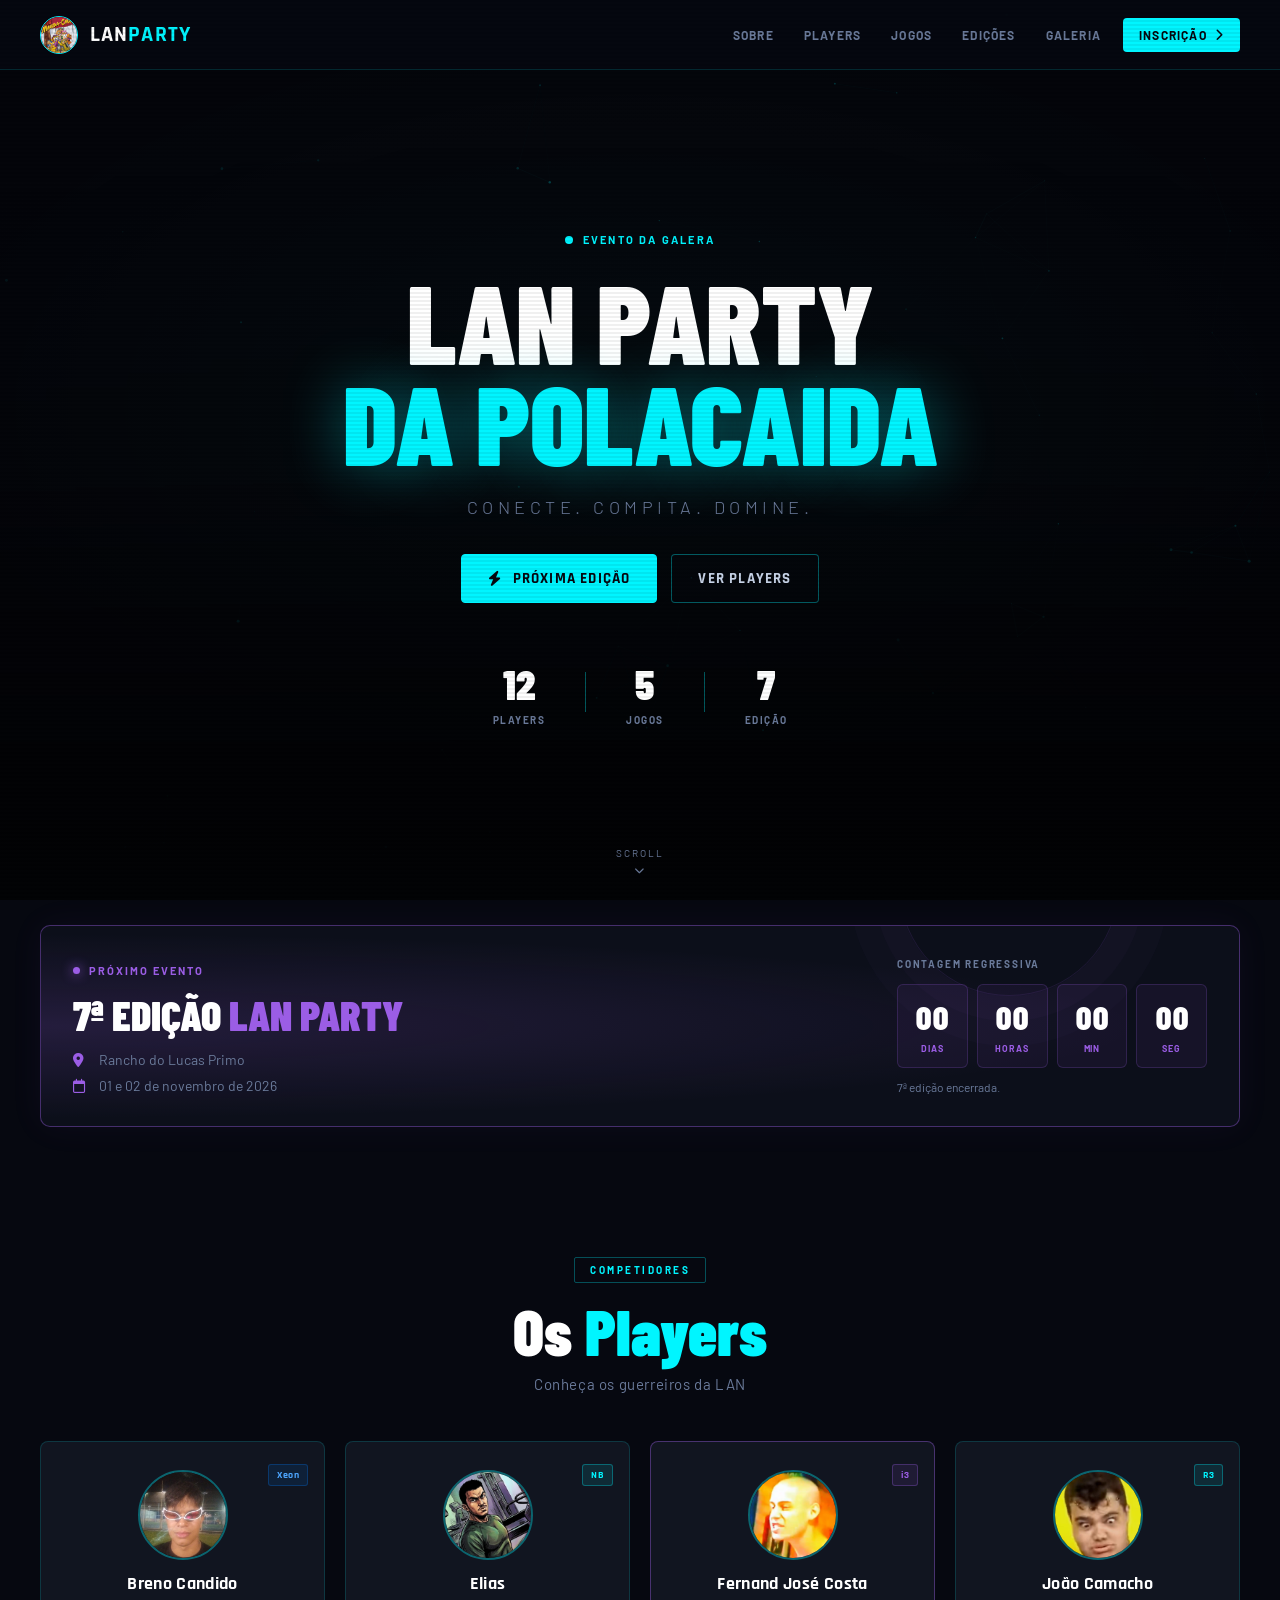
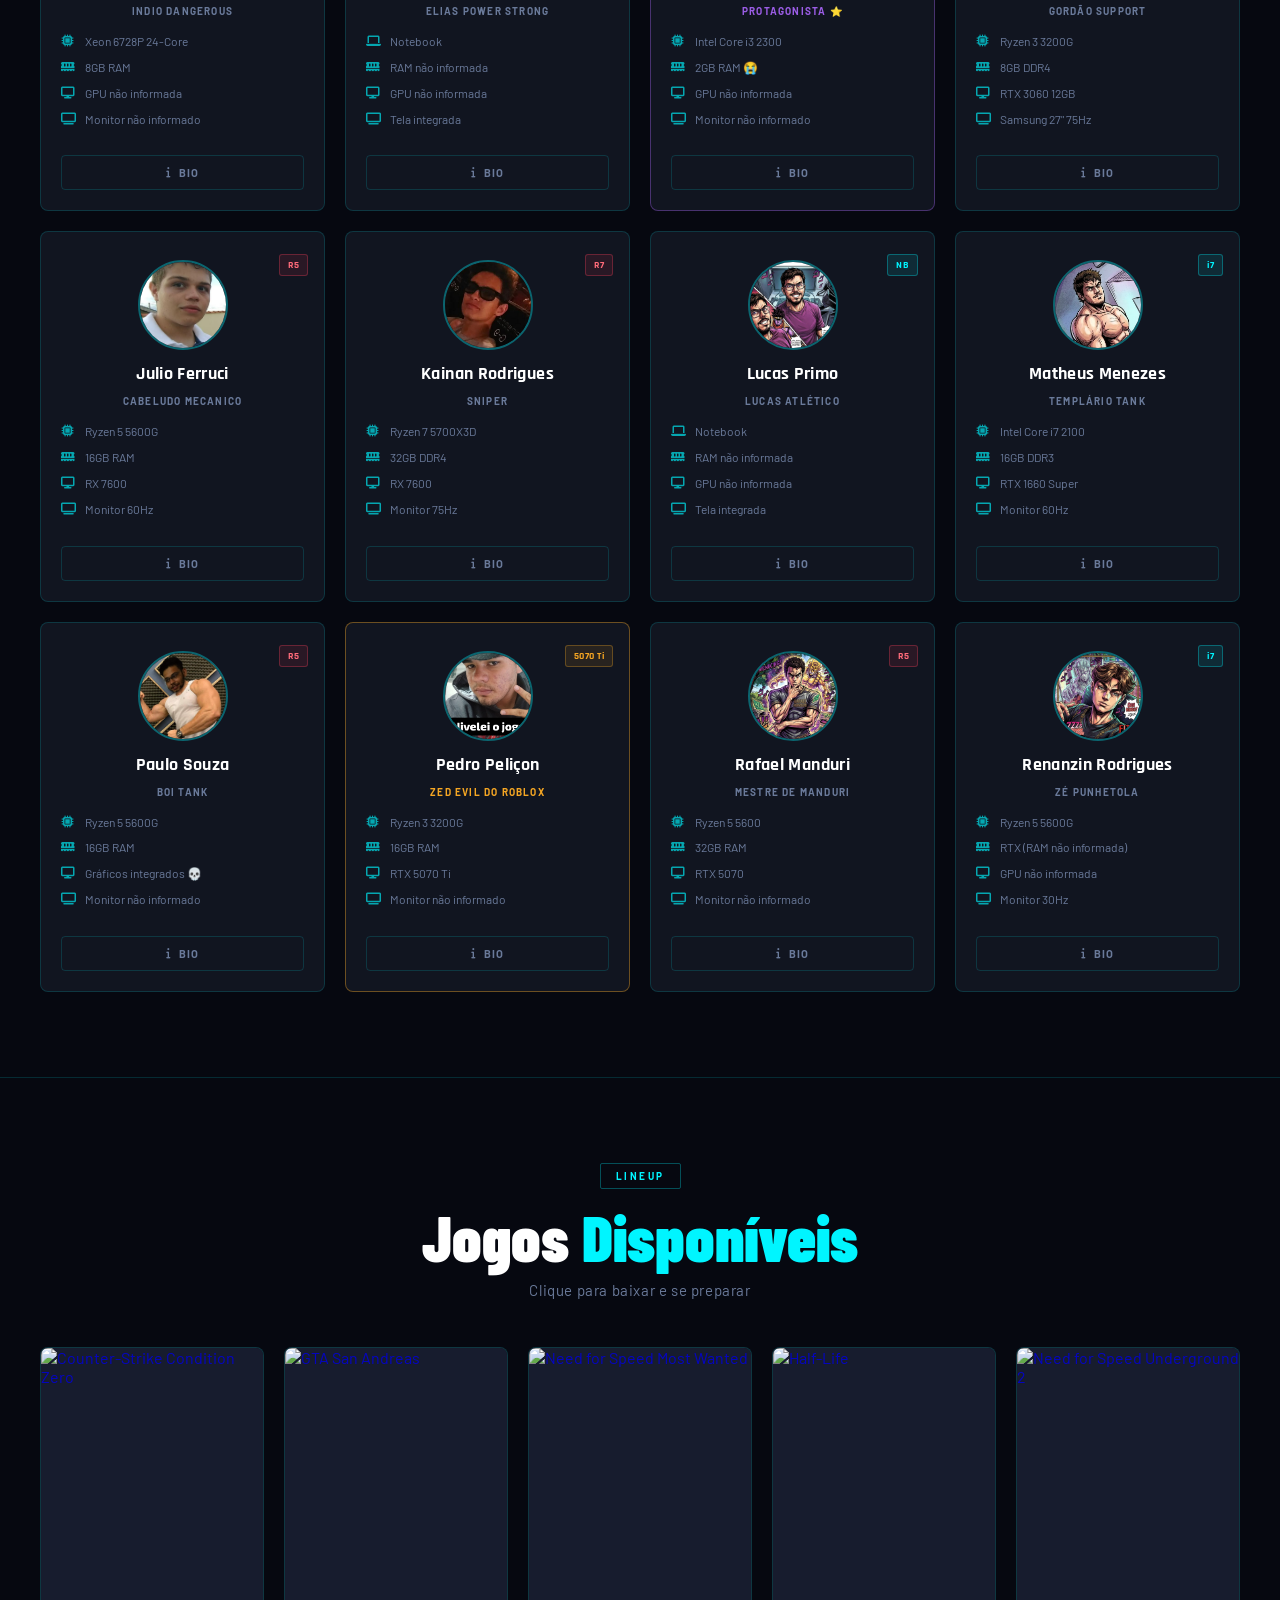
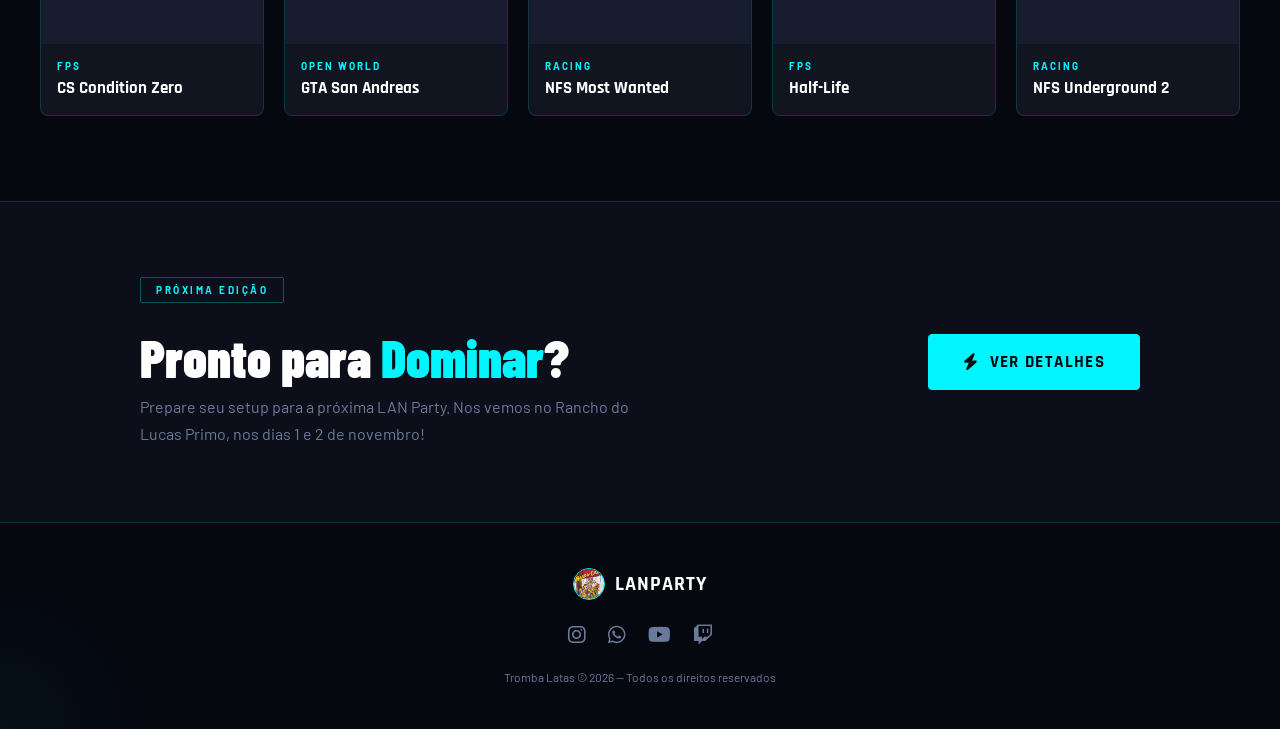
==== commit 1e820085: "feat: update layout" ====
--- a/index.html
+++ b/index.html
@@ -3,538 +3,224 @@
 <head>
   <meta charset="UTF-8">
   <meta name="viewport" content="width=device-width, initial-scale=1.0">
+  <meta name="theme-color" content="#060810">
+  <meta name="description" content="LanParty Tromba Latas: players, jogos, edições e informações do próximo evento.">
   <title>LanParty – Tromba Latas</title>
   <link rel="preconnect" href="https://fonts.googleapis.com">
-  <link href="https://fonts.googleapis.com/css2?family=Rajdhani:wght@400;600;700&family=Barlow:wght@300;400;600&family=Barlow+Condensed:wght@700;900&display=swap" rel="stylesheet">
+  <link href="https://fonts.googleapis.com/css2?family=Rajdhani:wght@400;600;700&family=Barlow:wght@300;400;600;700&family=Barlow+Condensed:wght@700;900&display=swap" rel="stylesheet">
   <link rel="stylesheet" href="https://cdnjs.cloudflare.com/ajax/libs/font-awesome/6.5.0/css/all.min.css">
   <link rel="stylesheet" href="style.css">
 </head>
 <body>
-
-<!-- SCANLINES overlay -->
 <div class="scanlines" aria-hidden="true"></div>
-
-<!-- PARTICLE CANVAS -->
 <canvas id="particles" aria-hidden="true"></canvas>
 
-<!-- HEADER -->
 <header class="header" id="header">
-  <div class="logo">
+  <a class="logo" href="#inicio" aria-label="LanParty - início">
     <img src="assets/logo.jpg" alt="Logo LanParty">
     <span>Lan<span class="accent">Party</span></span>
-  </div>
-  <nav>
+  </a>
+  <nav class="desktop-nav" aria-label="Navegação principal">
     <a href="#sobre">Sobre</a>
     <a href="#players">Players</a>
     <a href="#jogos">Jogos</a>
     <a href="edicoes.html">Edições</a>
     <a href="galeria.html">Galeria</a>
-    <a href="#inscricao" class="btn-nav">
-      <span>Inscrição</span>
-      <i class="fa-solid fa-chevron-right"></i>
-    </a>
+    <a href="#inscricao" class="btn-nav">Inscrição <i class="fa-solid fa-chevron-right"></i></a>
   </nav>
-  <button class="menu-toggle" aria-label="Menu" id="menuToggle">
+  <button class="menu-toggle" aria-label="Abrir menu" aria-expanded="false" aria-controls="mobileNav" id="menuToggle">
     <span></span><span></span><span></span>
   </button>
 </header>
 
-<!-- MOBILE NAV -->
-<div class="mobile-nav" id="mobileNav">
+<nav class="mobile-nav" id="mobileNav" aria-label="Navegação mobile">
   <a href="#sobre">Sobre</a>
   <a href="#players">Players</a>
   <a href="#jogos">Jogos</a>
   <a href="edicoes.html">Edições</a>
   <a href="galeria.html">Galeria</a>
   <a href="#inscricao">Inscrição</a>
-</div>
-
-<!-- HERO -->
-<section class="hero" id="sobre">
-  <div class="hero-bg"></div>
-  <div class="hero-content">
-    <div class="hero-eyebrow">
-      <span class="dot"></span>
-      <span>Evento Ao Vivo</span>
-    </div>
-    <h1 class="hero-title">
-      <span class="line1">LAN PARTY</span>
-      <span class="line2">DA POLACAIDA</span>
-    </h1>
-    <p class="hero-sub">Conecte. Compita. Domine.</p>
-    <div class="hero-cta">
-      <a href="#inscricao" class="btn-primary">
-        <i class="fa-solid fa-bolt"></i>
-        Garantir Vaga
-      </a>
-      <a href="#players" class="btn-ghost">Ver Players</a>
-    </div>
-  </div>
-
-  <div class="hero-stats">
-    <div class="stat">
-      <span class="stat-num" data-target="11">0</span>
-      <span class="stat-label">Players</span>
-    </div>
-    <div class="stat-sep"></div>
-    <div class="stat">
-      <span class="stat-num" data-target="4">0</span>
-      <span class="stat-label">Jogos</span>
-    </div>
-    <div class="stat-sep"></div>
-    <div class="stat">
-      <span class="stat-num" data-target="1">0</span>
-      <span class="stat-label">Evento</span>
-    </div>
-  </div>
-
-  <div class="scroll-hint" aria-hidden="true">
-    <span>scroll</span>
-    <i class="fa-solid fa-chevron-down"></i>
-  </div>
-</section>
-
-<!-- PLAYERS -->
-<section class="section players-section" id="players">
-  <div class="section-header">
-    <span class="section-tag">Competidores</span>
-    <h2 class="section-title">Os <span class="accent">Players</span></h2>
-    <p class="section-sub">Conheça os guerreiros da LAN</p>
-  </div>
-
-  <div class="players-grid">
-
-    <!-- BRENO -->
-    <div class="player-card" data-name="Breno Candido" data-info="F1 rapaziada?" data-role="Indio DAngerous">
-      <div class="card-glow"></div>
-      <div class="card-header">
-        <div class="player-photo">
-          <img src="assets/players/breno.jpg.jpeg" alt="Breno Candido">
-          <div class="photo-ring"></div>
+</nav>
+
+<main id="inicio">
+  <!-- HERO -->
+  <section class="hero" id="sobre">
+    <div class="hero-bg" aria-hidden="true"></div>
+    <div class="hero-content">
+      <div class="hero-eyebrow"><span class="dot"></span><span>Evento da galera</span></div>
+      <h1 class="hero-title">
+        <span class="line1">LAN PARTY</span>
+        <span class="line2">DA POLACAIDA</span>
+      </h1>
+      <p class="hero-sub">Conecte. Compita. Domine.</p>
+      <div class="hero-cta">
+        <a href="#proximo-evento" class="btn-primary"><i class="fa-solid fa-bolt"></i> Próxima edição</a>
+        <a href="#players" class="btn-ghost">Ver players</a>
+      </div>
+    </div>
+    <div class="hero-stats" aria-label="Estatísticas da LAN Party">
+      <div class="stat"><span class="stat-num" data-target="12">0</span><span class="stat-label">Players</span></div>
+      <div class="stat-sep"></div>
+      <div class="stat"><span class="stat-num" data-target="5">0</span><span class="stat-label">Jogos</span></div>
+      <div class="stat-sep"></div>
+      <div class="stat"><span class="stat-num" data-target="7">0</span><span class="stat-label">Edição</span></div>
+    </div>
+    <a class="scroll-hint" href="#proximo-evento" aria-label="Rolar para a próxima edição">
+      <span>scroll</span><i class="fa-solid fa-chevron-down"></i>
+    </a>
+  </section>
+
+  <!-- UPCOMING EVENT -->
+  <section class="event-banner" id="proximo-evento" aria-labelledby="eventTitle">
+    <div class="event-banner-content">
+      <div class="event-banner-info">
+        <span class="event-tag"><span class="event-dot"></span> PRÓXIMO EVENTO</span>
+        <h2 id="eventTitle">7ª EDIÇÃO <span>LAN PARTY</span></h2>
+        <p class="event-location"><i class="fa-solid fa-location-dot"></i> Rancho do Lucas Primo</p>
+        <p class="event-date"><i class="fa-regular fa-calendar"></i> 01 e 02 de novembro de 2026</p>
+      </div>
+      <div class="event-countdown">
+        <span class="countdown-label">CONTAGEM REGRESSIVA</span>
+        <div class="countdown-units" aria-label="Contagem regressiva para o evento">
+          <div class="countdown-unit"><strong id="countdown-days">00</strong><span>DIAS</span></div>
+          <div class="countdown-unit"><strong id="countdown-hours">00</strong><span>HORAS</span></div>
+          <div class="countdown-unit"><strong id="countdown-minutes">00</strong><span>MIN</span></div>
+          <div class="countdown-unit"><strong id="countdown-seconds">00</strong><span>SEG</span></div>
         </div>
-        <div class="player-badge intel">Xeon</div>
-      </div>
-      <div class="card-body">
-        <h3>Breno Candido</h3>
-        <span class="player-role">Indio DAngerous</span>
-        <ul class="specs">
-          <li><i class="fa-solid fa-microchip"></i> Xeon 6728P 24-Core</li>
-          <li><i class="fa-solid fa-memory"></i> 8GB RAM</li>
-          <li><i class="fa-solid fa-display"></i> —</li>
-          <li><i class="fa-solid fa-tv"></i> —</li>
-        </ul>
-      </div>
-      <div class="card-footer">
-        <button class="card-info-btn" data-name="Breno Candido" data-info="F1 rapaziada?">
-          <i class="fa-solid fa-info"></i> Bio
-        </button>
-      </div>
-    </div>
-
-    <!-- ELIAS -->
-    <div class="player-card" data-name="Elias" data-info="Joga no notebook." data-role="Elias Power Strong">
-      <div class="card-glow"></div>
-      <div class="card-header">
-        <div class="player-photo">
-          <img src="assets/players/elias.jpg" alt="Elias">
-          <div class="photo-ring"></div>
-        </div>
-        <div class="player-badge">NB</div>
-      </div>
-      <div class="card-body">
-        <h3>Elias</h3>
-        <span class="player-role">Elias Power Strong</span>
-        <ul class="specs">
-          <li><i class="fa-solid fa-laptop"></i> Notebook</li>
-          <li><i class="fa-solid fa-memory"></i> RAM não informada</li>
-          <li><i class="fa-solid fa-display"></i> GPU não informada</li>
-          <li><i class="fa-solid fa-tv"></i> Tela integrada</li>
-        </ul>
-      </div>
-      <div class="card-footer">
-        <button class="card-info-btn" data-name="Elias" data-info="Joga no notebook.">
-          <i class="fa-solid fa-info"></i> Bio
-        </button>
-      </div>
-    </div>
-
-    <!-- FERNAND -->
-    <div class="player-card protagonist" data-name="Fernand José Costa" data-info="PROTAGONISTA aura + ego = rego🔥🥵" data-role="Protagonista">
-      <div class="card-glow"></div>
-      <div class="card-header">
-        <div class="player-photo">
-          <img src="assets/players/fernando.jpg.jpeg" alt="Fernand José Costa">
-          <div class="photo-ring"></div>
-        </div>
-        <div class="player-badge purple">i3</div>
-      </div>
-      <div class="card-body">
-        <h3>Fernand José Costa</h3>
-        <span class="player-role purple-role">Protagonista ⭐</span>
-        <ul class="specs">
-          <li><i class="fa-solid fa-microchip"></i> Intel Core i3 2300</li>
-          <li><i class="fa-solid fa-memory"></i> 2GB RAM 😭</li>
-          <li><i class="fa-solid fa-display"></i> —</li>
-          <li><i class="fa-solid fa-tv"></i> —</li>
-        </ul>
-      </div>
-      <div class="card-footer">
-        <button class="card-info-btn" data-name="Fernand José Costa" data-info="PROTAGONISTA aura + ego = rego🔥🥵 | aura + protagonismo = autismo😨😨😨😱😱😱💀💀💀☠️☠️">
-          <i class="fa-solid fa-info"></i> Bio
-        </button>
-      </div>
-    </div>
-
-    <!-- JOÃO -->
-    <div class="player-card" data-name="João Camacho" data-info="O mais bonito e esperto" data-role="Gordão Support">
-      <div class="card-glow"></div>
-      <div class="card-header">
-        <div class="player-photo">
-          <img src="assets/players/Joao.jpg (2).jpeg" alt="João Camacho">
-          <div class="photo-ring"></div>
-        </div>
-        <div class="player-badge">R3</div>
-      </div>
-      <div class="card-body">
-        <h3>João Camacho</h3>
-        <span class="player-role">Gordão Support</span>
-        <ul class="specs">
-          <li><i class="fa-solid fa-microchip"></i> Ryzen 3 3200G</li>
-          <li><i class="fa-solid fa-memory"></i> 8GB DDR4</li>
-          <li><i class="fa-solid fa-display"></i> RTX 3060 12GB</li>
-          <li><i class="fa-solid fa-tv"></i> Samsung 27" 75Hz</li>
-        </ul>
-      </div>
-      <div class="card-footer">
-        <button class="card-info-btn" data-name="João Camacho" data-info="O mais bonito e esperto">
-          <i class="fa-solid fa-info"></i> Bio
-        </button>
-      </div>
-    </div>
-
-    <!-- JULIO -->
-    <div class="player-card" data-name="Julio Ferruci" data-info="rebola pros crias" data-role="Cabeludo Mecanico">
-      <div class="card-glow"></div>
-      <div class="card-header">
-        <div class="player-photo">
-          <img src="assets/players/julio.jpg.jpeg" alt="Julio Ferruci">
-          <div class="photo-ring"></div>
-        </div>
-        <div class="player-badge amd">R5</div>
-      </div>
-      <div class="card-body">
-        <h3>Julio Ferruci</h3>
-        <span class="player-role">Cabeludo Mecanico</span>
-        <ul class="specs">
-          <li><i class="fa-solid fa-microchip"></i> Ryzen 5 5600G</li>
-          <li><i class="fa-solid fa-memory"></i> 16GB RAM</li>
-          <li><i class="fa-solid fa-display"></i> RX 7600</li>
-          <li><i class="fa-solid fa-tv"></i> 60Hz</li>
-        </ul>
-      </div>
-      <div class="card-footer">
-        <button class="card-info-btn" data-name="Julio Ferruci" data-info="rebola pros crias">
-          <i class="fa-solid fa-info"></i> Bio
-        </button>
-      </div>
-    </div>
-
-    <!-- KAINAN -->
-    <div class="player-card" data-name="Kainan Rodrigues" data-info="Mira torta" data-role="Sniper">
-      <div class="card-glow"></div>
-      <div class="card-header">
-        <div class="player-photo">
-          <img src="assets/players/kainan.jpg.jpeg" alt="Kainan Rodrigues">
-          <div class="photo-ring"></div>
-        </div>
-        <div class="player-badge amd">R7</div>
-      </div>
-      <div class="card-body">
-        <h3>Kainan Rodrigues</h3>
-        <span class="player-role">Sniper</span>
-        <ul class="specs">
-          <li><i class="fa-solid fa-microchip"></i> Ryzen 7 5700X3D</li>
-          <li><i class="fa-solid fa-memory"></i> 32GB DDR4</li>
-          <li><i class="fa-solid fa-display"></i> RX 7600</li>
-          <li><i class="fa-solid fa-tv"></i> 75Hz</li>
-        </ul>
-      </div>
-      <div class="card-footer">
-        <button class="card-info-btn" data-name="Kainan Rodrigues" data-info="Mira torta">
-          <i class="fa-solid fa-info"></i> Bio
-        </button>
-      </div>
-    </div>
-
-    <!-- LUCAS PRIMO -->
-    <div class="player-card" data-name="Lucas Primo" data-info="Joga no notebook." data-role="Lucas Atlético">
-      <div class="card-glow"></div>
-      <div class="card-header">
-        <div class="player-photo">
-          <img src="assets/players/lucas-primo.jpg" alt="Lucas Primo">
-          <div class="photo-ring"></div>
-        </div>
-        <div class="player-badge">NB</div>
-      </div>
-      <div class="card-body">
-        <h3>Lucas Primo</h3>
-        <span class="player-role">Lucas Atlético</span>
-        <ul class="specs">
-          <li><i class="fa-solid fa-laptop"></i> Notebook</li>
-          <li><i class="fa-solid fa-memory"></i> RAM não informada</li>
-          <li><i class="fa-solid fa-display"></i> GPU não informada</li>
-          <li><i class="fa-solid fa-tv"></i> Tela integrada</li>
-        </ul>
-      </div>
-      <div class="card-footer">
-        <button class="card-info-btn" data-name="Lucas Primo" data-info="Joga no notebook.">
-          <i class="fa-solid fa-info"></i> Bio
-        </button>
-      </div>
-    </div>
-
-    <!-- MATHEUS -->
-    <div class="player-card" data-name="Matheus Menezes" data-info="Tudo eu tudo eu tudo eu" data-role="Templário Tank">
-      <div class="card-glow"></div>
-      <div class="card-header">
-        <div class="player-photo">
-          <img src="assets/players/matheus.jpg" alt="Matheus Menezes">
-          <div class="photo-ring"></div>
-        </div>
-        <div class="player-badge">i7</div>
-      </div>
-      <div class="card-body">
-        <h3>Matheus Menezes</h3>
-        <span class="player-role">Templário Tank</span>
-        <ul class="specs">
-          <li><i class="fa-solid fa-microchip"></i> Intel Core i7 2100</li>
-          <li><i class="fa-solid fa-memory"></i> 16GB DDR3</li>
-          <li><i class="fa-solid fa-display"></i> RTX 1660 Super</li>
-          <li><i class="fa-solid fa-tv"></i> 60Hz</li>
-        </ul>
-      </div>
-      <div class="card-footer">
-        <button class="card-info-btn" data-name="Matheus Menezes" data-info="Tudo eu tudo eu tudo eu">
-          <i class="fa-solid fa-info"></i> Bio
-        </button>
-      </div>
-    </div>
-
-    <!-- PAULO -->
-    <div class="player-card" data-name="Paulo Souza" data-info="o boi" data-role="Boi Tank">
-      <div class="card-glow"></div>
-      <div class="card-header">
-        <div class="player-photo">
-          <img src="assets/players/paulo.jpg.jpeg" alt="Paulo Souza">
-          <div class="photo-ring"></div>
-        </div>
-        <div class="player-badge amd">R5</div>
-      </div>
-      <div class="card-body">
-        <h3>Paulo Souza</h3>
-        <span class="player-role">Boi Tank</span>
-        <ul class="specs">
-          <li><i class="fa-solid fa-microchip"></i> Ryzen 5 5600G</li>
-          <li><i class="fa-solid fa-memory"></i> 16GB RAM</li>
-          <li><i class="fa-solid fa-display"></i> Integrada 💀</li>
-          <li><i class="fa-solid fa-tv"></i> —</li>
-        </ul>
-      </div>
-      <div class="card-footer">
-        <button class="card-info-btn" data-name="Paulo Souza" data-info="o boi">
-          <i class="fa-solid fa-info"></i> Bio
-        </button>
-      </div>
-    </div>
-
-    <!-- PEDRO -->
-    <div class="player-card" data-name="Pedro Peliçon" data-info="SATURNIO" data-role="ZED EVIL do roblox">
-      <div class="card-glow"></div>
-      <div class="card-header">
-        <div class="player-photo">
-          <img src="assets/players/pedro.jpg.jpeg" alt="Pedro Peliçon">
-          <div class="photo-ring"></div>
-        </div>
-        <div class="player-badge gold">5070Ti</div>
-      </div>
-      <div class="card-body">
-        <h3>Pedro Peliçon</h3>
-        <span class="player-role">ZED EVIL do roblox</span>
-        <ul class="specs">
-          <li><i class="fa-solid fa-microchip"></i> Ryzen 3 3200G</li>
-          <li><i class="fa-solid fa-memory"></i> 16GB RAM</li>
-          <li><i class="fa-solid fa-display"></i> RTX 5070 Ti</li>
-          <li><i class="fa-solid fa-tv"></i> —</li>
-        </ul>
-      </div>
-      <div class="card-footer">
-        <button class="card-info-btn" data-name="Pedro Peliçon" data-info="SATURNIO">
-          <i class="fa-solid fa-info"></i> Bio
-        </button>
-      </div>
-    </div>
-
-    <!-- RAFAEL MANDURI -->
-    <div class="player-card" data-name="Rafael Manduri" data-info="Ryzen 5 5600, RTX 5070 e 32GB de RAM." data-role="Fragger">
-      <div class="card-glow"></div>
-      <div class="card-header">
-        <div class="player-photo">
-          <img src="assets/players/rafael-manduri.jpg" alt="Rafael Manduri">
-          <div class="photo-ring"></div>
-        </div>
-        <div class="player-badge amd">R5</div>
-      </div>
-      <div class="card-body">
-        <h3>Rafael Manduri</h3>
-        <span class="player-role">Mestre de Manduri</span>
-        <ul class="specs">
-          <li><i class="fa-solid fa-microchip"></i> Ryzen 5 5600</li>
-          <li><i class="fa-solid fa-memory"></i> 32GB RAM</li>
-          <li><i class="fa-solid fa-display"></i> RTX 5070</li>
-          <li><i class="fa-solid fa-tv"></i> Monitor não informado</li>
-        </ul>
-      </div>
-      <div class="card-footer">
-        <button class="card-info-btn" data-name="Rafael Manduri" data-info="Ryzen 5 5600, RTX 5070 e 32GB de RAM.">
-          <i class="fa-solid fa-info"></i> Bio
-        </button>
-      </div>
-    </div>
-
-    <!-- RENANZIN -->
-    <div class="player-card" data-name="Renanzin Rodrigues" data-info="Tudo eu tudo eu tudo eu" data-role="Zé Punhetola">
-      <div class="card-glow"></div>
-      <div class="card-header">
-        <div class="player-photo">
-          <img src="assets/players/renanzin.png" alt="Renanzin Rodrigues">
-          <div class="photo-ring"></div>
-        </div>
-        <div class="player-badge">i7</div>
-      </div>
-      <div class="card-body">
-        <h3>Renanzin Rodrigues</h3>
-        <span class="player-role">Zé Punhetola</span>
-        <ul class="specs">
-          <li><i class="fa-solid fa-microchip"></i> Ryzen 5 5600G</li>
-          <li><i class="fa-solid fa-memory"></i> RTX</li>
-          <li><i class="fa-solid fa-display"></i></li>
-          <li><i class="fa-solid fa-tv"></i> 30H\</li>
-        </ul>
-      </div>
-      <div class="card-footer">
-        <button class="card-info-btn" data-name="Renanzin Rodrigues" data-info="Tudo eu tudo eu tudo eu">
-          <i class="fa-solid fa-info"></i> Bio
-        </button>
-      </div>
-    </div>
-
-  </div>
-
-
-<!-- GAMES -->
-<section class="section games-section" id="jogos">
-  <div class="section-header">
-    <span class="section-tag">Lineup</span>
-    <h2 class="section-title">Jogos <span class="accent">Disponíveis</span></h2>
-    <p class="section-sub">Clique para baixar e se preparar</p>
-  </div>
-
-  <div class="games-grid">
-
-    <a href="https://github.com/Proton-Bits/LanParty/releases/download/download/Condition.Zero.rar" target="_blank" class="game-card">
-      <div class="game-img-wrap">
-        <img src="https://images.steamusercontent.com/ugc/177163026759059636/861CFB9A4429EF934F1BACFB34AF1249595F7A2E/" alt="CS Condition Zero">
-        <div class="game-overlay">
-          <i class="fa-solid fa-download"></i>
-          <span>Download</span>
-        </div>
-      </div>
-      <div class="game-info">
-        <span class="game-genre">FPS</span>
-        <p class="game-name">CS Condition Zero</p>
-      </div>
-    </a>
-
-    <a href="#" target="_blank" class="game-card">
-      <div class="game-img-wrap">
-        <img src="https://encrypted-tbn0.gstatic.com/images?q=tbn:ANd9GcS3vWcDnlSbmaQAITgTONmt0dWcAxg4LLGQEA&s" alt="GTA San Andreas">
-        <div class="game-overlay">
-          <i class="fa-solid fa-download"></i>
-          <span>Download</span>
-        </div>
-      </div>
-      <div class="game-info">
-        <span class="game-genre">Open World</span>
-        <p class="game-name">GTA San Andreas</p>
-      </div>
-    </a>
-
-    <a href="#" target="_blank" class="game-card">
-      <div class="game-img-wrap">
-        <img src="https://encrypted-tbn0.gstatic.com/images?q=tbn:ANd9GcQz-0uCK_P8Upg-6qFxErPWlKU2PZCyBMVpuw&s" alt="Need For Speed Most Wanted">
-        <div class="game-overlay">
-          <i class="fa-solid fa-download"></i>
-          <span>Download</span>
-        </div>
-      </div>
-      <div class="game-info">
-        <span class="game-genre">Racing</span>
-        <p class="game-name">NFS Most Wanted</p>
-      </div>
-    </a>
-
-    <a href="https://github.com/Proton-Bits/LanParty/releases/download/download/Condition.Zero.rar" target="_blank" class="game-card">
-      <div class="game-img-wrap">
-        <img src="https://encrypted-tbn0.gstatic.com/images?q=tbn:ANd9GcTRzQAjERqtIoGSWRGqsbe4czaywkbJVbRcOQ&s" alt="Half Life">
-        <div class="game-overlay">
-          <i class="fa-solid fa-download"></i>
-          <span>Download</span>
-        </div>
-      </div>
-      <div class="game-info">
-        <span class="game-genre">FPS</span>
-        <p class="game-name">Half Life</p>
-      </div>
-    </a>
-
-        <a href="https://github.com/Proton-Bits/LanParty/releases/download/nfs/NFS2.rar" target="_blank" class="game-card">
-      <div class="game-img-wrap">
-        <img src="https://cdn2.steamgriddb.com/grid/8053fed4462ef4bb1b3d76e8ed78ef1c.png" alt="NFS Underground 2">
-        <div class="game-overlay">
-          <i class="fa-solid fa-download"></i>
-          <span>Download</span>
-        </div>
-      </div>
-      <div class="game-info">
-        <span class="game-genre">Racing</span>
-        <p class="game-name">NFS Underground 2</p>
-      </div>
-    </a>
-
-  </div>
-</section>
-
-<!-- CTA INSCRICAO -->
-<section class="cta-section" id="inscricao">
-  <div class="cta-inner">
-    <div class="cta-text">
-      <span class="section-tag">Vagas Limitadas</span>
-      <h2>Pronto para <span class="accent">Dominar</span>?</h2>
-      <p>Garanta seu spot no maior evento LAN da galera. Traga seu setup, traga seu jogo.</p>
-    </div>
-    <a href="#" class="btn-primary large">
-      <i class="fa-solid fa-bolt"></i>
-      Fazer Inscrição
-    </a>
-  </div>
-</section>
-
-<!-- FOOTER -->
+        <p class="countdown-status" id="countdown-status">Prepare seu setup.</p>
+      </div>
+    </div>
+  </section>
+
+  <!-- PLAYERS -->
+  <section class="section players-section" id="players">
+    <div class="section-header">
+      <span class="section-tag">Competidores</span>
+      <h2 class="section-title">Os <span class="accent">Players</span></h2>
+      <p class="section-sub">Conheça os guerreiros da LAN</p>
+    </div>
+
+    <div class="players-grid">
+      <article class="player-card" data-name="Breno Candido" data-info="F1 rapaziada?" data-role="Indio DAngerous">
+        <div class="card-glow"></div><div class="card-header"><div class="player-photo"><img src="assets/players/breno.jpg.jpeg" alt="Breno Candido" loading="lazy"><div class="photo-ring"></div></div><span class="player-badge intel">Xeon</span></div>
+        <div class="card-body"><h3>Breno Candido</h3><span class="player-role">Indio DAngerous</span><ul class="specs"><li><i class="fa-solid fa-microchip"></i> Xeon 6728P 24-Core</li><li><i class="fa-solid fa-memory"></i> 8GB RAM</li><li><i class="fa-solid fa-display"></i> GPU não informada</li><li><i class="fa-solid fa-tv"></i> Monitor não informado</li></ul></div>
+        <div class="card-footer"><button class="card-info-btn" data-name="Breno Candido" data-info="F1 rapaziada?"><i class="fa-solid fa-info"></i> Bio</button></div>
+      </article>
+
+      <article class="player-card" data-name="Elias" data-info="Joga no notebook." data-role="Elias Power Strong">
+        <div class="card-glow"></div><div class="card-header"><div class="player-photo"><img src="assets/players/elias.jpg" alt="Elias" loading="lazy"><div class="photo-ring"></div></div><span class="player-badge">NB</span></div>
+        <div class="card-body"><h3>Elias</h3><span class="player-role">Elias Power Strong</span><ul class="specs"><li><i class="fa-solid fa-laptop"></i> Notebook</li><li><i class="fa-solid fa-memory"></i> RAM não informada</li><li><i class="fa-solid fa-display"></i> GPU não informada</li><li><i class="fa-solid fa-tv"></i> Tela integrada</li></ul></div>
+        <div class="card-footer"><button class="card-info-btn" data-name="Elias" data-info="Joga no notebook."><i class="fa-solid fa-info"></i> Bio</button></div>
+      </article>
+
+      <article class="player-card protagonist" data-name="Fernand José Costa" data-info="PROTAGONISTA aura + ego = rego 🔥🥵" data-role="Protagonista">
+        <div class="card-glow"></div><div class="card-header"><div class="player-photo"><img src="assets/players/fernando.jpg.jpeg" alt="Fernand José Costa" loading="lazy"><div class="photo-ring"></div></div><span class="player-badge purple">i3</span></div>
+        <div class="card-body"><h3>Fernand José Costa</h3><span class="player-role purple-role">Protagonista ⭐</span><ul class="specs"><li><i class="fa-solid fa-microchip"></i> Intel Core i3 2300</li><li><i class="fa-solid fa-memory"></i> 2GB RAM 😭</li><li><i class="fa-solid fa-display"></i> GPU não informada</li><li><i class="fa-solid fa-tv"></i> Monitor não informado</li></ul></div>
+        <div class="card-footer"><button class="card-info-btn" data-name="Fernand José Costa" data-info="PROTAGONISTA aura + ego = rego 🔥🥵 | aura + protagonismo = autismo 😨😱💀"><i class="fa-solid fa-info"></i> Bio</button></div>
+      </article>
+
+      <article class="player-card" data-name="João Camacho" data-info="O mais bonito e esperto" data-role="Gordão Support">
+        <div class="card-glow"></div><div class="card-header"><div class="player-photo"><img src="assets/players/Joao.jpg (2).jpeg" alt="João Camacho" loading="lazy"><div class="photo-ring"></div></div><span class="player-badge">R3</span></div>
+        <div class="card-body"><h3>João Camacho</h3><span class="player-role">Gordão Support</span><ul class="specs"><li><i class="fa-solid fa-microchip"></i> Ryzen 3 3200G</li><li><i class="fa-solid fa-memory"></i> 8GB DDR4</li><li><i class="fa-solid fa-display"></i> RTX 3060 12GB</li><li><i class="fa-solid fa-tv"></i> Samsung 27&quot; 75Hz</li></ul></div>
+        <div class="card-footer"><button class="card-info-btn" data-name="João Camacho" data-info="O mais bonito e esperto"><i class="fa-solid fa-info"></i> Bio</button></div>
+      </article>
+
+      <article class="player-card" data-name="Julio Ferruci" data-info="rebola pros crias" data-role="Cabeludo Mecanico">
+        <div class="card-glow"></div><div class="card-header"><div class="player-photo"><img src="assets/players/julio.jpg.jpeg" alt="Julio Ferruci" loading="lazy"><div class="photo-ring"></div></div><span class="player-badge amd">R5</span></div>
+        <div class="card-body"><h3>Julio Ferruci</h3><span class="player-role">Cabeludo Mecanico</span><ul class="specs"><li><i class="fa-solid fa-microchip"></i> Ryzen 5 5600G</li><li><i class="fa-solid fa-memory"></i> 16GB RAM</li><li><i class="fa-solid fa-display"></i> RX 7600</li><li><i class="fa-solid fa-tv"></i> Monitor 60Hz</li></ul></div>
+        <div class="card-footer"><button class="card-info-btn" data-name="Julio Ferruci" data-info="rebola pros crias"><i class="fa-solid fa-info"></i> Bio</button></div>
+      </article>
+
+      <article class="player-card" data-name="Kainan Rodrigues" data-info="Mira torta" data-role="Sniper">
+        <div class="card-glow"></div><div class="card-header"><div class="player-photo"><img src="assets/players/kainan.jpg.jpeg" alt="Kainan Rodrigues" loading="lazy"><div class="photo-ring"></div></div><span class="player-badge amd">R7</span></div>
+        <div class="card-body"><h3>Kainan Rodrigues</h3><span class="player-role">Sniper</span><ul class="specs"><li><i class="fa-solid fa-microchip"></i> Ryzen 7 5700X3D</li><li><i class="fa-solid fa-memory"></i> 32GB DDR4</li><li><i class="fa-solid fa-display"></i> RX 7600</li><li><i class="fa-solid fa-tv"></i> Monitor 75Hz</li></ul></div>
+        <div class="card-footer"><button class="card-info-btn" data-name="Kainan Rodrigues" data-info="Mira torta"><i class="fa-solid fa-info"></i> Bio</button></div>
+      </article>
+
+      <article class="player-card" data-name="Lucas Primo" data-info="Joga no notebook." data-role="Lucas Atlético">
+        <div class="card-glow"></div><div class="card-header"><div class="player-photo"><img src="assets/players/lucas-primo.jpg" alt="Lucas Primo" loading="lazy"><div class="photo-ring"></div></div><span class="player-badge">NB</span></div>
+        <div class="card-body"><h3>Lucas Primo</h3><span class="player-role">Lucas Atlético</span><ul class="specs"><li><i class="fa-solid fa-laptop"></i> Notebook</li><li><i class="fa-solid fa-memory"></i> RAM não informada</li><li><i class="fa-solid fa-display"></i> GPU não informada</li><li><i class="fa-solid fa-tv"></i> Tela integrada</li></ul></div>
+        <div class="card-footer"><button class="card-info-btn" data-name="Lucas Primo" data-info="Joga no notebook."><i class="fa-solid fa-info"></i> Bio</button></div>
+      </article>
+
+      <article class="player-card" data-name="Matheus Menezes" data-info="Tudo eu tudo eu tudo eu" data-role="Templário Tank">
+        <div class="card-glow"></div><div class="card-header"><div class="player-photo"><img src="assets/players/matheus.jpg" alt="Matheus Menezes" loading="lazy"><div class="photo-ring"></div></div><span class="player-badge">i7</span></div>
+        <div class="card-body"><h3>Matheus Menezes</h3><span class="player-role">Templário Tank</span><ul class="specs"><li><i class="fa-solid fa-microchip"></i> Intel Core i7 2100</li><li><i class="fa-solid fa-memory"></i> 16GB DDR3</li><li><i class="fa-solid fa-display"></i> RTX 1660 Super</li><li><i class="fa-solid fa-tv"></i> Monitor 60Hz</li></ul></div>
+        <div class="card-footer"><button class="card-info-btn" data-name="Matheus Menezes" data-info="Tudo eu tudo eu tudo eu"><i class="fa-solid fa-info"></i> Bio</button></div>
+      </article>
+
+      <article class="player-card" data-name="Paulo Souza" data-info="o boi" data-role="Boi Tank">
+        <div class="card-glow"></div><div class="card-header"><div class="player-photo"><img src="assets/players/paulo.jpg.jpeg" alt="Paulo Souza" loading="lazy"><div class="photo-ring"></div></div><span class="player-badge amd">R5</span></div>
+        <div class="card-body"><h3>Paulo Souza</h3><span class="player-role">Boi Tank</span><ul class="specs"><li><i class="fa-solid fa-microchip"></i> Ryzen 5 5600G</li><li><i class="fa-solid fa-memory"></i> 16GB RAM</li><li><i class="fa-solid fa-display"></i> Gráficos integrados 💀</li><li><i class="fa-solid fa-tv"></i> Monitor não informado</li></ul></div>
+        <div class="card-footer"><button class="card-info-btn" data-name="Paulo Souza" data-info="o boi"><i class="fa-solid fa-info"></i> Bio</button></div>
+      </article>
+
+      <article class="player-card featured" data-name="Pedro Peliçon" data-info="SATURNIO" data-role="ZED EVIL do roblox">
+        <div class="card-glow"></div><div class="card-header"><div class="player-photo"><img src="assets/players/pedro.jpg.jpeg" alt="Pedro Peliçon" loading="lazy"><div class="photo-ring"></div></div><span class="player-badge gold">5070 Ti</span></div>
+        <div class="card-body"><h3>Pedro Peliçon</h3><span class="player-role gold-role">ZED EVIL do roblox</span><ul class="specs"><li><i class="fa-solid fa-microchip"></i> Ryzen 3 3200G</li><li><i class="fa-solid fa-memory"></i> 16GB RAM</li><li><i class="fa-solid fa-display"></i> RTX 5070 Ti</li><li><i class="fa-solid fa-tv"></i> Monitor não informado</li></ul></div>
+        <div class="card-footer"><button class="card-info-btn" data-name="Pedro Peliçon" data-info="SATURNIO"><i class="fa-solid fa-info"></i> Bio</button></div>
+      </article>
+
+      <article class="player-card" data-name="Rafael Manduri" data-info="Ryzen 5 5600, RTX 5070 e 32GB de RAM." data-role="Mestre de Manduri">
+        <div class="card-glow"></div><div class="card-header"><div class="player-photo"><img src="assets/players/rafael-manduri.jpg" alt="Rafael Manduri" loading="lazy"><div class="photo-ring"></div></div><span class="player-badge amd">R5</span></div>
+        <div class="card-body"><h3>Rafael Manduri</h3><span class="player-role">Mestre de Manduri</span><ul class="specs"><li><i class="fa-solid fa-microchip"></i> Ryzen 5 5600</li><li><i class="fa-solid fa-memory"></i> 32GB RAM</li><li><i class="fa-solid fa-display"></i> RTX 5070</li><li><i class="fa-solid fa-tv"></i> Monitor não informado</li></ul></div>
+        <div class="card-footer"><button class="card-info-btn" data-name="Rafael Manduri" data-info="Ryzen 5 5600, RTX 5070 e 32GB de RAM."><i class="fa-solid fa-info"></i> Bio</button></div>
+      </article>
+
+      <article class="player-card" data-name="Renanzin Rodrigues" data-info="Tudo eu tudo eu tudo eu" data-role="Zé Punhetola">
+        <div class="card-glow"></div><div class="card-header"><div class="player-photo"><img src="assets/players/renanzin.png" alt="Renanzin Rodrigues" loading="lazy"><div class="photo-ring"></div></div><span class="player-badge">i7</span></div>
+        <div class="card-body"><h3>Renanzin Rodrigues</h3><span class="player-role">Zé Punhetola</span><ul class="specs"><li><i class="fa-solid fa-microchip"></i> Ryzen 5 5600G</li><li><i class="fa-solid fa-memory"></i> RTX (RAM não informada)</li><li><i class="fa-solid fa-display"></i> GPU não informada</li><li><i class="fa-solid fa-tv"></i> Monitor 30Hz</li></ul></div>
+        <div class="card-footer"><button class="card-info-btn" data-name="Renanzin Rodrigues" data-info="Tudo eu tudo eu tudo eu"><i class="fa-solid fa-info"></i> Bio</button></div>
+      </article>
+    </div>
+  </section>
+
+  <!-- GAMES -->
+  <section class="section games-section" id="jogos">
+    <div class="section-header">
+      <span class="section-tag">Lineup</span>
+      <h2 class="section-title">Jogos <span class="accent">Disponíveis</span></h2>
+      <p class="section-sub">Clique para baixar e se preparar</p>
+    </div>
+    <div class="games-grid">
+      <a href="https://github.com/Proton-Bits/LanParty/releases/download/download/Condition.Zero.rar" target="_blank" rel="noopener noreferrer" class="game-card">
+        <div class="game-img-wrap"><img src="https://images.steamusercontent.com/ugc/177163026759059636/861CFB9A4429EF934F1BACFB34AF1249595F7A2E/" alt="Counter-Strike Condition Zero" loading="lazy"><div class="game-overlay"><i class="fa-solid fa-download"></i><span>Download</span></div></div>
+        <div class="game-info"><span class="game-genre">FPS</span><p class="game-name">CS Condition Zero</p></div>
+      </a>
+      <a href="#" class="game-card game-card-disabled" aria-label="GTA San Andreas: link de download ainda não definido">
+        <div class="game-img-wrap"><img src="https://encrypted-tbn0.gstatic.com/images?q=tbn:ANd9GcS3vWcDnlSbmaQAITgTONmt0dWcAxg4LLGQEA&amp;s" alt="GTA San Andreas" loading="lazy"><div class="game-overlay"><i class="fa-solid fa-clock"></i><span>Em breve</span></div></div>
+        <div class="game-info"><span class="game-genre">Open World</span><p class="game-name">GTA San Andreas</p></div>
+      </a>
+      <a href="#" class="game-card game-card-disabled" aria-label="Need for Speed Most Wanted: link de download ainda não definido">
+        <div class="game-img-wrap"><img src="https://encrypted-tbn0.gstatic.com/images?q=tbn:ANd9GcQz-0uCK_P8Upg-6qFxErPWlKU2PZCyBMVpuw&amp;s" alt="Need for Speed Most Wanted" loading="lazy"><div class="game-overlay"><i class="fa-solid fa-clock"></i><span>Em breve</span></div></div>
+        <div class="game-info"><span class="game-genre">Racing</span><p class="game-name">NFS Most Wanted</p></div>
+      </a>
+      <a href="https://github.com/Proton-Bits/LanParty/releases/download/download/Condition.Zero.rar" target="_blank" rel="noopener noreferrer" class="game-card">
+        <div class="game-img-wrap"><img src="https://encrypted-tbn0.gstatic.com/images?q=tbn:ANd9GcTRzQAjERqtIoGSWRGqsbe4czaywkbJVbRcOQ&amp;s" alt="Half-Life" loading="lazy"><div class="game-overlay"><i class="fa-solid fa-download"></i><span>Download</span></div></div>
+        <div class="game-info"><span class="game-genre">FPS</span><p class="game-name">Half-Life</p></div>
+      </a>
+      <a href="https://github.com/Proton-Bits/LanParty/releases/download/nfs/NFS2.rar" target="_blank" rel="noopener noreferrer" class="game-card">
+        <div class="game-img-wrap"><img src="https://cdn2.steamgriddb.com/grid/8053fed4462ef4bb1b3d76e8ed78ef1c.png" alt="Need for Speed Underground 2" loading="lazy"><div class="game-overlay"><i class="fa-solid fa-download"></i><span>Download</span></div></div>
+        <div class="game-info"><span class="game-genre">Racing</span><p class="game-name">NFS Underground 2</p></div>
+      </a>
+    </div>
+  </section>
+
+  <!-- CTA -->
+  <section class="cta-section" id="inscricao">
+    <div class="cta-inner">
+      <div class="cta-text">
+        <span class="section-tag">Próxima edição</span>
+        <h2>Pronto para <span class="accent">Dominar</span>?</h2>
+        <p>Prepare seu setup para a próxima LAN Party. Nos vemos no Rancho do Lucas Primo, nos dias 1 e 2 de novembro!</p>
+      </div>
+      <a href="#proximo-evento" class="btn-primary large"><i class="fa-solid fa-bolt"></i> Ver detalhes</a>
+    </div>
+  </section>
+</main>
+
 <footer class="footer">
-  <div class="footer-logo">
-    <img src="assets/logo.jpg" alt="Logo">
-    <span>LanParty</span>
-  </div>
+  <a class="footer-logo" href="#inicio"><img src="assets/logo.jpg" alt=""><span>LanParty</span></a>
   <div class="footer-social">
     <a href="#" aria-label="Instagram"><i class="fa-brands fa-instagram"></i></a>
     <a href="#" aria-label="WhatsApp"><i class="fa-brands fa-whatsapp"></i></a>
@@ -544,20 +230,59 @@
   <p class="footer-copy">Tromba Latas © <span id="year"></span> — Todos os direitos reservados</p>
 </footer>
 
-<!-- MODAL -->
-<div class="modal-overlay" id="modal" role="dialog" aria-modal="true" aria-hidden="true">
+<!-- MODAL PLAYER -->
+<div class="modal-overlay" id="modal" role="dialog" aria-modal="true" aria-hidden="true" aria-labelledby="modalName">
   <div class="modal-box">
-    <button class="modal-close" id="modalClose" aria-label="Fechar">
-      <i class="fa-solid fa-xmark"></i>
-    </button>
-    <div class="modal-avatar">
-      <img id="modalImg" src="" alt="">
-    </div>
+    <button class="modal-close" id="modalClose" aria-label="Fechar"><i class="fa-solid fa-xmark"></i></button>
+    <div class="modal-avatar"><img id="modalImg" src="" alt=""></div>
     <h3 id="modalName"></h3>
     <p id="modalInfo"></p>
   </div>
 </div>
 
+<script>
+  // Contagem regressiva: horário local do navegador. O evento começa em 01/11/2026.
+  (() => {
+    const eventStart = new Date(2026, 10, 1, 0, 0, 0);
+    const eventEnd = new Date(2026, 10, 3, 0, 0, 0);
+    const status = document.getElementById('countdown-status');
+    const units = ['days', 'hours', 'minutes', 'seconds'];
+
+    function updateCountdown() {
+      const now = new Date();
+
+      if (now >= eventEnd) {
+        status.textContent = '7ª edição encerrada.';
+        units.forEach(unit => {
+          document.getElementById(`countdown-${unit}`).textContent = '00';
+        });
+        return;
+      }
+
+      if (now >= eventStart) {
+        status.textContent = 'Evento em andamento!';
+      } else {
+        status.textContent = 'Prepare seu setup.';
+      }
+
+      const remaining = Math.max(0, eventStart - now);
+      const values = {
+        days: Math.floor(remaining / 86400000),
+        hours: Math.floor((remaining % 86400000) / 3600000),
+        minutes: Math.floor((remaining % 3600000) / 60000),
+        seconds: Math.floor((remaining % 60000) / 1000)
+      };
+
+      units.forEach(unit => {
+        document.getElementById(`countdown-${unit}`).textContent =
+          String(values[unit]).padStart(2, '0');
+      });
+    }
+
+    updateCountdown();
+    setInterval(updateCountdown, 1000);
+  })();
+</script>
 <script src="script.js"></script>
 </body>
-</html>+</html>
--- a/style.css
+++ b/style.css
@@ -1,703 +1,343 @@
 /* ===== RESET & BASE ===== */
 *, *::before, *::after { box-sizing: border-box; margin: 0; padding: 0; }
-
 :root {
-  --cyan:    #00f5ff;
-  --violet:  #9b5de5;
-  --dark:    #060810;
-  --dark2:   #0c0f1a;
-  --dark3:   #111520;
-  --dark4:   #171c2e;
-  --border:  rgba(0,245,255,0.15);
-  --border2: rgba(0,245,255,0.35);
-  --text:    #c8d4e8;
-  --text2:   #6a7a9a;
-  --gold:    #f5a623;
-  --red:     #ff3f5b;
-}
-
-html { scroll-behavior: smooth; }
-
+  --cyan: #00f5ff;
+  --violet: #9b5de5;
+  --dark: #060810;
+  --dark2: #0c0f1a;
+  --dark3: #111520;
+  --dark4: #171c2e;
+  --border: rgba(0,245,255,.15);
+  --border2: rgba(0,245,255,.35);
+  --text: #c8d4e8;
+  --text2: #6a7a9a;
+  --gold: #f5a623;
+  --red: #ff3f5b;
+}
+html { scroll-behavior: smooth; scroll-padding-top: 82px; }
 body {
+  min-width: 320px;
   font-family: 'Barlow', sans-serif;
   background: var(--dark);
   color: var(--text);
   overflow-x: hidden;
   cursor: default;
 }
-
-/* ===== SCANLINES ===== */
+img { max-width: 100%; }
+button, a { -webkit-tap-highlight-color: transparent; }
+a:focus-visible, button:focus-visible { outline: 2px solid var(--cyan); outline-offset: 4px; }
+.accent { color: var(--cyan); }
+
+/* ===== SCANLINES & PARTICLES ===== */
 .scanlines {
-  pointer-events: none;
-  position: fixed;
-  inset: 0;
-  z-index: 9999;
-  background: repeating-linear-gradient(
-    0deg,
-    transparent,
-    transparent 2px,
-    rgba(0,0,0,0.06) 2px,
-    rgba(0,0,0,0.06) 4px
-  );
-}
-
-/* ===== PARTICLES CANVAS ===== */
-#particles {
-  position: fixed;
-  inset: 0;
-  z-index: 0;
-  pointer-events: none;
-}
-
-/* ===== TYPOGRAPHY ===== */
-.accent { color: var(--cyan); }
+  pointer-events: none; position: fixed; inset: 0; z-index: 9999;
+  background: repeating-linear-gradient(0deg, transparent, transparent 2px, rgba(0,0,0,.06) 2px, rgba(0,0,0,.06) 4px);
+}
+#particles { position: fixed; inset: 0; z-index: 0; pointer-events: none; }
 
 /* ===== HEADER ===== */
 .header {
-  position: fixed;
-  top: 0; left: 0; right: 0;
-  z-index: 100;
-  display: flex;
-  align-items: center;
-  justify-content: space-between;
-  padding: 0 40px;
-  height: 70px;
-  background: rgba(6,8,16,0.85);
-  backdrop-filter: blur(20px);
+  position: fixed; top: 0; left: 0; right: 0; z-index: 100;
+  display: flex; align-items: center; justify-content: space-between;
+  padding: 0 40px; height: 70px;
+  background: rgba(6,8,16,.88); backdrop-filter: blur(20px);
   border-bottom: 1px solid var(--border);
-  transition: background 0.3s, box-shadow 0.3s;
-}
-
-.header.scrolled {
-  background: rgba(6,8,16,0.97);
-  box-shadow: 0 4px 40px rgba(0,245,255,0.06);
-}
-
-.logo {
-  display: flex;
-  align-items: center;
-  gap: 12px;
-  font-family: 'Rajdhani', sans-serif;
-  font-size: 22px;
-  font-weight: 700;
-  letter-spacing: 0.05em;
-  color: white;
-  text-transform: uppercase;
-}
-
-.logo img {
-  width: 38px; height: 38px;
-  border-radius: 50%;
-  object-fit: cover;
-  border: 1.5px solid var(--cyan);
-}
-
-nav { display: flex; align-items: center; gap: 8px; }
-
-nav a {
-  font-family: 'Barlow', sans-serif;
-  font-size: 13px;
-  font-weight: 600;
-  letter-spacing: 0.1em;
-  text-transform: uppercase;
-  color: var(--text2);
-  text-decoration: none;
-  padding: 8px 16px;
-  border-radius: 4px;
-  transition: color 0.2s, background 0.2s;
-}
-nav a:hover { color: var(--cyan); background: rgba(0,245,255,0.06); }
-
-.btn-nav {
-  display: flex; align-items: center; gap: 8px;
-  background: var(--cyan) !important;
-  color: var(--dark) !important;
-  padding: 8px 18px !important;
-  border-radius: 4px;
-  font-weight: 700 !important;
-}
-.btn-nav:hover { transform: translateY(-1px); box-shadow: 0 4px 20px rgba(0,245,255,0.4); background: var(--cyan) !important; }
-
+  transition: background .3s, box-shadow .3s;
+}
+.header.scrolled { background: rgba(6,8,16,.97); box-shadow: 0 4px 40px rgba(0,245,255,.06); }
+.logo, .footer-logo {
+  display: flex; align-items: center; gap: 12px;
+  font-family: 'Rajdhani', sans-serif; font-size: 22px; font-weight: 700;
+  letter-spacing: .05em; color: white; text-transform: uppercase; text-decoration: none;
+}
+.logo img { width: 38px; height: 38px; border-radius: 50%; object-fit: cover; border: 1.5px solid var(--cyan); }
+.desktop-nav { display: flex; align-items: center; gap: 4px; }
+.desktop-nav a {
+  font-size: 12px; font-weight: 700; letter-spacing: .1em; text-transform: uppercase;
+  color: var(--text2); text-decoration: none; padding: 9px 13px; border-radius: 4px;
+  transition: color .2s, background .2s;
+}
+.desktop-nav a:hover { color: var(--cyan); background: rgba(0,245,255,.06); }
+.desktop-nav .btn-nav {
+  display: flex; align-items: center; gap: 8px; margin-left: 5px;
+  background: var(--cyan); color: var(--dark); padding: 10px 16px;
+}
+.desktop-nav .btn-nav:hover { color: var(--dark); background: var(--cyan); box-shadow: 0 4px 20px rgba(0,245,255,.3); }
 .menu-toggle {
-  display: none;
-  flex-direction: column;
-  gap: 5px;
-  background: none; border: none; cursor: pointer;
-  padding: 4px;
-}
-.menu-toggle span {
-  display: block; width: 24px; height: 2px;
-  background: var(--cyan);
-  border-radius: 2px;
-  transition: 0.3s;
-}
+  display: none; flex-direction: column; gap: 5px; background: none;
+  border: none; cursor: pointer; padding: 8px;
+}
+.menu-toggle span { display: block; width: 24px; height: 2px; background: var(--cyan); border-radius: 2px; transition: .3s; }
+.menu-toggle[aria-expanded="true"] span:first-child { transform: translateY(7px) rotate(45deg); }
+.menu-toggle[aria-expanded="true"] span:nth-child(2) { opacity: 0; }
+.menu-toggle[aria-expanded="true"] span:last-child { transform: translateY(-7px) rotate(-45deg); }
 
 /* ===== MOBILE NAV ===== */
 .mobile-nav {
-  display: none;
-  flex-direction: column;
-  position: fixed;
-  top: 70px; left: 0; right: 0;
-  background: rgba(6,8,16,0.97);
-  border-bottom: 1px solid var(--border);
-  z-index: 99;
-  padding: 12px 0;
-  transform: translateY(-100%);
-  transition: transform 0.3s ease;
-}
-.mobile-nav.open { transform: translateY(0); }
+  display: none; flex-direction: column; position: fixed; top: 70px; left: 0; right: 0;
+  background: rgba(6,8,16,.98); border-bottom: 1px solid var(--border); z-index: 99;
+  padding: 12px 0; transform: translateY(-120%); opacity: 0; pointer-events: none;
+  transition: transform .3s ease, opacity .3s ease;
+}
+.mobile-nav.open { transform: translateY(0); opacity: 1; pointer-events: auto; }
 .mobile-nav a {
-  display: block; padding: 14px 32px;
-  color: var(--text); text-decoration: none;
-  font-weight: 600; letter-spacing: 0.08em; text-transform: uppercase;
-  font-size: 14px;
-  border-bottom: 1px solid var(--border);
-  transition: color 0.2s, padding-left 0.2s;
-}
-.mobile-nav a:hover { color: var(--cyan); padding-left: 40px; }
+  display: block; padding: 14px 28px; color: var(--text); text-decoration: none;
+  font-weight: 700; letter-spacing: .08em; text-transform: uppercase; font-size: 13px;
+  border-bottom: 1px solid var(--border); transition: color .2s, padding-left .2s;
+}
+.mobile-nav a:hover { color: var(--cyan); padding-left: 36px; }
 
 /* ===== HERO ===== */
 .hero {
-  position: relative;
-  min-height: 100vh;
-  display: flex;
-  flex-direction: column;
-  align-items: center;
-  justify-content: center;
-  text-align: center;
-  padding: 120px 20px 60px;
-  overflow: hidden;
-}
-
+  position: relative; min-height: 100vh; display: flex; flex-direction: column;
+  align-items: center; justify-content: center; text-align: center;
+  padding: 130px 20px 70px; overflow: hidden; isolation: isolate;
+}
 .hero-bg {
-  position: absolute;
-  inset: 0;
+  position: absolute; inset: 0; z-index: -1;
   background:
-    radial-gradient(ellipse 80% 60% at 50% 50%, rgba(0,245,255,0.06) 0%, transparent 70%),
-    url("https://images.unsplash.com/photo-1544652478-6653e09f18a2?q=80&w=1200&auto=format&fit=crop") center/cover no-repeat;
-  filter: brightness(0.18) saturate(0.6);
-  z-index: -1;
-}
-.hero-bg::after {
-  content: '';
-  position: absolute; inset: 0;
-  background: linear-gradient(to bottom, transparent 60%, var(--dark) 100%);
-}
-
+    radial-gradient(ellipse 80% 60% at 50% 45%, rgba(0,245,255,.08), transparent 70%),
+    linear-gradient(rgba(6,8,16,.45), rgba(6,8,16,.7)),
+    url("https://images.unsplash.com/photo-1544652478-6653e09f18a2?q=80&w=1600&auto=format&fit=crop") center/cover no-repeat;
+  filter: brightness(.35) saturate(.65);
+}
+.hero-bg::after { content: ''; position: absolute; inset: 0; background: linear-gradient(to bottom, transparent 50%, var(--dark) 100%); }
+.hero-content { position: relative; z-index: 1; }
 .hero-eyebrow {
-  display: flex; align-items: center; gap: 10px;
-  font-size: 11px; font-weight: 600; letter-spacing: 0.2em;
-  text-transform: uppercase; color: var(--cyan);
-  margin-bottom: 24px;
-  animation: fadeDown 0.8s ease both;
-}
-.dot {
-  width: 8px; height: 8px;
-  border-radius: 50%; background: var(--cyan);
-  animation: pulse 1.5s infinite;
-}
+  display: flex; align-items: center; justify-content: center; gap: 10px;
+  font-size: 11px; font-weight: 700; letter-spacing: .2em; text-transform: uppercase;
+  color: var(--cyan); margin-bottom: 24px; animation: fadeDown .8s ease both;
+}
+.dot { width: 8px; height: 8px; border-radius: 50%; background: var(--cyan); animation: pulse 1.5s infinite; }
 @keyframes pulse {
-  0%, 100% { box-shadow: 0 0 0 0 rgba(0,245,255,0.7); }
+  0%, 100% { box-shadow: 0 0 0 0 rgba(0,245,255,.65); }
   50% { box-shadow: 0 0 0 8px rgba(0,245,255,0); }
 }
-
-.hero-title {
-  font-family: 'Barlow Condensed', sans-serif;
-  font-weight: 900;
-  line-height: 0.9;
-  margin-bottom: 24px;
-}
-.hero-title .line1 {
-  display: block;
-  font-size: clamp(52px, 10vw, 110px);
-  color: white;
-  animation: fadeUp 0.8s 0.1s ease both;
-}
-.hero-title .line2 {
-  display: block;
-  font-size: clamp(52px, 10vw, 110px);
-  color: var(--cyan);
-  text-shadow: 0 0 60px rgba(0,245,255,0.4);
-  animation: fadeUp 0.8s 0.2s ease both;
-}
-
-.hero-sub {
-  font-size: 18px; font-weight: 300; letter-spacing: 0.25em;
-  text-transform: uppercase; color: var(--text2);
-  margin-bottom: 40px;
-  animation: fadeUp 0.8s 0.3s ease both;
-}
-
-.hero-cta {
-  display: flex; gap: 16px; align-items: center; flex-wrap: wrap; justify-content: center;
-  animation: fadeUp 0.8s 0.4s ease both;
-  margin-bottom: 60px;
-}
-
-.btn-primary {
-  display: inline-flex; align-items: center; gap: 10px;
-  background: var(--cyan);
-  color: var(--dark);
-  font-family: 'Rajdhani', sans-serif;
-  font-size: 15px; font-weight: 700;
-  letter-spacing: 0.08em; text-transform: uppercase;
-  padding: 14px 28px; border-radius: 4px;
-  text-decoration: none;
-  transition: transform 0.2s, box-shadow 0.2s;
-  position: relative; overflow: hidden;
-}
-.btn-primary::before {
-  content: '';
-  position: absolute; inset: 0;
-  background: white;
-  opacity: 0;
-  transition: opacity 0.2s;
-}
-.btn-primary:hover { transform: translateY(-2px); box-shadow: 0 8px 32px rgba(0,245,255,0.45); }
-.btn-primary:hover::before { opacity: 0.1; }
-.btn-primary.large { font-size: 17px; padding: 16px 36px; }
-
-.btn-ghost {
-  display: inline-flex; align-items: center;
-  color: var(--text);
-  font-family: 'Rajdhani', sans-serif;
-  font-size: 15px; font-weight: 600;
-  letter-spacing: 0.08em; text-transform: uppercase;
-  padding: 14px 28px; border-radius: 4px;
-  border: 1px solid var(--border2);
-  text-decoration: none;
-  transition: border-color 0.2s, color 0.2s, background 0.2s;
-}
-.btn-ghost:hover { border-color: var(--cyan); color: var(--cyan); background: rgba(0,245,255,0.05); }
-
-.hero-stats {
-  display: flex; align-items: center; gap: 40px;
-  animation: fadeUp 0.8s 0.5s ease both;
-}
+.hero-title { font-family: 'Barlow Condensed', sans-serif; font-weight: 900; line-height: .9; margin-bottom: 24px; }
+.hero-title .line1, .hero-title .line2 { display: block; font-size: clamp(48px, 10vw, 112px); animation: fadeUp .8s ease both; }
+.hero-title .line1 { color: white; animation-delay: .1s; }
+.hero-title .line2 { color: var(--cyan); text-shadow: 0 0 60px rgba(0,245,255,.4); animation-delay: .2s; }
+.hero-sub { font-size: clamp(12px, 2vw, 18px); font-weight: 300; letter-spacing: .25em; text-transform: uppercase; color: var(--text2); margin-bottom: 36px; animation: fadeUp .8s .3s ease both; }
+.hero-cta { display: flex; gap: 14px; align-items: center; flex-wrap: wrap; justify-content: center; margin-bottom: 55px; animation: fadeUp .8s .4s ease both; }
+.btn-primary, .btn-ghost {
+  display: inline-flex; align-items: center; justify-content: center; gap: 10px;
+  font-family: 'Rajdhani', sans-serif; font-size: 15px; font-weight: 700;
+  letter-spacing: .08em; text-transform: uppercase; padding: 14px 26px;
+  border-radius: 4px; text-decoration: none; transition: transform .2s, box-shadow .2s, border-color .2s, color .2s, background .2s;
+}
+.btn-primary { position: relative; overflow: hidden; background: var(--cyan); color: var(--dark); border: 1px solid var(--cyan); }
+.btn-primary::before { content: ''; position: absolute; inset: 0; background: white; opacity: 0; transition: opacity .2s; }
+.btn-primary:hover { transform: translateY(-2px); box-shadow: 0 8px 32px rgba(0,245,255,.35); }
+.btn-primary:hover::before { opacity: .1; }
+.btn-primary.large { font-size: 17px; padding: 16px 34px; }
+.btn-ghost { color: var(--text); border: 1px solid var(--border2); background: rgba(6,8,16,.25); }
+.btn-ghost:hover { border-color: var(--cyan); color: var(--cyan); background: rgba(0,245,255,.05); }
+.hero-stats { display: flex; align-items: center; gap: 40px; animation: fadeUp .8s .5s ease both; }
 .stat { text-align: center; }
-.stat-num {
-  display: block;
-  font-family: 'Barlow Condensed', sans-serif;
-  font-size: 42px; font-weight: 900; color: white;
-}
-.stat-label {
-  font-size: 11px; font-weight: 600; letter-spacing: 0.15em;
-  text-transform: uppercase; color: var(--text2);
-}
-.stat-sep {
-  width: 1px; height: 40px;
-  background: var(--border2);
-}
-
+.stat-num { display: block; font-family: 'Barlow Condensed', sans-serif; font-size: 42px; font-weight: 900; color: white; }
+.stat-label { font-size: 10px; font-weight: 700; letter-spacing: .15em; text-transform: uppercase; color: var(--text2); }
+.stat-sep { width: 1px; height: 40px; background: var(--border2); }
 .scroll-hint {
-  position: absolute; bottom: 32px; left: 50%;
-  transform: translateX(-50%);
+  position: absolute; bottom: 25px; left: 50%; transform: translateX(-50%);
   display: flex; flex-direction: column; align-items: center; gap: 6px;
-  font-size: 10px; letter-spacing: 0.2em; text-transform: uppercase;
-  color: var(--text2);
-  animation: fadeUp 1s 1s ease both, bounce 2s 2s infinite;
-}
-@keyframes bounce {
-  0%, 100% { transform: translateX(-50%) translateY(0); }
-  50% { transform: translateX(-50%) translateY(6px); }
-}
+  font-size: 10px; letter-spacing: .2em; text-transform: uppercase; color: var(--text2);
+  text-decoration: none; animation: bounce 2s 1s infinite;
+}
+@keyframes bounce { 0%, 100% { transform: translateX(-50%) translateY(0); } 50% { transform: translateX(-50%) translateY(6px); } }
+
+/* ===== UPCOMING EVENT ===== */
+.event-banner { position: relative; z-index: 1; max-width: 1400px; margin: 0 auto; padding: 25px 40px 45px; }
+.event-banner-content {
+  position: relative; display: flex; align-items: center; justify-content: space-between; gap: 32px;
+  padding: 32px; overflow: hidden;
+  background: radial-gradient(ellipse at 0% 50%, rgba(155,93,229,.17), transparent 65%), var(--dark2);
+  border: 1px solid rgba(155,93,229,.4); border-radius: 10px;
+  box-shadow: 0 0 35px rgba(155,93,229,.06);
+}
+.event-banner-content::after { content: ''; position: absolute; width: 220px; height: 220px; right: 10%; top: -150px; border: 1px solid rgba(155,93,229,.12); border-radius: 50%; box-shadow: 0 0 0 25px rgba(155,93,229,.025), 0 0 0 50px rgba(155,93,229,.02); pointer-events: none; }
+.event-banner-info, .event-countdown { position: relative; z-index: 1; }
+.event-tag { display: inline-flex; align-items: center; gap: 9px; color: var(--violet); font-size: 11px; font-weight: 700; letter-spacing: .18em; margin-bottom: 14px; }
+.event-dot { width: 7px; height: 7px; background: var(--violet); border-radius: 50%; box-shadow: 0 0 12px var(--violet); animation: pulse 1.5s infinite; }
+.event-banner-info h2 { color: white; font-family: 'Barlow Condensed', sans-serif; font-size: clamp(28px, 4vw, 42px); font-weight: 900; line-height: 1.1; margin-bottom: 14px; }
+.event-banner-info h2 span { color: var(--violet); }
+.event-location, .event-date { display: flex; align-items: center; gap: 10px; color: var(--text2); font-size: 14px; margin-top: 9px; }
+.event-location i, .event-date i { color: var(--violet); width: 16px; }
+.event-countdown { min-width: 310px; }
+.countdown-label { display: block; color: var(--text2); font-size: 10px; font-weight: 700; letter-spacing: .18em; margin-bottom: 14px; }
+.countdown-units { display: flex; gap: 9px; }
+.countdown-unit { display: flex; flex: 1; min-width: 0; flex-direction: column; align-items: center; gap: 7px; padding: 13px 7px; background: rgba(155,93,229,.07); border: 1px solid rgba(155,93,229,.2); border-radius: 6px; }
+.countdown-unit strong { color: white; font-family: 'Barlow Condensed', sans-serif; font-size: 32px; font-weight: 900; font-variant-numeric: tabular-nums; }
+.countdown-unit span { color: var(--violet); font-size: 9px; font-weight: 700; letter-spacing: .1em; }
+.countdown-status { color: var(--text2); font-size: 12px; margin-top: 12px; }
 
 /* ===== SECTIONS ===== */
-.section {
-  position: relative;
-  z-index: 1;
-  padding: 100px 40px;
-  max-width: 1400px;
-  margin: 0 auto;
-}
-
-.section-header {
-  text-align: center;
-  margin-bottom: 60px;
-}
-
-.section-tag {
-  display: inline-block;
-  font-size: 11px; font-weight: 700; letter-spacing: 0.25em; text-transform: uppercase;
-  color: var(--cyan);
-  border: 1px solid rgba(0,245,255,0.3);
-  padding: 5px 16px; border-radius: 2px;
-  margin-bottom: 16px;
-}
-
-.section-title {
-  font-family: 'Barlow Condensed', sans-serif;
-  font-size: clamp(38px, 6vw, 64px); font-weight: 900;
-  color: white; line-height: 1;
-  margin-bottom: 12px;
-}
-
-.section-sub {
-  font-size: 15px; color: var(--text2);
-  letter-spacing: 0.05em;
-}
-
-/* ===== PLAYERS GRID ===== */
-.players-grid {
-  display: grid;
-  grid-template-columns: repeat(auto-fill, minmax(240px, 1fr));
-  gap: 20px;
-}
-
+.section { position: relative; z-index: 1; max-width: 1400px; margin: 0 auto; padding: 85px 40px; }
+.section-header { text-align: center; margin-bottom: 48px; }
+.section-tag { display: inline-block; font-size: 10px; font-weight: 700; letter-spacing: .25em; text-transform: uppercase; color: var(--cyan); border: 1px solid rgba(0,245,255,.3); padding: 6px 15px; border-radius: 2px; margin-bottom: 16px; }
+.section-title { font-family: 'Barlow Condensed', sans-serif; font-size: clamp(38px, 6vw, 64px); font-weight: 900; color: white; line-height: 1; margin-bottom: 12px; }
+.section-sub { font-size: 15px; color: var(--text2); letter-spacing: .04em; }
+
+/* ===== PLAYERS ===== */
+.players-grid { display: grid; grid-template-columns: repeat(auto-fill, minmax(235px, 1fr)); gap: 20px; align-items: stretch; }
 .player-card {
-  position: relative;
-  background: var(--dark3);
-  border: 1px solid var(--border);
-  border-radius: 8px;
-  overflow: hidden;
-  transition: transform 0.3s ease, border-color 0.3s ease, box-shadow 0.3s ease;
-  cursor: pointer;
-}
-
-.player-card:hover {
-  transform: translateY(-8px);
-  border-color: var(--border2);
-  box-shadow: 0 20px 60px rgba(0,245,255,0.12);
-}
-
-.card-glow {
-  position: absolute;
-  top: -40px; left: 50%;
-  transform: translateX(-50%);
-  width: 120px; height: 120px;
-  background: var(--cyan);
-  border-radius: 50%;
-  filter: blur(50px);
-  opacity: 0;
-  transition: opacity 0.3s;
-  pointer-events: none;
-}
-.player-card:hover .card-glow { opacity: 0.12; }
-
-.player-card.featured {
-  border-color: rgba(245,166,35,0.4);
-}
-.player-card.featured:hover {
-  border-color: var(--gold);
-  box-shadow: 0 20px 60px rgba(245,166,35,0.15);
-}
+  position: relative; display: flex; flex-direction: column; min-width: 0;
+  background: var(--dark3); border: 1px solid var(--border); border-radius: 8px; overflow: hidden;
+  transition: transform .3s ease, border-color .3s ease, box-shadow .3s ease;
+}
+.player-card:hover { transform: translateY(-6px); border-color: var(--border2); box-shadow: 0 20px 50px rgba(0,245,255,.1); }
+.card-glow { position: absolute; top: -40px; left: 50%; transform: translateX(-50%); width: 120px; height: 120px; background: var(--cyan); border-radius: 50%; filter: blur(50px); opacity: 0; transition: opacity .3s; pointer-events: none; }
+.player-card:hover .card-glow { opacity: .12; }
+.player-card.featured { border-color: rgba(245,166,35,.4); }
+.player-card.featured:hover { border-color: var(--gold); box-shadow: 0 20px 50px rgba(245,166,35,.12); }
 .player-card.featured .card-glow { background: var(--gold); }
-
-.player-card.protagonist {
-  border-color: rgba(155,93,229,0.4);
-}
-.player-card.protagonist:hover {
-  border-color: var(--violet);
-  box-shadow: 0 20px 60px rgba(155,93,229,0.2);
-}
+.player-card.protagonist { border-color: rgba(155,93,229,.4); }
+.player-card.protagonist:hover { border-color: var(--violet); box-shadow: 0 20px 50px rgba(155,93,229,.15); }
 .player-card.protagonist .card-glow { background: var(--violet); }
-
-.card-header {
-  display: flex;
-  justify-content: center;
-  padding: 28px 20px 12px;
-  position: relative;
-}
-
-.player-photo {
-  position: relative;
-  width: 90px; height: 90px;
-}
-
-.player-photo img {
-  width: 90px; height: 90px;
-  border-radius: 50%;
-  object-fit: cover;
-  border: 2px solid var(--border2);
-  transition: border-color 0.3s;
-}
+.card-header { display: flex; justify-content: center; padding: 28px 20px 12px; position: relative; }
+.player-photo { position: relative; width: 90px; height: 90px; flex: 0 0 90px; }
+.player-photo img { display: block; width: 90px; height: 90px; border-radius: 50%; object-fit: cover; border: 2px solid var(--border2); transition: border-color .3s; }
 .player-card:hover .player-photo img { border-color: var(--cyan); }
 .player-card.featured:hover .player-photo img { border-color: var(--gold); }
 .player-card.protagonist:hover .player-photo img { border-color: var(--violet); }
-
-.photo-ring {
-  position: absolute; inset: -4px;
-  border-radius: 50%;
-  border: 1px solid transparent;
-  border-top-color: var(--cyan);
-  animation: spin 3s linear infinite;
-  opacity: 0;
-  transition: opacity 0.3s;
-}
+.photo-ring { position: absolute; inset: -4px; border-radius: 50%; border: 1px solid transparent; border-top-color: var(--cyan); animation: spin 3s linear infinite; opacity: 0; transition: opacity .3s; }
 .player-card:hover .photo-ring { opacity: 1; }
 @keyframes spin { to { transform: rotate(360deg); } }
-
-.player-badge {
-  position: absolute; top: 24px; right: 20px;
-  font-family: 'Rajdhani', sans-serif;
-  font-size: 11px; font-weight: 700; letter-spacing: 0.05em;
-  background: rgba(0,245,255,0.1);
-  color: var(--cyan);
-  border: 1px solid rgba(0,245,255,0.3);
-  padding: 3px 8px; border-radius: 3px;
-}
-.player-badge.gold { background: rgba(245,166,35,0.1); color: var(--gold); border-color: rgba(245,166,35,0.3); }
-.player-badge.amd { background: rgba(255,63,91,0.1); color: #ff6b7a; border-color: rgba(255,63,91,0.3); }
-.player-badge.intel { background: rgba(0,113,227,0.12); color: #4da6ff; border-color: rgba(0,113,227,0.3); }
-.player-badge.purple { background: rgba(155,93,229,0.1); color: var(--violet); border-color: rgba(155,93,229,0.3); }
-
-.card-body { padding: 0 20px 16px; text-align: center; }
-
-.card-body h3 {
-  font-family: 'Rajdhani', sans-serif;
-  font-size: 18px; font-weight: 700;
-  color: white; letter-spacing: 0.03em;
-  margin-bottom: 4px;
-}
-
-.player-role {
-  display: inline-block;
-  font-size: 10px; font-weight: 700; letter-spacing: 0.2em; text-transform: uppercase;
-  color: var(--text2);
-  margin-bottom: 16px;
-}
+.player-badge { position: absolute; top: 22px; right: 16px; font-family: 'Rajdhani', sans-serif; font-size: 10px; font-weight: 700; letter-spacing: .05em; background: rgba(0,245,255,.1); color: var(--cyan); border: 1px solid rgba(0,245,255,.3); padding: 4px 8px; border-radius: 3px; }
+.player-badge.gold { background: rgba(245,166,35,.1); color: var(--gold); border-color: rgba(245,166,35,.3); }
+.player-badge.amd { background: rgba(255,63,91,.1); color: #ff6b7a; border-color: rgba(255,63,91,.3); }
+.player-badge.intel { background: rgba(0,113,227,.12); color: #4da6ff; border-color: rgba(0,113,227,.3); }
+.player-badge.purple { background: rgba(155,93,229,.1); color: var(--violet); border-color: rgba(155,93,229,.3); }
+.card-body { padding: 0 20px 16px; text-align: center; flex: 1; }
+.card-body h3 { font-family: 'Rajdhani', sans-serif; font-size: 18px; font-weight: 700; color: white; letter-spacing: .02em; margin-bottom: 4px; overflow-wrap: anywhere; }
+.player-role { display: inline-block; font-size: 10px; font-weight: 700; letter-spacing: .12em; text-transform: uppercase; color: var(--text2); margin-bottom: 16px; }
 .gold-role { color: var(--gold); }
 .purple-role { color: var(--violet); }
-
-.specs {
-  list-style: none;
-  text-align: left;
-  display: flex; flex-direction: column; gap: 7px;
-}
-
-.specs li {
-  display: flex; align-items: center; gap: 10px;
-  font-size: 13px; color: var(--text2);
-  transition: color 0.2s;
-}
-.specs li i {
-  width: 14px;
-  color: var(--cyan);
-  opacity: 0.5;
-  font-size: 12px;
-  transition: opacity 0.2s;
-}
+.specs { list-style: none; text-align: left; display: flex; flex-direction: column; gap: 9px; }
+.specs li { display: flex; align-items: flex-start; gap: 10px; font-size: 12px; line-height: 1.4; color: var(--text2); overflow-wrap: anywhere; transition: color .2s; }
+.specs li i { flex: 0 0 14px; width: 14px; margin-top: 2px; color: var(--cyan); opacity: .65; font-size: 12px; text-align: center; }
 .player-card:hover .specs li { color: var(--text); }
-.player-card:hover .specs li i { opacity: 0.9; }
-
-.card-footer {
-  padding: 12px 20px 20px;
-}
-
-.card-info-btn {
-  width: 100%;
-  background: transparent;
-  border: 1px solid var(--border);
-  color: var(--text2);
-  font-family: 'Barlow', sans-serif;
-  font-size: 12px; font-weight: 600;
-  letter-spacing: 0.1em; text-transform: uppercase;
-  padding: 9px;
-  border-radius: 4px;
-  cursor: pointer;
-  display: flex; align-items: center; justify-content: center; gap: 8px;
-  transition: border-color 0.2s, color 0.2s, background 0.2s;
-}
-.card-info-btn:hover { border-color: var(--cyan); color: var(--cyan); background: rgba(0,245,255,0.06); }
+.player-card:hover .specs li i { opacity: 1; }
+.card-footer { padding: 12px 20px 20px; }
+.card-info-btn { width: 100%; background: transparent; border: 1px solid var(--border); color: var(--text2); font-family: 'Barlow', sans-serif; font-size: 11px; font-weight: 700; letter-spacing: .1em; text-transform: uppercase; padding: 10px; border-radius: 4px; cursor: pointer; display: flex; align-items: center; justify-content: center; gap: 8px; transition: border-color .2s, color .2s, background .2s; }
+.card-info-btn:hover { border-color: var(--cyan); color: var(--cyan); background: rgba(0,245,255,.06); }
 
 /* ===== GAMES ===== */
 .games-section { border-top: 1px solid var(--border); }
-
-.games-grid {
-  display: grid;
-  grid-template-columns: repeat(auto-fill, minmax(220px, 1fr));
-  gap: 20px;
-}
-
-.game-card {
-  display: block;
-  text-decoration: none;
-  background: var(--dark3);
-  border: 1px solid var(--border);
-  border-radius: 8px;
-  overflow: hidden;
-  transition: transform 0.3s, border-color 0.3s, box-shadow 0.3s;
-}
-.game-card:hover {
-  transform: translateY(-6px);
-  border-color: var(--border2);
-  box-shadow: 0 16px 50px rgba(0,245,255,0.1);
-}
-
-.game-img-wrap { position: relative; overflow: hidden; aspect-ratio: 3/4; }
-.game-img-wrap img {
-  width: 100%; height: 100%;
-  object-fit: cover;
-  transition: transform 0.4s, filter 0.4s;
-  filter: saturate(0.8);
-}
-.game-card:hover .game-img-wrap img { transform: scale(1.07); filter: saturate(1.1); }
-
-.game-overlay {
-  position: absolute; inset: 0;
-  background: rgba(0,0,0,0.7);
-  display: flex; flex-direction: column; align-items: center; justify-content: center; gap: 10px;
-  color: var(--cyan);
-  font-family: 'Rajdhani', sans-serif;
-  font-size: 14px; font-weight: 700; letter-spacing: 0.15em; text-transform: uppercase;
-  opacity: 0;
-  transition: opacity 0.3s;
-}
+.games-grid { display: grid; grid-template-columns: repeat(auto-fill, minmax(200px, 1fr)); gap: 20px; }
+.game-card { display: block; min-width: 0; text-decoration: none; background: var(--dark3); border: 1px solid var(--border); border-radius: 8px; overflow: hidden; transition: transform .3s, border-color .3s, box-shadow .3s; }
+.game-card:hover { transform: translateY(-6px); border-color: var(--border2); box-shadow: 0 16px 45px rgba(0,245,255,.1); }
+.game-img-wrap { position: relative; overflow: hidden; aspect-ratio: 3/4; background: var(--dark4); }
+.game-img-wrap img { display: block; width: 100%; height: 100%; object-fit: cover; transition: transform .4s, filter .4s; filter: saturate(.8); }
+.game-card:hover .game-img-wrap img { transform: scale(1.06); filter: saturate(1.1); }
+.game-overlay { position: absolute; inset: 0; background: rgba(0,0,0,.72); display: flex; flex-direction: column; align-items: center; justify-content: center; gap: 10px; color: var(--cyan); font-family: 'Rajdhani', sans-serif; font-size: 14px; font-weight: 700; letter-spacing: .15em; text-transform: uppercase; opacity: 0; transition: opacity .3s; }
 .game-overlay i { font-size: 28px; }
-.game-card:hover .game-overlay { opacity: 1; }
-
+.game-card:hover .game-overlay, .game-card:focus-visible .game-overlay { opacity: 1; }
+.game-card-disabled { cursor: default; }
 .game-info { padding: 16px; }
-.game-genre {
-  font-size: 10px; font-weight: 700; letter-spacing: 0.2em; text-transform: uppercase;
-  color: var(--cyan);
-  display: block; margin-bottom: 4px;
-}
-.game-name {
-  font-family: 'Rajdhani', sans-serif;
-  font-size: 17px; font-weight: 700;
-  color: white;
-}
-
-/* ===== CTA SECTION ===== */
-.cta-section {
-  position: relative;
-  z-index: 1;
-  padding: 80px 40px;
-  background: var(--dark2);
-  border-top: 1px solid var(--border);
-  border-bottom: 1px solid var(--border);
-}
-.cta-inner {
-  max-width: 900px;
-  margin: 0 auto;
-  display: flex;
-  align-items: center;
-  justify-content: space-between;
-  gap: 40px;
-  flex-wrap: wrap;
-}
-.cta-text h2 {
-  font-family: 'Barlow Condensed', sans-serif;
-  font-size: clamp(32px, 5vw, 52px);
-  font-weight: 900; color: white; line-height: 1;
-  margin: 12px 0 8px;
-}
-.cta-text p { color: var(--text2); max-width: 400px; }
+.game-genre { font-size: 10px; font-weight: 700; letter-spacing: .2em; text-transform: uppercase; color: var(--cyan); display: block; margin-bottom: 5px; }
+.game-name { font-family: 'Rajdhani', sans-serif; font-size: 17px; font-weight: 700; color: white; }
+
+/* ===== CTA ===== */
+.cta-section { position: relative; z-index: 1; padding: 75px 40px; background: var(--dark2); border-top: 1px solid var(--border); border-bottom: 1px solid var(--border); }
+.cta-inner { max-width: 1000px; margin: 0 auto; display: flex; align-items: center; justify-content: space-between; gap: 35px; }
+.cta-text h2 { font-family: 'Barlow Condensed', sans-serif; font-size: clamp(32px, 5vw, 52px); font-weight: 900; color: white; line-height: 1; margin: 12px 0 10px; }
+.cta-text p { color: var(--text2); max-width: 500px; line-height: 1.7; }
 
 /* ===== FOOTER ===== */
-.footer {
-  position: relative; z-index: 1;
-  text-align: center;
-  padding: 48px 40px;
-  background: var(--dark);
-}
-
-.footer-logo {
-  display: flex; align-items: center; justify-content: center; gap: 10px;
-  font-family: 'Rajdhani', sans-serif; font-size: 20px; font-weight: 700;
-  color: white; margin-bottom: 24px;
-}
-.footer-logo img {
-  width: 32px; height: 32px; border-radius: 50%; object-fit: cover;
-  border: 1px solid var(--cyan);
-}
-
-.footer-social {
-  display: flex; justify-content: center; gap: 20px;
-  margin-bottom: 24px;
-}
-.footer-social a {
-  color: var(--text2);
-  font-size: 20px;
-  transition: color 0.2s, transform 0.2s;
-  text-decoration: none;
-}
+.footer { position: relative; z-index: 1; text-align: center; padding: 45px 20px; background: var(--dark); }
+.footer-logo { justify-content: center; gap: 10px; font-size: 20px; margin-bottom: 22px; }
+.footer-logo img { width: 32px; height: 32px; border-radius: 50%; object-fit: cover; border: 1px solid var(--cyan); }
+.footer-social { display: flex; justify-content: center; gap: 22px; margin-bottom: 24px; }
+.footer-social a { color: var(--text2); font-size: 20px; transition: color .2s, transform .2s; text-decoration: none; }
 .footer-social a:hover { color: var(--cyan); transform: translateY(-3px); }
-
-.footer-copy {
-  font-size: 13px; color: var(--text2);
-}
+.footer-copy { font-size: 12px; color: var(--text2); }
 
 /* ===== MODAL ===== */
-.modal-overlay {
-  position: fixed; inset: 0;
-  background: rgba(0,0,0,0.85);
-  backdrop-filter: blur(10px);
-  z-index: 9998;
-  display: flex; align-items: center; justify-content: center;
-  opacity: 0; pointer-events: none;
-  transition: opacity 0.3s;
-}
-.modal-overlay.open { opacity: 1; pointer-events: all; }
-
-.modal-box {
-  position: relative;
-  background: var(--dark4);
-  border: 1px solid var(--border2);
-  border-radius: 12px;
-  padding: 48px 36px 36px;
-  max-width: 360px; width: 90%;
-  text-align: center;
-  transform: translateY(20px) scale(0.96);
-  transition: transform 0.3s;
-}
+.modal-overlay { position: fixed; inset: 0; background: rgba(0,0,0,.85); backdrop-filter: blur(10px); z-index: 9998; display: flex; align-items: center; justify-content: center; padding: 20px; opacity: 0; pointer-events: none; transition: opacity .3s; }
+.modal-overlay.open { opacity: 1; pointer-events: auto; }
+.modal-box { position: relative; background: var(--dark4); border: 1px solid var(--border2); border-radius: 12px; padding: 48px 36px 36px; max-width: 380px; width: 100%; text-align: center; transform: translateY(20px) scale(.96); transition: transform .3s; }
 .modal-overlay.open .modal-box { transform: translateY(0) scale(1); }
-
-.modal-close {
-  position: absolute; top: 16px; right: 16px;
-  background: none; border: none; cursor: pointer;
-  color: var(--text2); font-size: 18px;
-  transition: color 0.2s;
-}
+.modal-close { position: absolute; top: 14px; right: 14px; background: none; border: none; cursor: pointer; color: var(--text2); font-size: 18px; padding: 5px; transition: color .2s; }
 .modal-close:hover { color: var(--cyan); }
-
 .modal-avatar { margin-bottom: 16px; }
-.modal-avatar img {
-  width: 80px; height: 80px; border-radius: 50%; object-fit: cover;
-  border: 2px solid var(--cyan);
-  box-shadow: 0 0 24px rgba(0,245,255,0.3);
-}
-
-.modal-box h3 {
-  font-family: 'Rajdhani', sans-serif;
-  font-size: 22px; font-weight: 700;
-  color: white; margin-bottom: 12px;
-}
-.modal-box p { color: var(--text2); line-height: 1.6; font-size: 15px; }
+.modal-avatar img { width: 80px; height: 80px; border-radius: 50%; object-fit: cover; border: 2px solid var(--cyan); box-shadow: 0 0 24px rgba(0,245,255,.3); }
+.modal-box h3 { font-family: 'Rajdhani', sans-serif; font-size: 22px; font-weight: 700; color: white; margin-bottom: 12px; }
+.modal-box p { color: var(--text2); line-height: 1.7; font-size: 15px; overflow-wrap: anywhere; }
 
 /* ===== ANIMATIONS ===== */
-@keyframes fadeUp {
-  from { opacity: 0; transform: translateY(24px); }
-  to   { opacity: 1; transform: translateY(0); }
-}
-@keyframes fadeDown {
-  from { opacity: 0; transform: translateY(-12px); }
-  to   { opacity: 1; transform: translateY(0); }
-}
-
-.reveal {
-  opacity: 0;
-  transform: translateY(32px);
-  transition: opacity 0.7s ease, transform 0.7s ease;
-}
+@keyframes fadeUp { from { opacity: 0; transform: translateY(24px); } to { opacity: 1; transform: translateY(0); } }
+@keyframes fadeDown { from { opacity: 0; transform: translateY(-12px); } to { opacity: 1; transform: translateY(0); } }
+.reveal { opacity: 0; transform: translateY(25px); transition: opacity .7s ease, transform .7s ease; }
 .reveal.visible { opacity: 1; transform: translateY(0); }
 
 /* ===== RESPONSIVE ===== */
+@media (max-width: 1000px) {
+  .header { padding: 0 24px; }
+  .desktop-nav { gap: 0; }
+  .desktop-nav a { padding: 9px 9px; font-size: 11px; }
+  .section { padding: 75px 28px; }
+  .event-banner { padding-left: 28px; padding-right: 28px; }
+  .event-banner-content { padding: 26px; }
+  .event-countdown { min-width: 285px; }
+}
 @media (max-width: 768px) {
   .header { padding: 0 20px; }
-  nav { display: none; }
+  .desktop-nav { display: none; }
   .menu-toggle { display: flex; }
   .mobile-nav { display: flex; }
-  .section { padding: 70px 20px; }
-  .hero-stats { gap: 24px; }
-  .stat-num { font-size: 32px; }
+  .hero { min-height: 90vh; padding-top: 115px; }
+  .hero-stats { gap: 22px; }
+  .stat-num { font-size: 34px; }
+  .section { padding: 65px 20px; }
+  .event-banner { padding: 20px 20px 35px; }
+  .event-banner-content { flex-direction: column; align-items: stretch; padding: 24px 20px; }
+  .event-countdown { min-width: 0; }
+  .countdown-units { gap: 6px; }
+  .countdown-unit { padding: 10px 4px; }
+  .countdown-unit strong { font-size: 28px; }
+  .cta-section { padding: 60px 24px; }
   .cta-inner { flex-direction: column; text-align: center; }
-  .cta-inner .btn-primary { width: 100%; justify-content: center; }
-}
-
-@media (max-width: 480px) {
-  .players-grid { grid-template-columns: 1fr 1fr; }
-  .games-grid { grid-template-columns: 1fr 1fr; }
+  .cta-inner .btn-primary { width: 100%; }
+}
+@media (max-width: 520px) {
+  .hero-title .line1, .hero-title .line2 { font-size: clamp(43px, 12vw, 62px); }
+  .hero-sub { letter-spacing: .15em; }
+  .hero-cta { width: 100%; gap: 10px; }
+  .hero-cta a { flex: 1; padding: 13px 12px; font-size: 13px; }
+  .hero-stats { gap: 15px; }
+  .stat-num { font-size: 30px; }
+  .stat-label { font-size: 9px; }
+  .stat-sep { height: 32px; }
+  .players-grid { grid-template-columns: repeat(2, minmax(0, 1fr)); gap: 12px; }
+  .player-card { border-radius: 7px; }
+  .card-header { padding: 24px 8px 10px; }
+  .player-photo, .player-photo img { width: 74px; height: 74px; }
+  .player-photo { flex-basis: 74px; }
+  .player-badge { top: 10px; right: 8px; font-size: 9px; padding: 3px 5px; }
+  .card-body { padding: 0 10px 13px; }
+  .card-body h3 { font-size: 16px; }
+  .player-role { font-size: 9px; letter-spacing: .06em; margin-bottom: 12px; }
+  .specs { gap: 8px; }
+  .specs li { font-size: 10px; gap: 6px; }
+  .specs li i { flex-basis: 12px; width: 12px; font-size: 10px; }
+  .card-footer { padding: 10px; }
+  .card-info-btn { font-size: 10px; padding: 9px 5px; }
+  .games-grid { grid-template-columns: repeat(2, minmax(0, 1fr)); gap: 12px; }
+  .game-info { padding: 12px; }
+  .game-name { font-size: 15px; }
+  .game-genre { font-size: 9px; }
+  .event-banner-info h2 { font-size: 32px; }
+  .event-location, .event-date { font-size: 12px; }
+  .countdown-unit strong { font-size: 25px; }
+  .countdown-unit span { font-size: 8px; }
+  .modal-box { padding: 45px 24px 28px; }
+}
+@media (max-width: 360px) {
+  .players-grid, .games-grid { grid-template-columns: 1fr; }
+  .player-photo, .player-photo img { width: 90px; height: 90px; }
+  .player-photo { flex-basis: 90px; }
+  .card-body h3 { font-size: 18px; }
+  .specs li { font-size: 12px; }
 }
 
 /* ===== SCROLLBAR ===== */
@@ -705,3 +345,8 @@
 ::-webkit-scrollbar-track { background: var(--dark); }
 ::-webkit-scrollbar-thumb { background: var(--border2); border-radius: 3px; }
 ::-webkit-scrollbar-thumb:hover { background: var(--cyan); }
+
+/* ===== REDUCED MOTION ===== */
+@media (prefers-reduced-motion: reduce) {
+  *, *::before, *::after { scroll-behavior: auto !important; animation-duration: .01ms !important; animation-iteration-count: 1 !important; transition-duration: .01ms !important; }
+}
